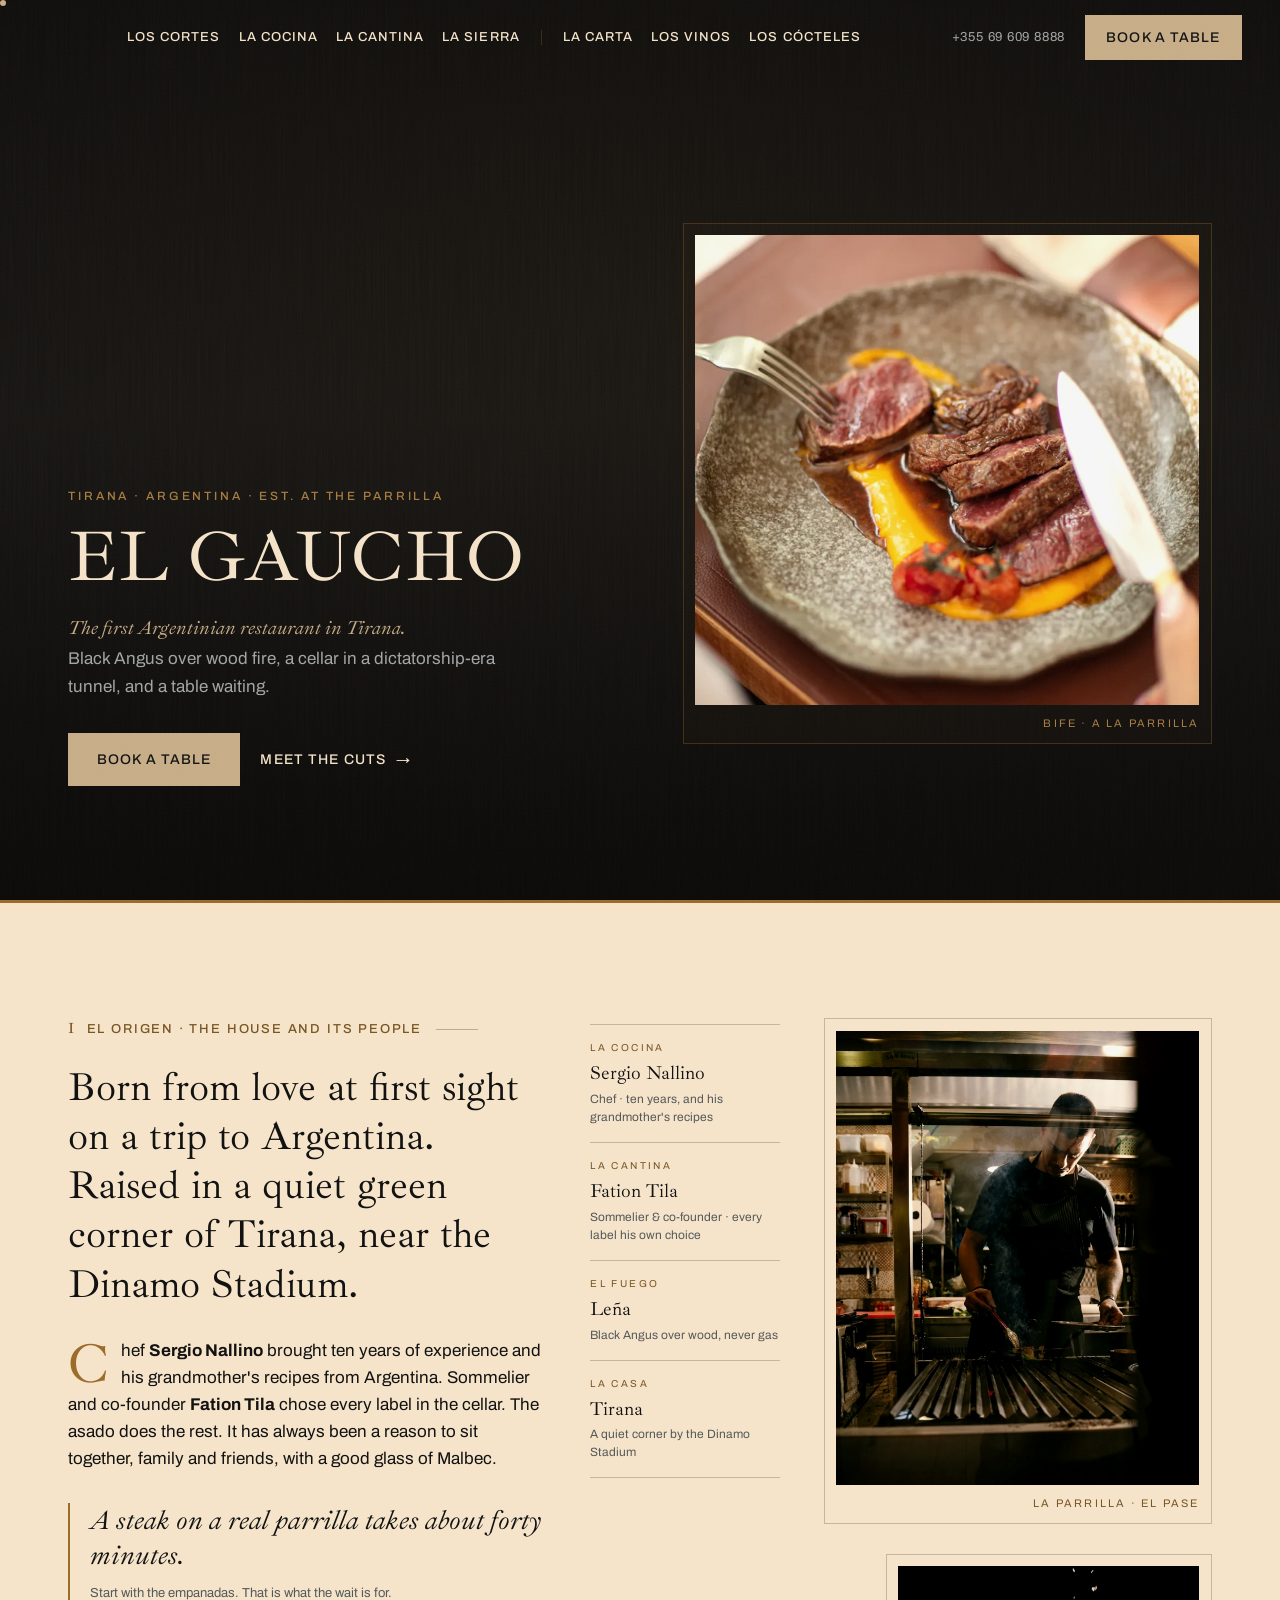
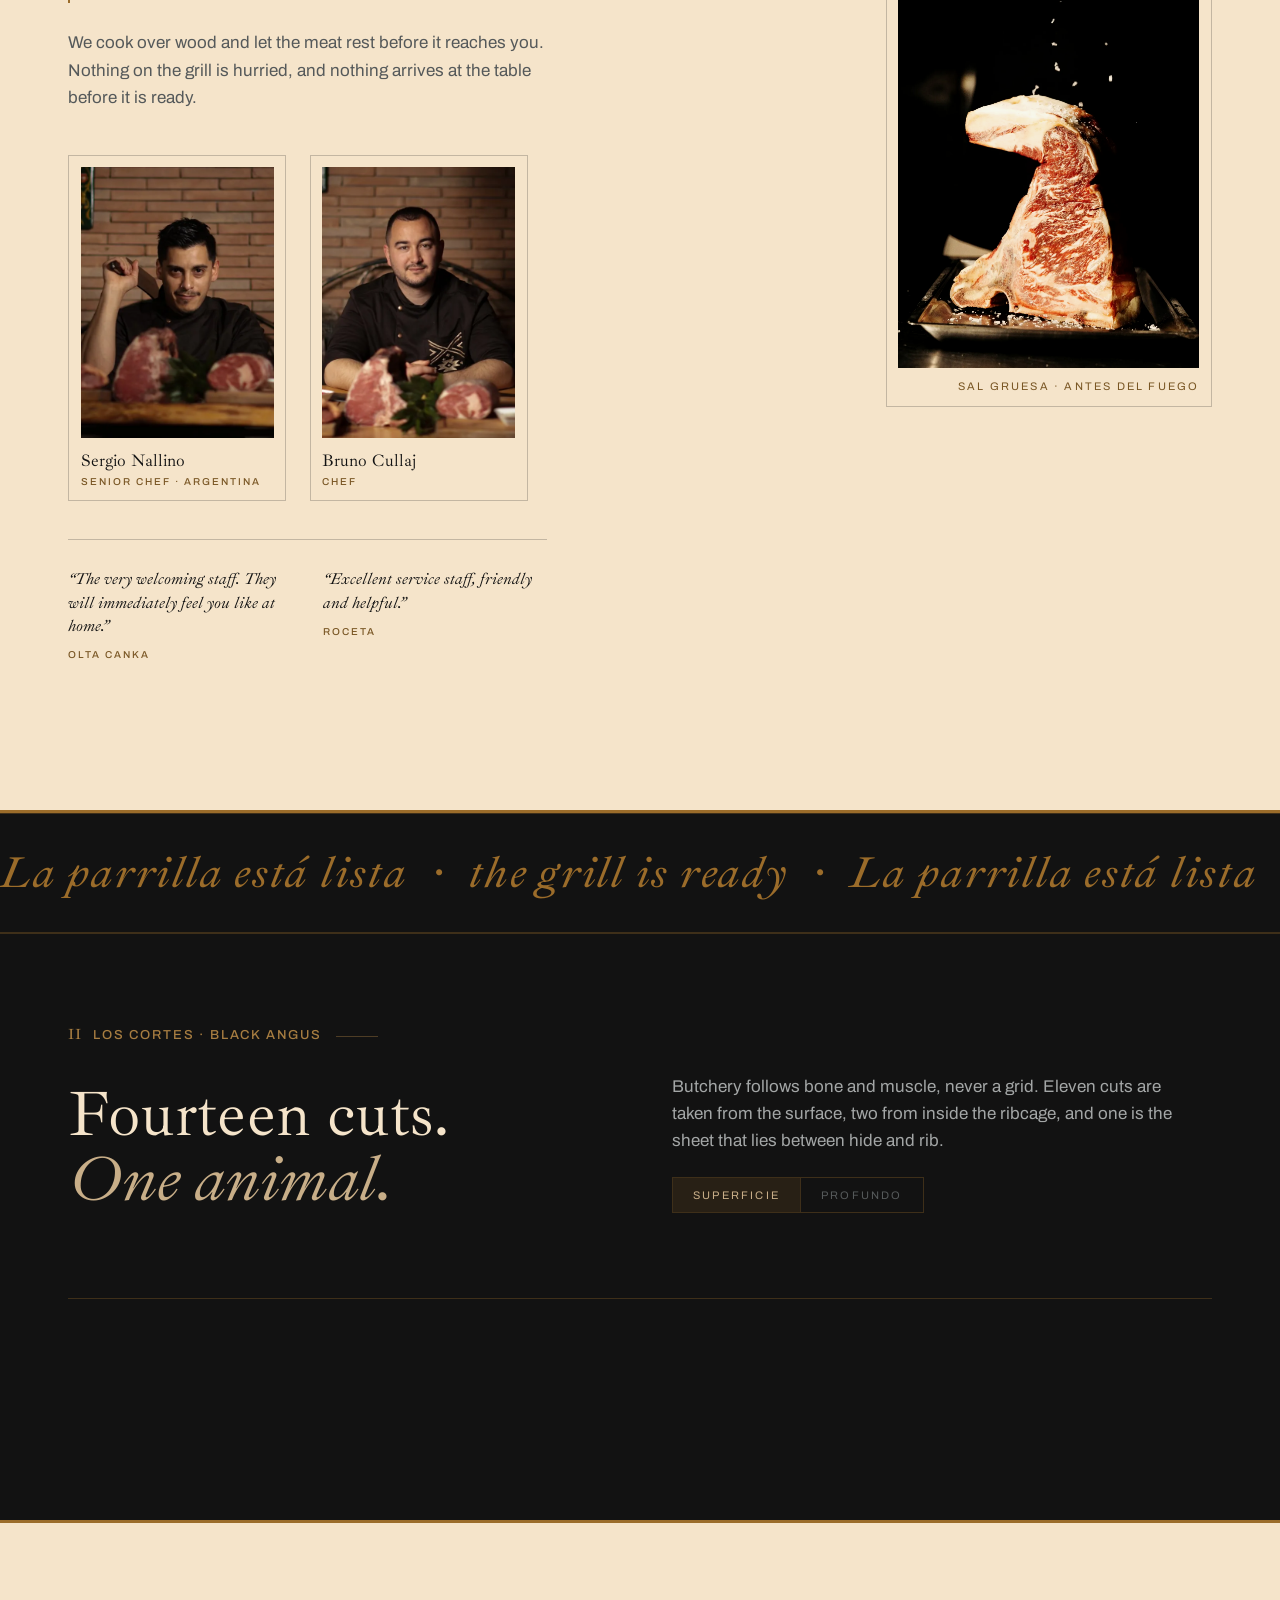
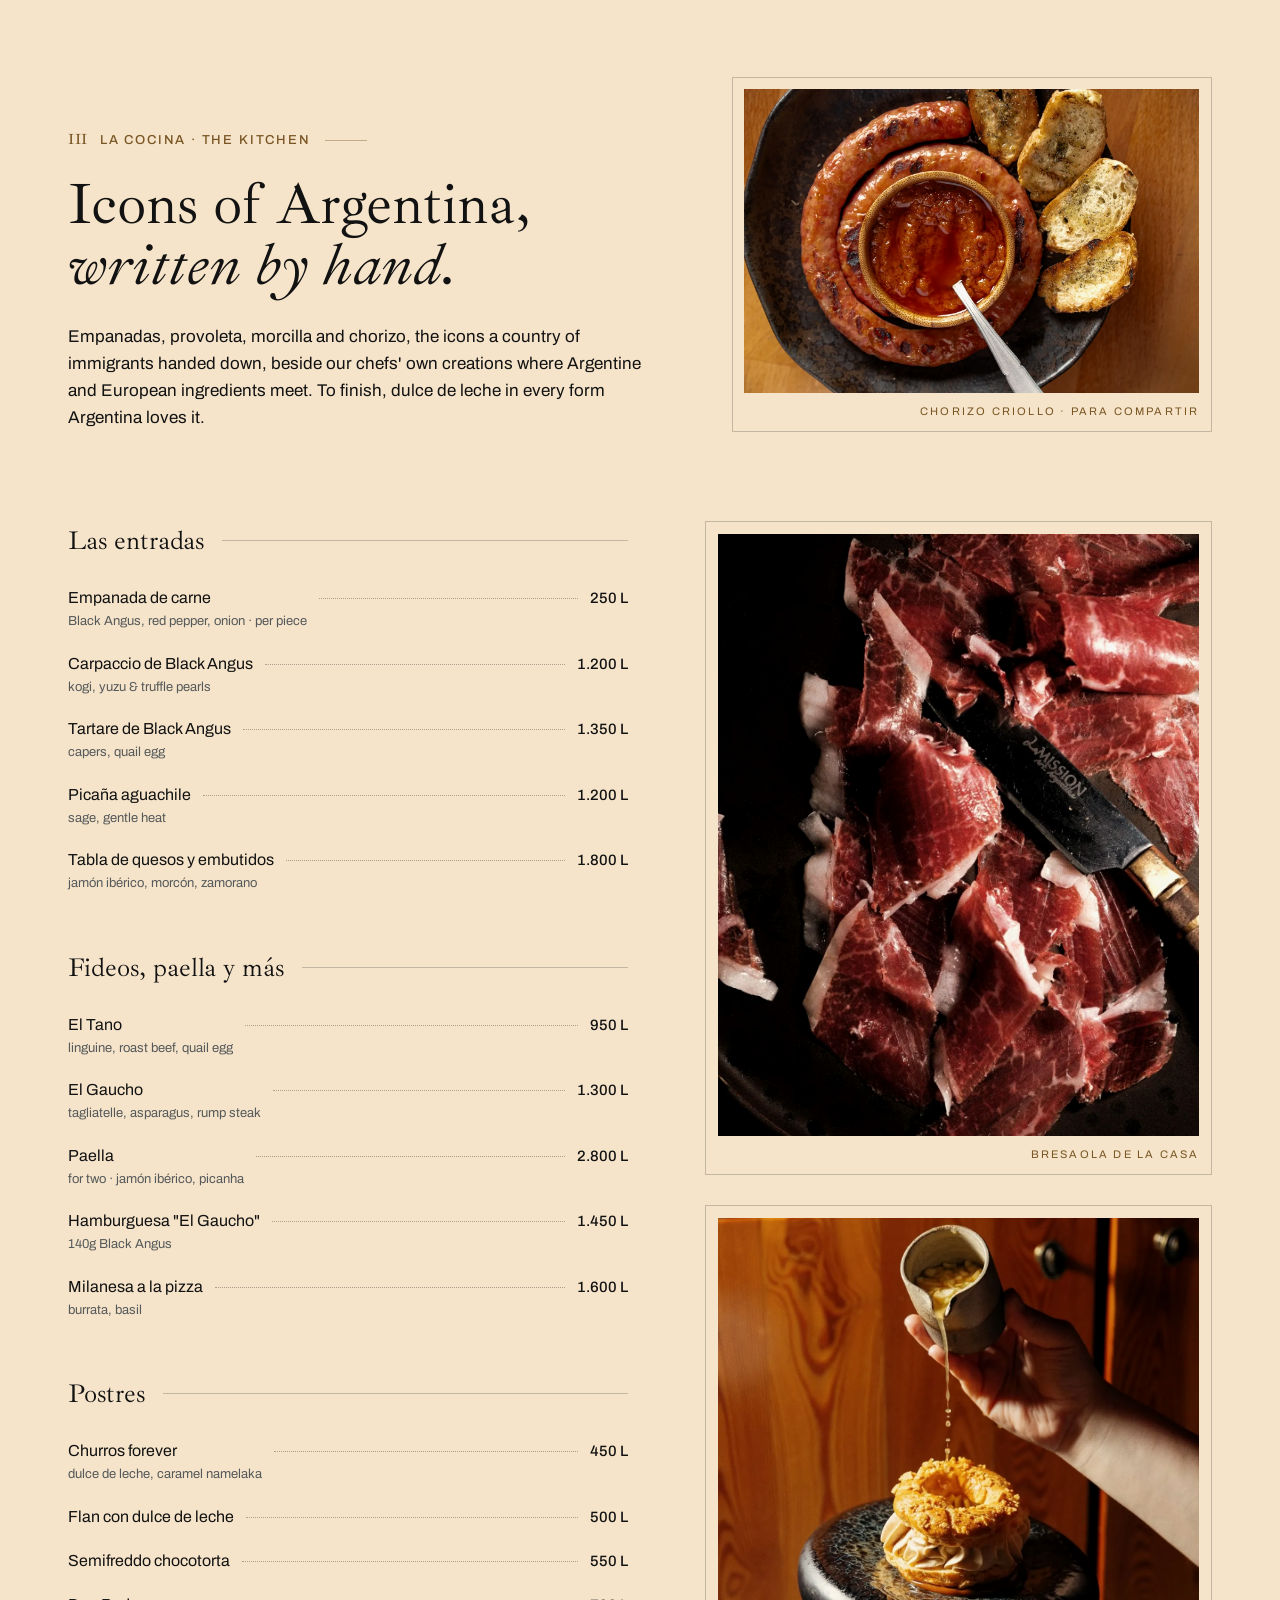
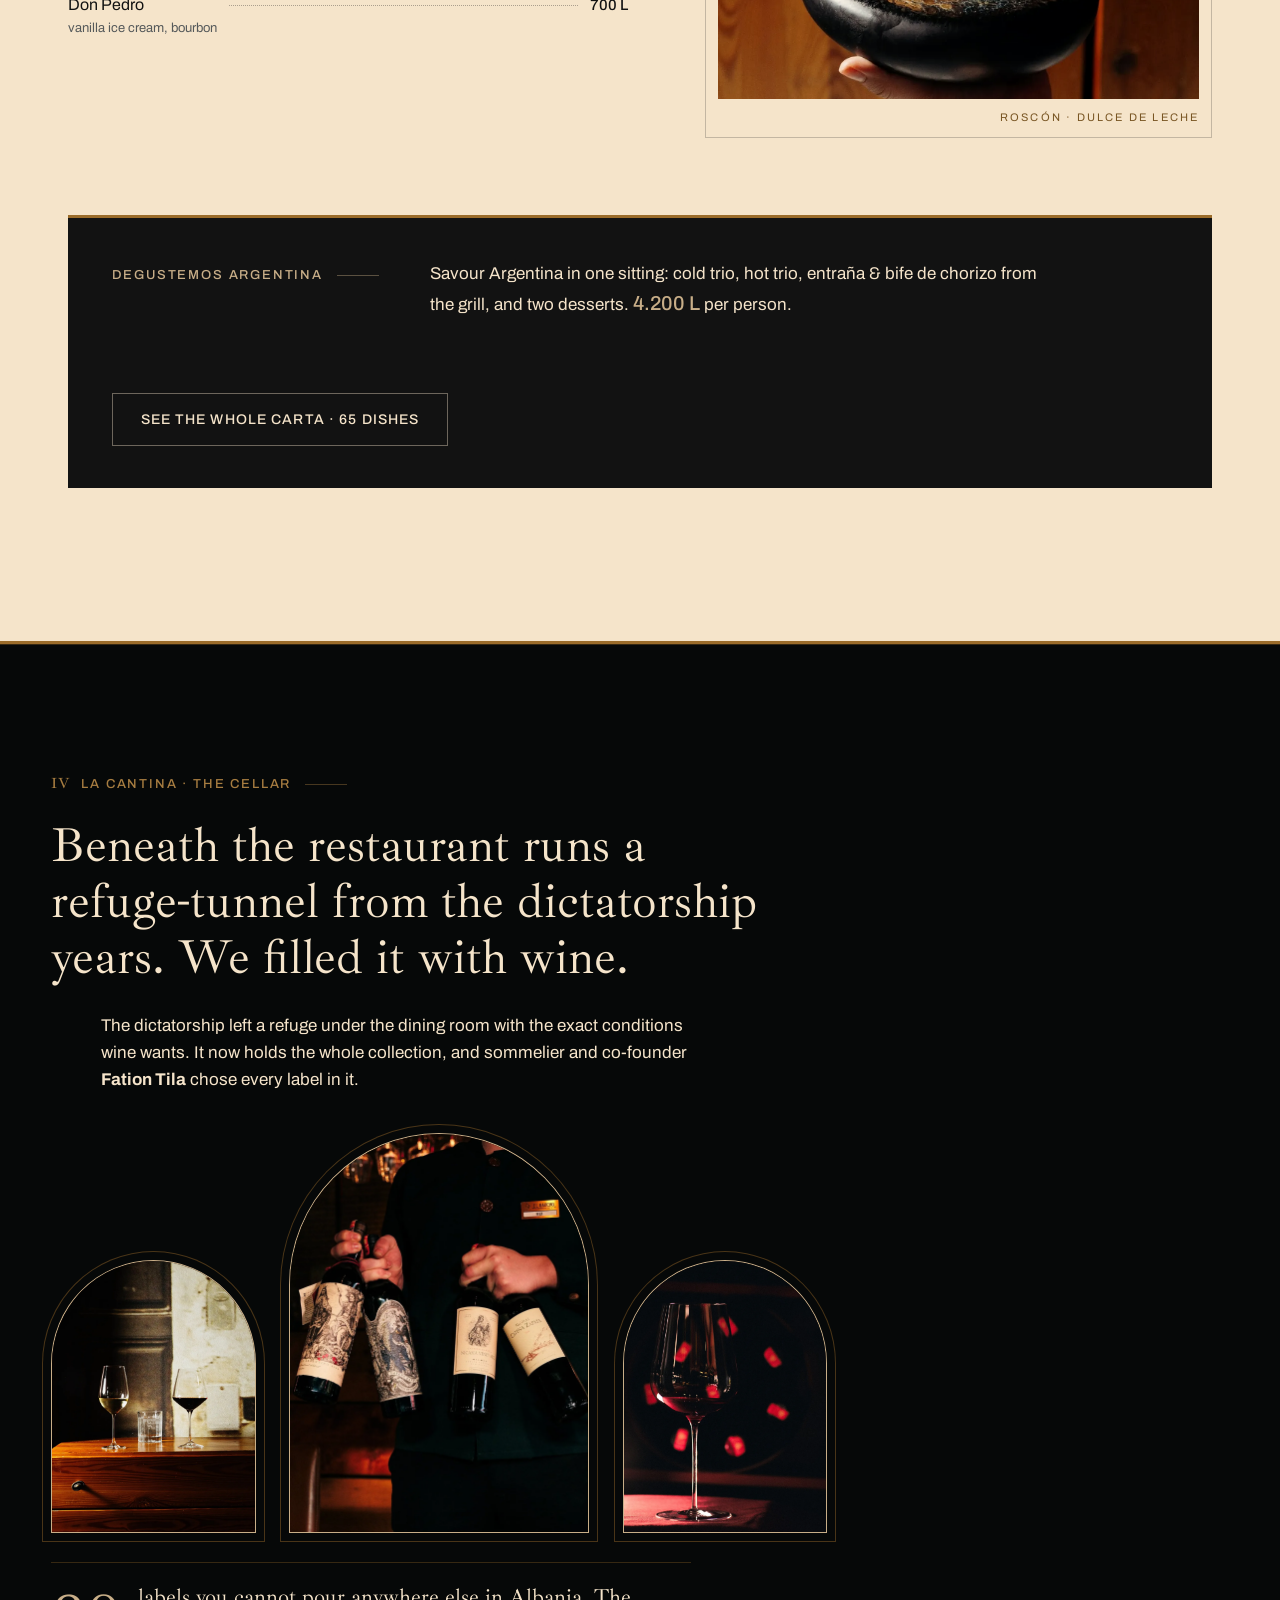
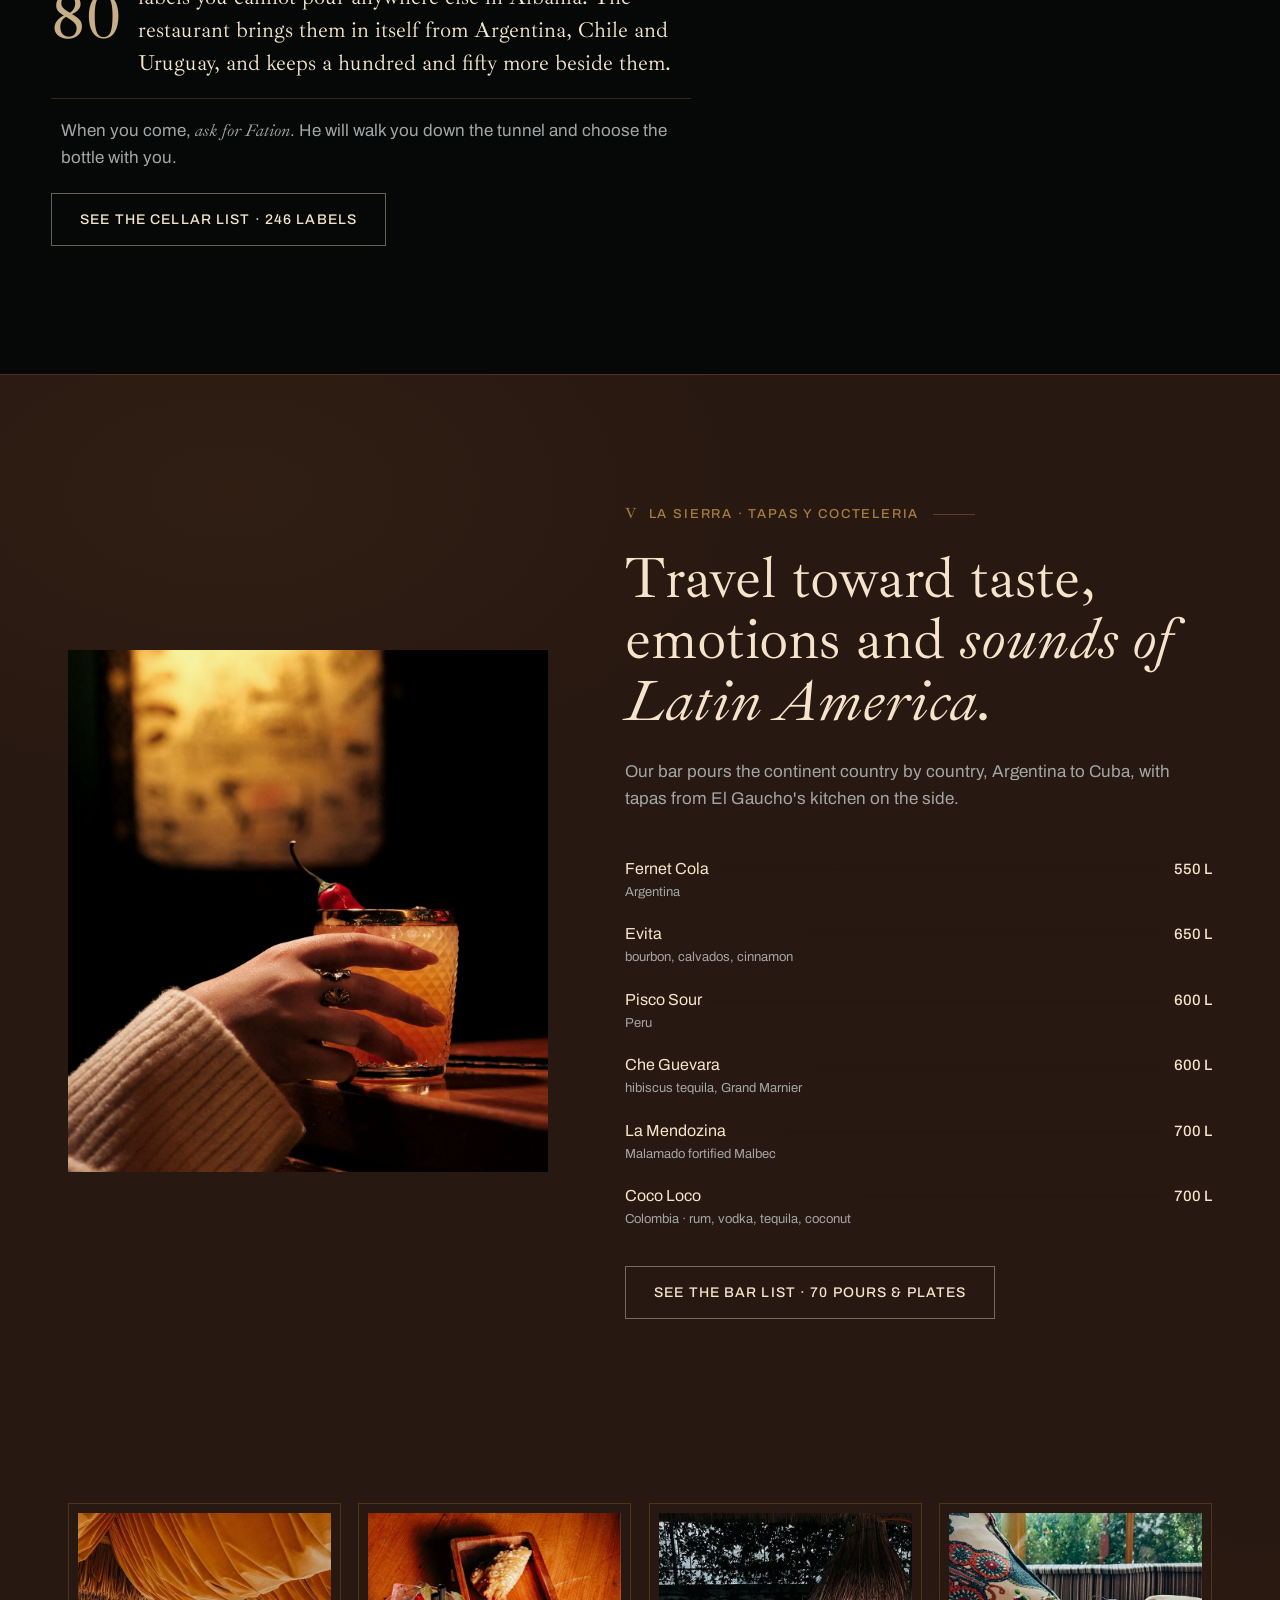
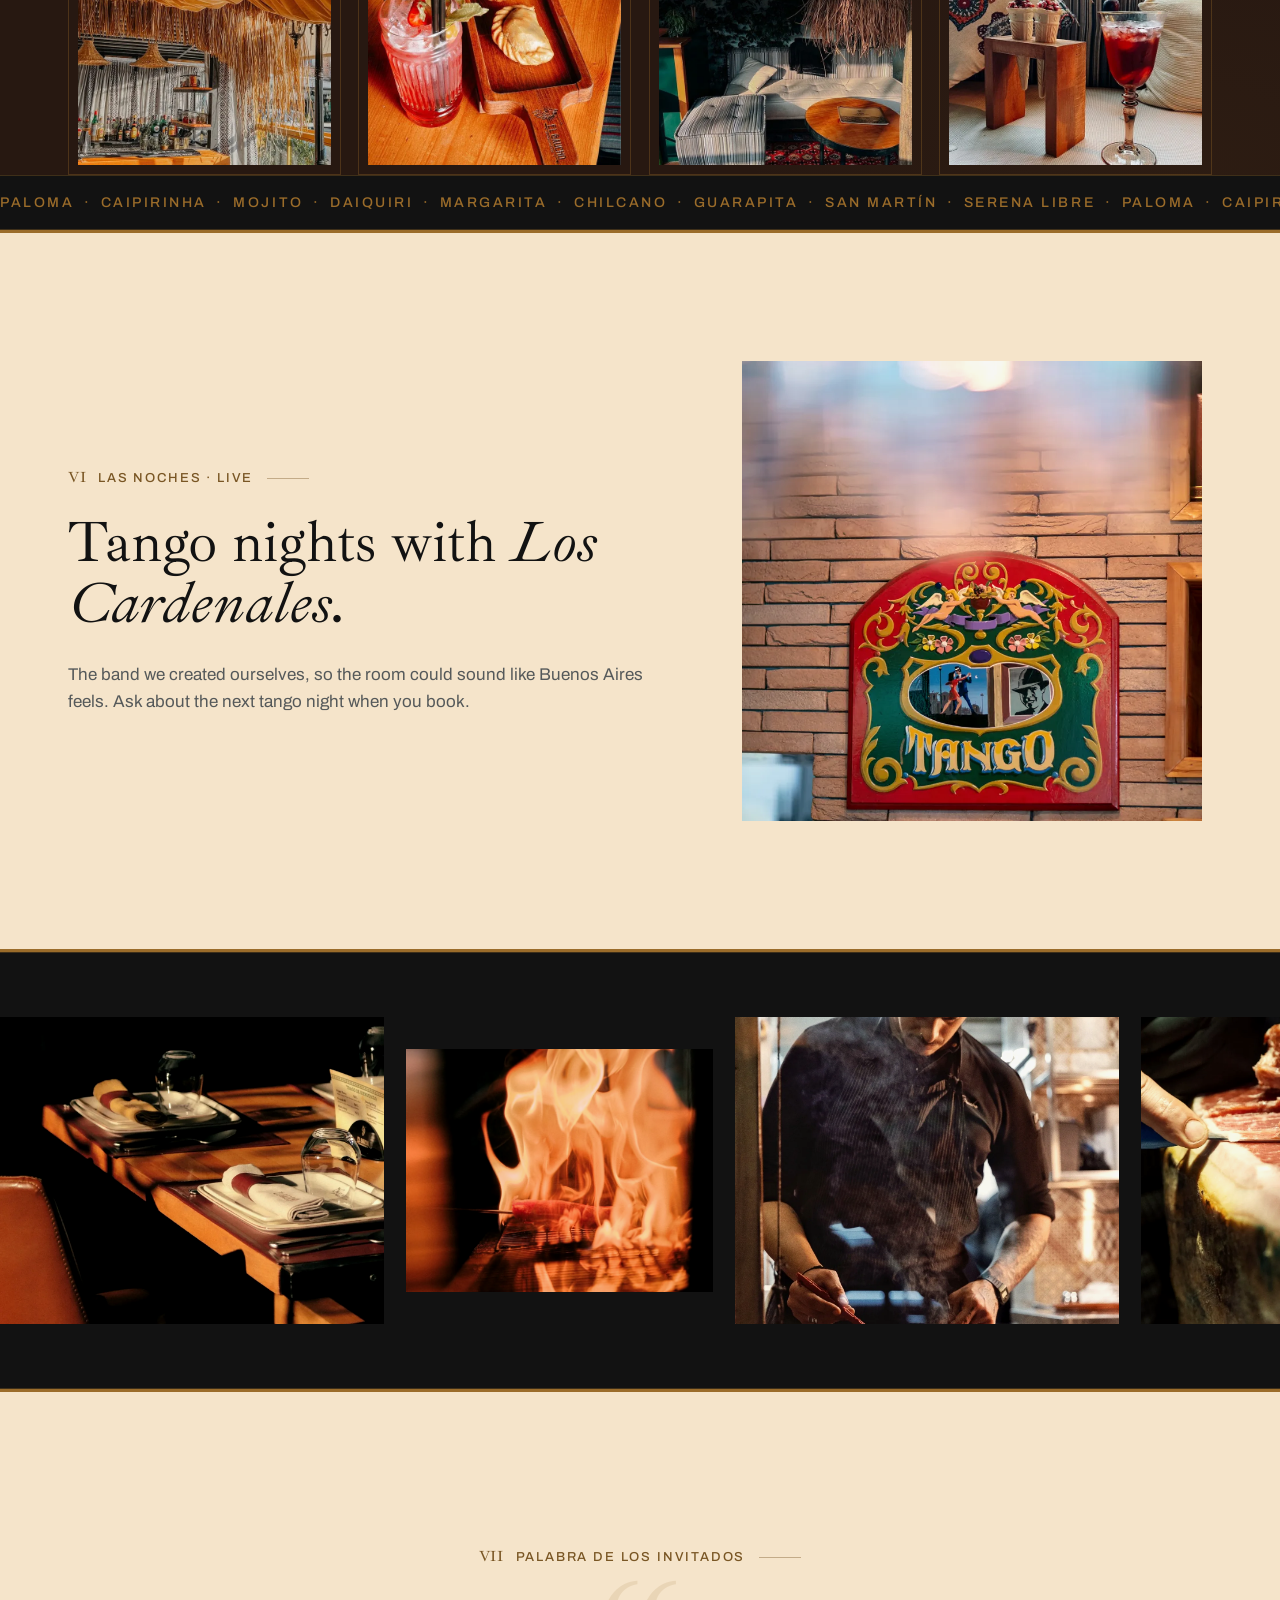
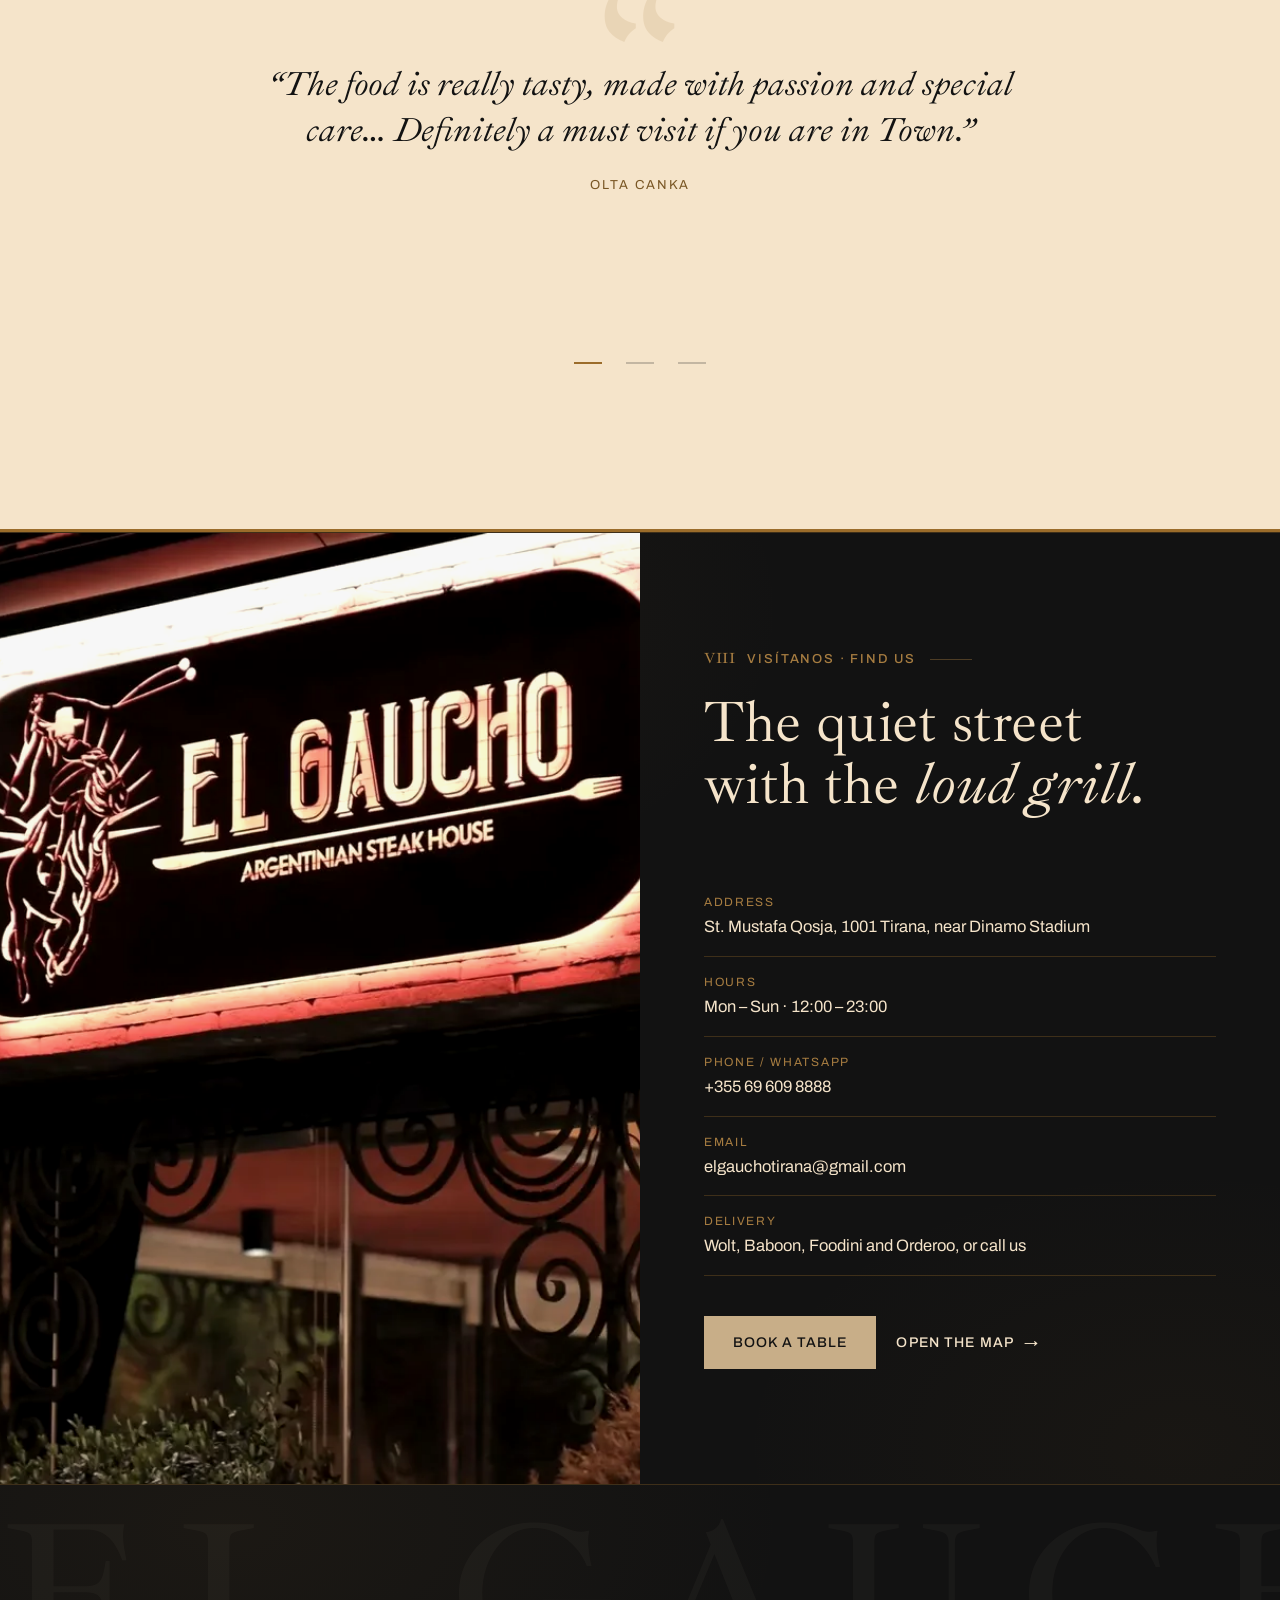
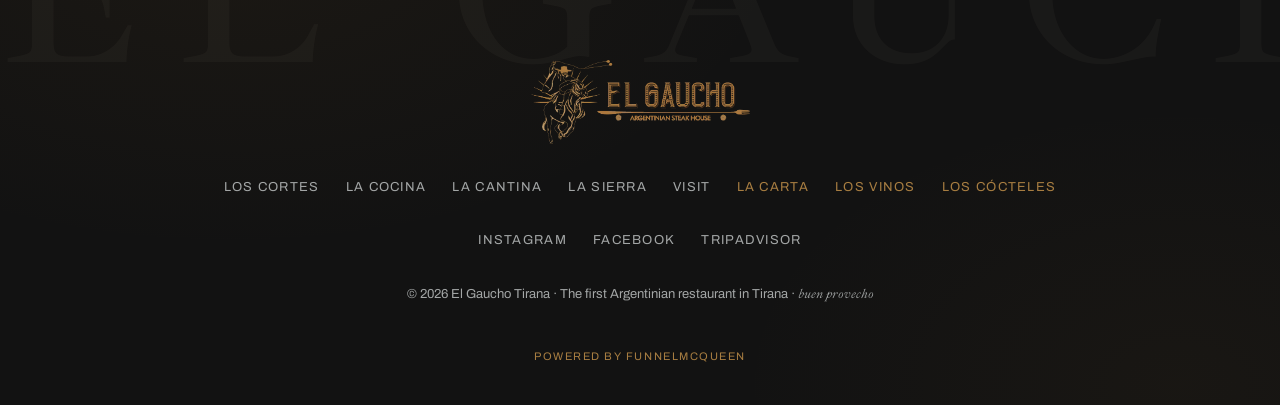
==== index.html @ edf1fc49 "Put the guests' words about the staff beside the staff Two lines under the chef portraits: Olta Cank" ====
<!DOCTYPE html>
<html lang="en">
<head>
  <meta charset="UTF-8">
  <meta name="viewport" content="width=device-width, initial-scale=1.0">
  <title>El Gaucho Tirana · Argentinian Steak House</title>
  <meta name="description" content="The first Argentinian restaurant in Tirana. Black Angus cuts grilled over wood, a wine cellar inside a dictatorship-era tunnel, and La Sierra Cocteleria. St. Mustafa Qosja, Tirana.">
  <link rel="icon" type="image/png" href="assets/img/favicon.png">
  <meta property="og:type" content="website">
  <meta property="og:title" content="El Gaucho Tirana · Argentinian Steak House">
  <meta property="og:description" content="The first Argentinian restaurant in Tirana. Black Angus over wood fire, a cellar in a dictatorship-era tunnel, and a table waiting.">
  <meta property="og:image" content="https://elgaucho-liart.vercel.app/assets/img/steak-fork.jpg">
  <meta name="twitter:card" content="summary_large_image">
  <link rel="preconnect" href="https://fonts.googleapis.com">
  <link rel="preconnect" href="https://fonts.gstatic.com" crossorigin>
  <link href="https://fonts.googleapis.com/css2?family=Archivo:wght@400;500;600&family=Ibarra+Real+Nova:ital,wght@0,400;0,500;1,400;1,500&display=swap" rel="stylesheet">
  <link rel="stylesheet" href="assets/css/main.css?v=78">
  <script>document.documentElement.classList.add('js');</script>
</head>
<body>

  <!-- ============ ENTRANCE VEIL — the rider is the only overture ============ -->
  <div class="loader" id="loader" aria-hidden="true"></div>

  <!-- ============ CURSOR ============ -->
  <div class="cursor" id="cursor" aria-hidden="true"></div>

  <!-- ============ NAV ============ -->
  <header class="nav" id="nav">
    <a class="nav__brand" href="#hero" aria-label="El Gaucho Tirana, back to the top">
      <span class="nav__brandRider" id="navRider" aria-hidden="true"></span>
    </a>
    <!-- two kinds of destination, and the bar should say so: the chapters of
         the house on the left, the two printed lists on the right -->
    <nav class="nav__links" aria-label="Primary">
      <a href="#cortes" class="nav__link">Los Cortes</a>
      <a href="#cocina" class="nav__link">La Cocina</a>
      <a href="#cantina" class="nav__link">La Cantina</a>
      <a href="#sierra" class="nav__link">La Sierra</a>
      <span class="nav__rule" aria-hidden="true"></span>
      <a href="carta.html" class="nav__link nav__link--list">La Carta</a>
      <a href="vinos.html" class="nav__link nav__link--list">Los Vinos</a>
      <a href="sierra.html" class="nav__link nav__link--list">Los Cócteles</a>
    </nav>
    <div class="nav__right">
      <a href="tel:+355696098888" class="nav__phone">+355 69 609 8888</a>
      <a href="https://book.altaste.com/place/el-gaucho" target="_blank" rel="noopener" class="btn btn--brasa nav__book">Book a table</a>
      <button class="nav__burger" id="burger" aria-label="Open menu" aria-expanded="false">
        <span></span><span></span>
      </button>
    </div>
    <span class="nav__thread" id="navThread" aria-hidden="true"></span>
  </header>

  <!-- Mobile overlay menu -->
  <div class="menu-overlay" id="menuOverlay" aria-hidden="true">
    <nav class="menu-overlay__links" aria-label="Menu">
      <p class="menu-overlay__group">La casa</p>
      <a href="#cortes" class="menu-overlay__link"><em>Los Cortes</em><span>The grill</span></a>
      <a href="#cocina" class="menu-overlay__link"><em>La Cocina</em><span>The kitchen</span></a>
      <a href="#cantina" class="menu-overlay__link"><em>La Cantina</em><span>The tunnel cellar</span></a>
      <a href="#sierra" class="menu-overlay__link"><em>La Sierra</em><span>Cocteleria</span></a>
      <a href="#visit" class="menu-overlay__link"><em>Visítanos</em><span>Find us</span></a>
      <p class="menu-overlay__group">Las cartas</p>
      <a href="carta.html" class="menu-overlay__link"><em>La Carta</em><span>65 dishes</span></a>
      <a href="vinos.html" class="menu-overlay__link"><em>Los Vinos</em><span>246 labels</span></a>
      <a href="sierra.html" class="menu-overlay__link"><em>Los Cócteles</em><span>70 pours &amp; plates</span></a>
    </nav>
    <a href="https://book.altaste.com/place/el-gaucho" target="_blank" rel="noopener" class="btn btn--brasa">Book a table</a>
  </div>

  <main id="main">

    <!-- ============ HERO ============ -->
    <section class="hero" id="hero">
      <div class="hero__grain" aria-hidden="true"></div>
      <canvas class="hero__embers" id="emberCanvas" aria-hidden="true"></canvas>

      <div class="hero__grid">
        <div class="hero__content">
          <div class="hero__rider" id="heroRider" aria-hidden="true"></div>
          <p class="hero__eyebrow" id="heroEyebrow">Tirana &middot; Argentina &middot; est. at the parrilla</p>
          <h1 class="hero__title" id="heroTitle"><span class="hero__titleText">EL GAUCHO</span><span class="hero__wordmark" id="heroWordmark" aria-hidden="true"></span></h1>
          <p class="hero__sub" id="heroSub"><em>The first Argentinian restaurant in Tirana.</em><br>
          Black Angus over wood fire, a cellar in a dictatorship-era tunnel, and a table waiting.</p>
          <div class="hero__cta" id="heroCta">
            <a href="https://book.altaste.com/place/el-gaucho" target="_blank" rel="noopener" class="btn btn--brasa">Book a table</a>
            <a href="#cortes" class="link-arrow">Meet the cuts <b>&rarr;</b></a>
          </div>
        </div>

        <figure class="hero__plate" id="heroPlate">
          <button class="hero__plate-btn" id="heroPlateBtn" type="button" aria-label="Show the next dish">
            <span class="hero__plate-img">
              <img id="plateNext" src="" alt="" aria-hidden="true">
              <img id="plateCur" src="assets/img/steak-plate.webp" alt="Sliced steak plated with grilled vegetables">
            </span>
          </button>
          <figcaption id="plateCap">Bife &middot; a la parrilla</figcaption>
        </figure>
      </div>

    </section>

    <!-- ============ MANIFESTO ============ -->
    <section class="manifesto on-cream" id="about">
      <div class="manifesto__grid">

        <div class="manifesto__text">
          <p class="label reveal-label"><i>I</i>El origen &middot; the house and its people</p>
          <h2 class="manifesto__lines" data-lines>
            Born from love at first sight on a trip to Argentina.
            Raised in a quiet green corner of Tirana, near the Dinamo Stadium.
          </h2>
          <p class="body dropcap reveal-up">Chef <strong>Sergio Nallino</strong> brought ten years of experience and his grandmother's recipes from Argentina. Sommelier and co-founder <strong>Fation Tila</strong> chose every label in the cellar. The asado does the rest. It has always been a reason to sit together, family and friends, with a good glass of Malbec.</p>

          <blockquote class="pull reveal-up">
            <p>A steak on a real parrilla takes about forty minutes.</p>
            <cite>Start with the empanadas. That is what the wait is for.</cite>
          </blockquote>

          <p class="body body--muted reveal-up">We cook over wood and let the meat rest before it reaches you. Nothing on the grill is hurried, and nothing arrives at the table before it is ready.</p>

          <!-- the two who stand at the fire; Fation is named in the facts beside -->
          <div class="people reveal-up">
            <figure class="people__one plate">
              <div class="plate__img"><img src="assets/img/chef-sergio.webp" alt="Sergio Nallino, senior chef at El Gaucho Tirana" loading="lazy" width="500" height="700"></div>
              <figcaption><b>Sergio Nallino</b><span>Senior chef &middot; Argentina</span></figcaption>
            </figure>
            <figure class="people__one plate">
              <div class="plate__img"><img src="assets/img/chef-bruno.webp" alt="Bruno Cullaj, chef at El Gaucho Tirana" loading="lazy" width="500" height="700"></div>
              <figcaption><b>Bruno Cullaj</b><span>Chef</span></figcaption>
            </figure>
          </div>

          <!-- both already published by the restaurant on its own site, and
               both about the people rather than the plates -->
          <div class="people__words reveal-up">
            <blockquote>
              <p>&ldquo;The very welcoming staff. They will immediately feel you like at home.&rdquo;</p>
              <cite>Olta Canka</cite>
            </blockquote>
            <blockquote>
              <p>&ldquo;Excellent service staff, friendly and helpful.&rdquo;</p>
              <cite>Roceta</cite>
            </blockquote>
          </div>

          <div class="gaucho-seal" id="creamSeal" aria-hidden="true"></div>
        </div>

        <aside class="facts reveal-up" aria-label="The house, in brief">
          <dl>
            <div><dt>La cocina</dt><dd>Sergio Nallino<span>Chef &middot; ten years, and his grandmother's recipes</span></dd></div>
            <div><dt>La cantina</dt><dd>Fation Tila<span>Sommelier &amp; co-founder &middot; every label his own choice</span></dd></div>
            <div><dt>El fuego</dt><dd>Le&ntilde;a<span>Black Angus over wood, never gas</span></dd></div>
            <div><dt>La casa</dt><dd>Tirana<span>A quiet corner by the Dinamo Stadium</span></dd></div>
          </dl>
        </aside>

        <div class="manifesto__media">
          <figure class="plate reveal-frame" data-speed="0.94">
            <div class="plate__img"><img src="assets/img/chef-fire.webp" alt="The chef working the charcoal grill, smoke curling through the pass" loading="lazy"></div>
            <figcaption>La parrilla &middot; el pase</figcaption>
          </figure>
          <figure class="plate plate--inset reveal-frame" data-speed="1.05">
            <div class="plate__img"><img src="assets/img/tbone-salt.webp" alt="Salt falling over a dry-aged T-bone standing upright on black" loading="lazy"></div>
            <figcaption>Sal gruesa &middot; antes del fuego</figcaption>
          </figure>
        </div>

      </div>
    </section>

    <!-- ============ MARQUEE BREAK ============ -->
    <div class="marquee marquee--big" aria-hidden="true">
      <div class="marquee__track marquee__track--reverse">
        <span>La parrilla está lista&ensp;·&ensp;the grill is ready&ensp;·&ensp;</span>
        <span>La parrilla está lista&ensp;·&ensp;the grill is ready&ensp;·&ensp;</span>
      </div>
    </div>

    <!-- ============ LOS CORTES — THE ANIMAL ============ -->
    <section class="cortes" id="cortes">
      <div class="container">
        <p class="label reveal-label"><i>II</i>Los cortes &middot; Black Angus</p>

        <div class="cortes__head">
          <h2 class="cortes__title reveal-up">Fourteen cuts.<br><em>One animal.</em></h2>
          <div class="cortes__intro reveal-up">
            <p class="body">Butchery follows bone and muscle, never a grid. Eleven cuts are taken from the surface, two from inside the ribcage, and one is the sheet that lies between hide and rib.</p>
            <div class="layers" role="group" aria-label="Which layer of the animal">
              <button type="button" class="layers__btn is-on" data-layer="surface">Superficie</button>
              <button type="button" class="layers__btn" data-layer="deep">Profundo</button>
            </div>
          </div>
        </div>

        <div class="cortes__stage">
          <div class="cow" id="cow" aria-hidden="true"></div>
          <ul class="cutlist" id="cutlist"></ul>
        </div>

        <div class="cutpanel" id="cutpanel" aria-live="polite"></div>
      </div>
    </section>

    <!-- ============ LA COCINA ============ -->
    <section class="cocina" id="cocina">
      <div class="container">
        <div class="cocina__head">
          <div>
            <p class="label label--dark reveal-label"><i>III</i>La cocina &middot; the kitchen</p>
            <h2 class="h2 reveal-up">Icons of Argentina,<br><em>written by hand.</em></h2>
            <p class="body reveal-up">Empanadas, provoleta, morcilla and chorizo, the icons a country of immigrants handed down, beside our chefs' own creations where Argentine and European ingredients meet. To finish, dulce de leche in every form Argentina loves it.</p>
          </div>
          <figure class="plate cocina__lead reveal-frame">
            <div class="plate__img"><img src="assets/img/chorizo.webp" alt="House chorizo criollo coil with salsa and grilled bread" loading="lazy"></div>
            <figcaption>Chorizo criollo &middot; para compartir</figcaption>
          </figure>
        </div>

        <div class="cocina__cols">
          <div class="cocina__menu">
            <h3 class="cocina__cat reveal-up">Las entradas</h3>
            <ul class="menu-list">
              <li class="menu-item reveal-item"><span class="menu-item__name">Empanada de carne <i>Black Angus, red pepper, onion &middot; per piece</i></span><b class="menu-item__lead" aria-hidden="true"></b><span class="menu-item__price">250 L</span></li>
              <li class="menu-item reveal-item"><span class="menu-item__name">Carpaccio de Black Angus <i>kogi, yuzu &amp; truffle pearls</i></span><b class="menu-item__lead" aria-hidden="true"></b><span class="menu-item__price">1.200 L</span></li>
              <li class="menu-item reveal-item"><span class="menu-item__name">Tartare de Black Angus <i>capers, quail egg</i></span><b class="menu-item__lead" aria-hidden="true"></b><span class="menu-item__price">1.350 L</span></li>
              <li class="menu-item reveal-item"><span class="menu-item__name">Picaña aguachile <i>sage, gentle heat</i></span><b class="menu-item__lead" aria-hidden="true"></b><span class="menu-item__price">1.200 L</span></li>
              <li class="menu-item reveal-item"><span class="menu-item__name">Tabla de quesos y embutidos <i>jamón ibérico, morcón, zamorano</i></span><b class="menu-item__lead" aria-hidden="true"></b><span class="menu-item__price">1.800 L</span></li>
            </ul>

            <h3 class="cocina__cat reveal-up">Fideos, paella y más</h3>
            <ul class="menu-list">
              <li class="menu-item reveal-item"><span class="menu-item__name">El Tano <i>linguine, roast beef, quail egg</i></span><b class="menu-item__lead" aria-hidden="true"></b><span class="menu-item__price">950 L</span></li>
              <li class="menu-item reveal-item"><span class="menu-item__name">El Gaucho <i>tagliatelle, asparagus, rump steak</i></span><b class="menu-item__lead" aria-hidden="true"></b><span class="menu-item__price">1.300 L</span></li>
              <li class="menu-item reveal-item"><span class="menu-item__name">Paella <i>for two · jamón ibérico, picanha</i></span><b class="menu-item__lead" aria-hidden="true"></b><span class="menu-item__price">2.800 L</span></li>
              <li class="menu-item reveal-item"><span class="menu-item__name">Hamburguesa "El Gaucho" <i>140g Black Angus</i></span><b class="menu-item__lead" aria-hidden="true"></b><span class="menu-item__price">1.450 L</span></li>
              <li class="menu-item reveal-item"><span class="menu-item__name">Milanesa a la pizza <i>burrata, basil</i></span><b class="menu-item__lead" aria-hidden="true"></b><span class="menu-item__price">1.600 L</span></li>
            </ul>

            <h3 class="cocina__cat reveal-up">Postres</h3>
            <ul class="menu-list">
              <li class="menu-item reveal-item"><span class="menu-item__name">Churros forever <i>dulce de leche, caramel namelaka</i></span><b class="menu-item__lead" aria-hidden="true"></b><span class="menu-item__price">450 L</span></li>
              <li class="menu-item reveal-item"><span class="menu-item__name">Flan con dulce de leche</span><b class="menu-item__lead" aria-hidden="true"></b><span class="menu-item__price">500 L</span></li>
              <li class="menu-item reveal-item"><span class="menu-item__name">Semifreddo chocotorta</span><b class="menu-item__lead" aria-hidden="true"></b><span class="menu-item__price">550 L</span></li>
              <li class="menu-item reveal-item"><span class="menu-item__name">Don Pedro <i>vanilla ice cream, bourbon</i></span><b class="menu-item__lead" aria-hidden="true"></b><span class="menu-item__price">700 L</span></li>
            </ul>

          </div>

          <div class="cocina__gallery">
            <figure class="plate reveal-frame" data-speed="1.05">
              <div class="plate__img"><img src="assets/img/bresaola-dark.webp" alt="Cured Black Angus sliced thin on a dark plate" loading="lazy"></div>
              <figcaption>Bresaola de la casa</figcaption>
            </figure>
            <figure class="plate plate--square reveal-frame" data-speed="0.97">
              <div class="plate__img"><img src="assets/img/roscon-pour.webp" alt="Warm caramel poured over the Roscón del Rey" loading="lazy"></div>
              <figcaption>Rosc&oacute;n &middot; dulce de leche</figcaption>
            </figure>
          </div>
        </div>
        <div class="cocina__tasting reveal-up">
          <p class="label label--dark">Degustemos Argentina</p>
          <p class="body">Savour Argentina in one sitting: cold trio, hot trio, entraña &amp; bife de chorizo from the grill, and two desserts. <strong>4.200 L</strong> per person.</p>
          <p class="cocina__tasting-cta"><a href="carta.html" class="btn btn--ghost">See the whole carta &middot; 65 dishes</a></p>
            </div>
        </div>
      </div>
    </section>

    <!-- ============ LA CANTINA THE TUNNEL ============ -->
    <section class="cantina" id="cantina">
      <div class="cantina__pin" id="cantinaPin">

        <div class="tunnel" id="tunnel" aria-hidden="true">
          <svg class="tunnel__rails" viewBox="0 0 1000 860" preserveAspectRatio="none">
            <path id="railL" d="M 60 860 L 466 488" fill="none"/>
            <path id="railR" d="M 940 860 L 534 488" fill="none"/>
          </svg>
          <div class="t3d">
            <div class="t3d__world" id="t3dWorld">
              <div class="t3d__plane t3d__wallL"></div>
              <div class="t3d__plane t3d__wallR"></div>
              <div class="t3d__plane t3d__floor"></div>
              <div class="t3d__plane t3d__vault t3d__vaultC"></div>
              <div class="t3d__plane t3d__vault t3d__vaultL1"></div>
              <div class="t3d__plane t3d__vault t3d__vaultR1"></div>
              <div class="t3d__plane t3d__vault t3d__vaultL2"></div>
              <div class="t3d__plane t3d__vault t3d__vaultR2"></div>
              <div class="t3d__seg" style="--lampx:-31%"></div>
              <div class="t3d__seg" style="--lampx:31%"></div>
              <div class="t3d__seg" style="--lampx:-31%"></div>
              <div class="t3d__seg" style="--lampx:31%"></div>
              <div class="t3d__seg" style="--lampx:-31%"></div>
              <div class="t3d__seg" style="--lampx:31%"></div>
              <div class="t3d__seg" style="--lampx:-31%"></div>
              <div class="t3d__seg" style="--lampx:31%"></div>
              <div class="t3d__seg" style="--lampx:-31%"></div>
              <span class="tunnel__label" style="--px:-30vw;--ry:56deg">Catena Zapata &middot; Mendoza</span>
              <span class="tunnel__label" style="--px:30vw;--ry:-56deg">Adrianna Vineyard 2014</span>
              <span class="tunnel__label" style="--px:-30vw;--ry:56deg">El Enemigo &middot; Uco</span>
              <span class="tunnel__label" style="--px:30vw;--ry:-56deg">Colom&eacute; &middot; Altura M&aacute;xima</span>
              <span class="tunnel__label" style="--px:-30vw;--ry:56deg">Rutini &middot; Gran Malbec</span>
              <span class="tunnel__label" style="--px:30vw;--ry:-56deg">Gaja &middot; Barbaresco</span>
              <span class="tunnel__label" style="--px:-30vw;--ry:56deg">Sassicaia &middot; Bolgheri</span>
              <span class="tunnel__label" style="--px:30vw;--ry:-56deg">Dom P&eacute;rignon 2013</span>
            </div>
          </div>
          <div class="tunnel__fog"></div>
        </div>

        <div class="descent__rail" id="descentRail" aria-hidden="true">
          <span>nivel 0 &middot; la sala</span>
          <span>bajo tierra</span>
          <span>nivel &minus;1 &middot; el t&uacute;nel</span>
          <i class="descent__thumb" id="descentThumb"></i>
        </div>

        <div class="tunnel__beat1" id="tunnelBeat1">
          <p class="label"><i>IV</i>La cantina &middot; the cellar</p>
          <h2 class="cantina__title">Beneath the restaurant runs a refuge-tunnel from the dictatorship years. We filled it with wine.</h2>
          <p class="body">The dictatorship left a refuge under the dining room with the exact conditions wine wants. It now holds the whole collection, and sommelier and co-founder <strong>Fation Tila</strong> chose every label in it.</p>
        </div>

        <div class="tunnel__vault" id="tunnelVault">
          <div class="vault__photos">
            <figure class="vault__arch vault__arch--side"><img src="assets/img/wine-still.webp" alt="Two glasses of wine in low raking light" loading="lazy"></figure>
            <figure class="vault__arch vault__arch--main"><img src="assets/img/sommelier-bottles.webp" alt="Our sommelier carrying four bottles of Catena Zapata" loading="lazy"></figure>
            <figure class="vault__arch vault__arch--side"><img src="assets/img/strip-cellar-pour.webp" alt="A wine pour in the cellar light" loading="lazy"></figure>
          </div>
          <div class="vault__text">
            <p class="cantina__fact"><span class="stat__num" data-count="80">80</span> labels you cannot pour anywhere else in Albania. The restaurant brings them in itself from Argentina, Chile and Uruguay, and keeps a hundred and fifty more beside them.</p>
            <p class="body body--muted">When you come, <em>ask for Fation</em>. He will walk you down the tunnel and choose the bottle with you.</p>
            <p class="vault__cta"><a href="vinos.html" class="btn btn--ghost">See the cellar list &middot; 246 labels</a></p>
          </div>
        </div>

      </div>
    </section>

    <!-- ============ LA SIERRA ============ -->
    <section class="sierra soul" id="sierra">
      <div class="sierra__grid">
        <figure class="sierra__media reveal-frame">
          <img src="assets/img/sierra-old-fashioned.webp" alt="An amber cocktail with a chili garnish at the candlelit bar of La Sierra" loading="lazy">
        </figure>
        <div class="sierra__text">
          <p class="label reveal-label"><i>V</i>La Sierra &middot; tapas y cocteleria</p>
          <h2 class="h2 reveal-up">Travel toward taste, emotions and <em>sounds of Latin America.</em></h2>
          <p class="body body--muted reveal-up">Our bar pours the continent country by country, Argentina to Cuba, with tapas from El Gaucho's kitchen on the side.</p>
          <ul class="sierra__list">
            <li class="menu-item reveal-item"><span class="menu-item__name">Fernet Cola <i>Argentina</i></span><b class="menu-item__lead" aria-hidden="true"></b><span class="menu-item__price">550 L</span></li>
            <li class="menu-item reveal-item"><span class="menu-item__name">Evita <i>bourbon, calvados, cinnamon</i></span><b class="menu-item__lead" aria-hidden="true"></b><span class="menu-item__price">650 L</span></li>
            <li class="menu-item reveal-item"><span class="menu-item__name">Pisco Sour <i>Peru</i></span><b class="menu-item__lead" aria-hidden="true"></b><span class="menu-item__price">600 L</span></li>
            <li class="menu-item reveal-item"><span class="menu-item__name">Che Guevara <i>hibiscus tequila, Grand Marnier</i></span><b class="menu-item__lead" aria-hidden="true"></b><span class="menu-item__price">600 L</span></li>
            <li class="menu-item reveal-item"><span class="menu-item__name">La Mendozina <i>Malamado fortified Malbec</i></span><b class="menu-item__lead" aria-hidden="true"></b><span class="menu-item__price">700 L</span></li>
            <li class="menu-item reveal-item"><span class="menu-item__name">Coco Loco <i>Colombia · rum, vodka, tequila, coconut</i></span><b class="menu-item__lead" aria-hidden="true"></b><span class="menu-item__price">700 L</span></li>
          </ul>
          <p class="sierra__cta"><a href="sierra.html" class="btn btn--ghost">See the bar list &middot; 70 pours &amp; plates</a></p>
        </div>
      </div>
      <!-- the room itself: thatch, low seats, and what comes to the table -->
      <div class="sierra__strip reveal-up">
        <figure class="plate"><div class="plate__img"><img src="assets/img/sierra-bar.webp" alt="The bar at La Sierra under its thatched ceiling, bottles ranged behind" loading="lazy" width="640" height="640"></div></figure>
        <figure class="plate"><div class="plate__img"><img src="assets/img/sierra-serve.webp" alt="A long red serve beside empanadas on a wooden paddle" loading="lazy" width="640" height="640"></div></figure>
        <figure class="plate"><div class="plate__img"><img src="assets/img/sierra-lounge.webp" alt="Low seats and greenery under the parasols at La Sierra" loading="lazy" width="640" height="640"></div></figure>
        <figure class="plate"><div class="plate__img"><img src="assets/img/sierra-night.webp" alt="A dark red cocktail in a stemmed glass on a low table after dark" loading="lazy" width="640" height="640"></div></figure>
      </div>
      <div class="marquee marquee--sierra" aria-hidden="true">
        <div class="marquee__track">
          <span>Paloma&ensp;·&ensp;Caipirinha&ensp;·&ensp;Mojito&ensp;·&ensp;Daiquiri&ensp;·&ensp;Margarita&ensp;·&ensp;Chilcano&ensp;·&ensp;Guarapita&ensp;·&ensp;San Martín&ensp;·&ensp;Serena Libre&ensp;·&ensp;</span>
          <span>Paloma&ensp;·&ensp;Caipirinha&ensp;·&ensp;Mojito&ensp;·&ensp;Daiquiri&ensp;·&ensp;Margarita&ensp;·&ensp;Chilcano&ensp;·&ensp;Guarapita&ensp;·&ensp;San Martín&ensp;·&ensp;Serena Libre&ensp;·&ensp;</span>
        </div>
      </div>
    </section>

    <!-- ============ TANGO ============ -->
    <section class="tango on-cream" id="tango">
      <div class="tango__grid">
        <div class="tango__text">
          <p class="label reveal-label"><i>VI</i>Las noches &middot; live</p>
          <h2 class="h2 reveal-up">Tango nights with <em>Los Cardenales.</em></h2>
          <p class="body body--muted reveal-up">The band we created ourselves, so the room could sound like Buenos Aires feels. Ask about the next tango night when you book.</p>
        </div>
        <figure class="tango__media frame reveal-frame" data-speed="1.05">
          <img src="assets/img/tango-sign.webp" alt="Hand-painted fileteado Tango sign on the brick wall" loading="lazy">
        </figure>
      </div>
    </section>

    <!-- ============ GALLERY LOOP ============ -->
    <section class="filmstrip" id="filmstrip" aria-label="Gallery">
      <div class="filmstrip__row" id="filmstripRow">
        <figure><img src="assets/img/strip-table-noir.webp" alt="A set table waiting in low light" loading="lazy"></figure>
        <figure><img src="assets/img/strip-fire-skewer.webp" alt="Flame licking a skewer on the parrilla" loading="lazy"></figure>
        <figure><img src="assets/img/strip-grill-glaze.webp" alt="Glazing the meat over the coals" loading="lazy"></figure>
        <figure><img src="assets/img/strip-jamon-carve.webp" alt="Carving jamón by hand" loading="lazy"></figure>
        <figure><img src="assets/img/strip-provoleta.webp" alt="Provoleta pans on the candlelit brick ledge" loading="lazy"></figure>
        <figure><img src="assets/img/strip-light-room.webp" alt="A shaft of light across the dining room" loading="lazy"></figure>
        <figure><img src="assets/img/strip-server-plates.webp" alt="A server emerging with plates" loading="lazy"></figure>
        <figure><img src="assets/img/strip-cellar-pour.webp" alt="A wine pour in the cellar light" loading="lazy"></figure>
        <figure><img src="assets/img/strip-tartare-bite.webp" alt="The first bite of the tartare" loading="lazy"></figure>
        <figure><img src="assets/img/strip-churros.webp" alt="Churros with dulce de leche to finish" loading="lazy"></figure>
      </div>
    </section>

    <!-- ============ TESTIMONIALS ============ -->
    <section class="quotes on-cream" id="quotes">
      <div class="container container--narrow">
        <p class="label reveal-label"><i>VII</i>Palabra de los invitados</p>
        <div class="quotes__stage" id="quotesStage">
          <blockquote class="quote is-active">
            <p>“The food is really tasty, made with passion and special care&hellip; Definitely a must visit if you are in Town.”</p>
            <cite>Olta Canka</cite>
          </blockquote>
          <blockquote class="quote">
            <p>“Non potevamo scegliere posto migliore dove poter cenare. Il posto vale 5 stelle, se non di più&hellip; Carne ottima sia cottura che sapore.”</p>
            <cite>Rosario Ciulla <span class="quote__gloss">“We could not have chosen a better place to dine. Five stars, if not more.”</span></cite>
          </blockquote>
          <blockquote class="quote">
            <p>“Everything was delicious&hellip; Also very nice and comfortable place&hellip; Highly recommended.”</p>
            <cite>Roceta</cite>
          </blockquote>
        </div>
        <div class="quotes__hoof" id="quotesHoof" aria-hidden="true"></div>
        <div class="quotes__dots" id="quotesDots" aria-label="Testimonials">
          <button aria-label="Quote 1" aria-current="true"><i></i></button>
          <button aria-label="Quote 2"><i></i></button>
          <button aria-label="Quote 3"><i></i></button>
        </div>
      </div>
    </section>

    <!-- ============ VISIT ============ -->
    <section class="visit soul" id="visit">
      <figure class="visit__media" data-kenburns>
        <img src="assets/img/facade-night.webp" alt="El Gaucho's backlit sign over the entrance at night" loading="lazy">
      </figure>
      <div class="visit__panel">
        <p class="label reveal-label"><i>VIII</i>Visítanos &middot; find us</p>
        <h2 class="h2 reveal-up">The quiet street<br>with the <em>loud grill.</em></h2>
        <ul class="visit__facts">
          <li class="reveal-item"><span>Address</span><a href="https://goo.gl/maps/eUxF9t29FRUbKLYq7" target="_blank" rel="noopener">St. Mustafa Qosja, 1001 Tirana, near Dinamo Stadium</a></li>
          <li class="reveal-item"><span>Hours</span><b>Mon – Sun &middot; 12:00 – 23:00</b></li>
          <li class="reveal-item"><span>Phone / WhatsApp</span><a href="tel:+355696098888">+355 69 609 8888</a></li>
          <li class="reveal-item"><span>Email</span><a href="mailto:elgauchotirana@gmail.com">elgauchotirana@gmail.com</a></li>
          <li class="reveal-item"><span>Delivery</span><b>Wolt, Baboon, Foodini and Orderoo, or call us</b></li>
        </ul>
        <div class="visit__cta reveal-up reveal-up--focusable">
          <a href="https://book.altaste.com/place/el-gaucho" target="_blank" rel="noopener" class="btn btn--brasa">Book a table</a>
          <a href="https://goo.gl/maps/eUxF9t29FRUbKLYq7" target="_blank" rel="noopener" class="link-arrow">Open the map <b>&rarr;</b></a>
        </div>
      </div>
    </section>

    <!-- ============ FOOTER ============ -->
    <footer class="footer soul">
      <div class="footer__giant" aria-hidden="true">
        <div class="marquee__track marquee__track--slow">
          <span>EL GAUCHO&ensp;·&ensp;EL GAUCHO&ensp;·&ensp;</span>
          <span>EL GAUCHO&ensp;·&ensp;EL GAUCHO&ensp;·&ensp;</span>
        </div>
      </div>
      <div class="footer__inner">
        <div class="footer__gaucho" id="footerGaucho" role="button" tabindex="0" aria-label="Ride back to the top"><img class="footer__logo" src="assets/img/logo.webp" alt="El Gaucho · Argentinian Steak House" width="220"></div>
        <nav class="footer__links" aria-label="Footer">
          <a href="#cortes">Los Cortes</a>
          <a href="#cocina">La Cocina</a>
          <a href="#cantina">La Cantina</a>
          <a href="#sierra">La Sierra</a>
          <a href="#visit">Visit</a>
          <a href="carta.html" class="footer__links--list">La Carta</a>
          <a href="vinos.html" class="footer__links--list">Los Vinos</a>
          <a href="sierra.html" class="footer__links--list">Los Cócteles</a>
        </nav>
        <div class="footer__social">
          <a href="https://www.instagram.com/el_gaucho_tirana/" target="_blank" rel="noopener">Instagram</a>
          <a href="https://www.facebook.com/profile.php?id=100063536110215" target="_blank" rel="noopener">Facebook</a>
          <a href="https://www.tripadvisor.com/Restaurant_Review-g294446-d23295845-Reviews-El_Gaucho_Tirana-Tirana_Tirana_County.html" target="_blank" rel="noopener">TripAdvisor</a>
        </div>
        <p class="footer__fine">© 2026 El Gaucho Tirana &middot; The first Argentinian restaurant in Tirana &middot; <em>buen provecho</em></p>
        <p class="footer__by"><a href="https://github.com/funnelmcqueen" target="_blank" rel="noopener">Powered by funnelmcqueen</a></p>
      </div>
    </footer>

  </main>

  <script src="assets/js/lc-art.js"></script>
  <script src="assets/js/gaucho-data.js?v=4"></script>
  <script src="assets/js/gaucho-logo.js?v=6"></script>
  <script src="https://cdn.jsdelivr.net/npm/gsap@3.13.0/dist/gsap.min.js" onerror="document.documentElement.classList.remove('js')"></script>
  <script src="https://cdn.jsdelivr.net/npm/gsap@3.13.0/dist/ScrollTrigger.min.js"></script>
  <script src="https://cdn.jsdelivr.net/npm/gsap@3.13.0/dist/ScrollToPlugin.min.js"></script>
  <script src="https://cdn.jsdelivr.net/npm/gsap@3.13.0/dist/SplitText.min.js"></script>
  <script src="assets/js/main.js?v=94"></script>
</body>
</html>
---- assets/css/main.css ----
/* ============================================================
   EL GAUCHO TIRANA — premium build
   Ember on hide: Quebracho dark canvas · bronze rationed · parchment kitchen
   ============================================================ */

:root {
  /* Surfaces — every value lives in the two logo colorways */
  --quebracho: #121212;   /* the dark badge ground */
  --noche: #121212;
  --cuero: #271811;       /* espresso — drawn in the dark logo itself */
  --parchment: #f5e4ca;
  --crema: #f5e4ca;       /* the cream badge ground */
  --bone: #f5e4ca;        /* text on dark = the cream */
  --blanco: #fefefe;      /* the logo's white highlights — card fills on cream */

  /* Accent — the logo's bronze→gold stroke ramp */
  --bronze: #9b6c2a;
  --brasa: #c8ae88;       /* the lightest gold highlight — the lit moments */

  /* Accent as TEXT (all mixes of logo bronze and logo ink) */
  --bronze-text: #a77d41;        /* on noir — 5.0:1 */
  --bronze-text-light: #795624;  /* on cream — 5.3:1 */

  /* Text */
  --tinto: #121212;       /* the ink itself */
  --cinder: #a3a6a6;      /* the horse's silver — muted on dark, 7.6:1 */
  --rescoldo: #55595a;    /* logo gray — muted on cream, 5.7:1 */

  /* Hairlines — the logo colors at low alpha */
  --line-dark: rgba(155, 108, 42, 0.32);
  --line-light: rgba(18, 18, 18, 0.22);

  /* Heat ramp (doneness) — the gold ramp darkening into the ink */
  --heat-1: #c8ae88;
  --heat-2: #b18c56;
  --heat-3: #a77d41;
  --heat-4: #5d441f;

  /* Type */
  --serif: 'Ibarra Real Nova', 'Playfair Display', Georgia, serif;
  --sans: 'Archivo', 'Helvetica Neue', Arial, sans-serif;

  --nav-h: 76px;
}

* { margin: 0; padding: 0; box-sizing: border-box; }

/* native smooth scrolling only when GSAP isn't driving it */
html:not(.js) { scroll-behavior: smooth; }
@media (prefers-reduced-motion: reduce) { html:not(.js) { scroll-behavior: auto; } }
html.menu-open { overflow: hidden; }

body {
  background:
    radial-gradient(1500px 800px at 88% -220px, rgba(155, 108, 42, 0.09), transparent 60%),
    radial-gradient(1300px 760px at -140px 108%, rgba(155, 108, 42, 0.05), transparent 55%),
    var(--quebracho);
  background-attachment: fixed;
  color: var(--bone);
  font-family: var(--sans);
  font-size: 17px;
  line-height: 1.5;
  overflow-x: hidden;
  -webkit-font-smoothing: antialiased;
}

img { max-width: 100%; display: block; }

/* soul: a warm pool of light a section can carry */
.soul { position: relative; }
.soul::before {
  content: ""; position: absolute; inset: 0; pointer-events: none; z-index: 0;
  background:
    radial-gradient(900px 520px at 18% 8%, rgba(155, 108, 42, 0.07), transparent 62%),
    radial-gradient(760px 480px at 92% 96%, rgba(155, 108, 42, 0.05), transparent 58%);
}
.soul > * { position: relative; z-index: 1; }

/* film grain over the dark canvas — materiality, not decoration */
body::after {
  content: ""; position: fixed; inset: 0; z-index: 940; pointer-events: none;
  opacity: 0.033;
  background-image: url("data:image/svg+xml;utf8,<svg xmlns='http://www.w3.org/2000/svg' width='180' height='180'><filter id='n'><feTurbulence type='fractalNoise' baseFrequency='0.9' numOctaves='2' stitchTiles='stitch'/><feColorMatrix type='saturate' values='0'/></filter><rect width='100%25' height='100%25' filter='url(%23n)'/></svg>");
  background-size: 180px 180px;
}

/* scrollbar in brand */
html { scrollbar-color: #271811 #121212; scrollbar-width: thin; }
::-webkit-scrollbar { width: 11px; }
::-webkit-scrollbar-track { background: var(--quebracho); }
::-webkit-scrollbar-thumb { background: var(--cuero); border: 2px solid var(--quebracho); }
::-webkit-scrollbar-thumb:hover { background: var(--line-dark); }
a { color: inherit; text-decoration: none; }
em { font-family: var(--serif); font-style: italic; font-weight: 400; }
::selection { background: var(--bronze); color: var(--quebracho); }

.sr-only {
  position: absolute; width: 1px; height: 1px; padding: 0; margin: -1px;
  overflow: hidden; clip: rect(0 0 0 0); white-space: nowrap; border: 0;
}

/* one photographic grade for every image on the dark canvas */
.hero__plate img,
.manifesto__media .plate img,
.cocina .plate img,
.cantina__bottles .frame img,
.sierra__media img,
.tango__media img,
.visit__media img,
.filmstrip__row img {
  filter: sepia(0.14) saturate(1.06) contrast(1.04) brightness(0.97);
}

/* ---------- crème sections (the light half of the house) ---------- */
.on-cream { background: var(--crema); color: var(--tinto); }
.on-cream, .cocina {
  border-top: 3px solid var(--bronze);
  border-bottom: 3px solid var(--bronze);
}
.on-cream .h2, .on-cream h2, .on-cream h3 { color: var(--tinto); }
.on-cream .body { color: var(--tinto); }
.on-cream .body--muted { color: var(--rescoldo); }
.on-cream .label { color: var(--bronze-text-light); }

/* tipped-in plate: a photograph matted and ruled, as in the hero */
.on-cream .plate, .cocina .plate {
  background: transparent;
  padding: clamp(9px, 0.9vw, 14px);
  border: 1px solid var(--line-light);
  box-shadow: none;
}
.on-cream .plate figcaption, .cocina .plate figcaption {
  margin-top: 10px;
  font-family: var(--sans); font-size: 11px; letter-spacing: 0.2em;
  text-transform: uppercase; color: var(--bronze-text-light); text-align: right;
}
.plate__img { overflow: hidden; }
.plate__img img { display: block; width: 100%; height: 100%; object-fit: cover; }

/* drop cap — the manuscript touch */
.dropcap::first-letter {
  font-family: var(--serif);
  font-size: 3.3em; line-height: 0.82;
  float: left; padding: 4px 12px 0 0;
  color: var(--bronze);
}

/* ---------- shared type ---------- */
.label {
  font-size: 13px; font-weight: 500; letter-spacing: 0.14em;
  text-transform: uppercase; color: var(--bronze-text);
  margin-bottom: 22px;
}
.label i {
  font-family: var(--serif); font-style: normal; font-size: 15px;
  margin-right: 12px; letter-spacing: 0.04em;
}
.label::after {
  content: ""; display: inline-block; width: 42px; height: 1px;
  background: currentColor; opacity: 0.4;
  margin-left: 14px; vertical-align: middle;
}
.label--dark { color: var(--bronze-text-light); }
.h2 {
  font-family: var(--serif); font-weight: 400;
  font-size: clamp(34px, 4.6vw, 58px);
  line-height: 1.06; margin-bottom: 26px;
}
.body { font-size: 17px; line-height: 1.6; max-width: 620px; }
.body + .body { margin-top: 18px; }
.body--muted { color: var(--cinder); }
.body-sm { font-size: 14px; line-height: 1.55; color: var(--cinder); }

.container { max-width: 1240px; margin: 0 auto; padding: 0 clamp(20px, 4vw, 48px); }
.container--narrow { max-width: 880px; }

/* ---------- buttons ---------- */
.btn {
  display: inline-block; padding: 15px 28px;
  font-family: var(--sans); font-size: 14px; font-weight: 500;
  letter-spacing: 0.08em; text-transform: uppercase;
  border: 1px solid transparent; cursor: pointer;
  transition: background 0.4s ease, color 0.4s ease, border-color 0.4s ease;
}
.btn--brasa {
  background: var(--brasa); color: var(--quebracho);
  position: relative; overflow: hidden; z-index: 0;
}
.btn--brasa::before {
  content: ""; position: absolute; inset: 0; z-index: -1;
  background: var(--bone);
  transform: translateX(-101%);
  transition: transform 0.38s cubic-bezier(0.22, 1, 0.36, 1);
}
.btn--brasa:hover::before, .btn--brasa:focus-visible::before { transform: translateX(0); }
.btn--ghost { border-color: rgba(245, 228, 202, 0.4); color: var(--bone); }
.btn--ghost:hover { border-color: var(--bone); background: rgba(245, 228, 202, 0.06); }
.btn:focus-visible, a:focus-visible, button:focus-visible {
  outline: 2px solid var(--brasa); outline-offset: 3px;
}
.link-arrow {
  display: inline-flex; align-items: center; gap: 10px;
  padding: 15px 4px;
  font-size: 14px; font-weight: 500; letter-spacing: 0.08em; text-transform: uppercase;
  color: var(--bone); position: relative;
}
.link-arrow::after {
  content: ""; position: absolute; left: 0; right: 0; bottom: 8px; height: 1px;
  background: var(--brasa); transform: scaleX(0); transform-origin: right center;
  transition: transform 0.4s ease;
}
.link-arrow:hover::after { transform: scaleX(1); transform-origin: left center; }
.link-arrow b { font-weight: 400; transition: transform 0.35s ease; }
.link-arrow:hover b { transform: translateX(5px); }

/* ============================================================
   PRELOADER — the seam entrance
   ============================================================ */
.loader {
  position: fixed; inset: 0; z-index: 999;
  background: var(--noche);
  pointer-events: none;
}
html:not(.js) .loader, .is-static-page .loader { display: none; }

/* ============================================================
   CURSOR — a single drifting ember (desktop only)
   ============================================================ */
.cursor { display: none; }
@media (hover: hover) and (pointer: fine) {
  .cursor {
    display: block; position: fixed; z-index: 999; pointer-events: none;
    width: 6px; height: 6px; border-radius: 50%;
    background: var(--brasa); top: 0; left: 0;
  }
}

/* ============================================================
   NAV
   ============================================================ */
.nav {
  position: fixed; top: 0; left: 0; right: 0; z-index: 900;
  height: var(--nav-h);
  display: grid; grid-template-columns: auto 1fr auto; align-items: center;
  column-gap: clamp(16px, 2.4vw, 34px);
  padding: 0 clamp(18px, 3vw, 40px);
  transition: background 0.5s ease, border-color 0.5s ease,
    transform 0.55s cubic-bezier(0.22, 1, 0.36, 1);
  border-bottom: 1px solid transparent;
}
/* descend and the bar steps aside; look back up and it returns */
.nav.nav--hidden { transform: translateY(-104%); }
.nav.is-scrolled {
  background: rgba(18, 18, 18, 0.92);
  -webkit-backdrop-filter: blur(10px); backdrop-filter: blur(10px);
  border-bottom-color: var(--line-dark);
}
.nav__links { display: flex; align-items: center; gap: 18px; }
/* seven links is what the house has to say; below this the bar would crowd
   the phone number, so it tightens before the burger takes over at 930 */
@media (max-width: 1180px) {
  .nav__links { gap: 13px; }
  .nav__link { font-size: 12px; letter-spacing: 0.05em; }
}
/* the bar carries two kinds of destination: four chapters of this page, and
   two printed lists that are pages of their own. The hairline is what tells
   the visitor that clicking right of it leaves the page. */
.nav__rule {
  width: 1px; height: 15px; background: var(--line-dark); flex: none; margin: 0 3px;
}
.nav__link--list { color: var(--bronze-text); }
.nav__link--list:hover { color: var(--bone); }
/* and on those pages, the bar says which one you are reading */
.nav__link.is-current { color: var(--bone); }
.nav__link.is-current::after { transform: scaleX(1); transform-origin: left center; }
.nav__link {
  font-size: 13px; font-weight: 500; letter-spacing: 0.08em; text-transform: uppercase;
  color: var(--bone); position: relative; padding: 6px 0;
  white-space: nowrap;   /* or a squeezed bar breaks LOS CORTES over two lines */
}
.nav__link::after {
  content: ""; position: absolute; left: 0; bottom: 0; height: 1px; width: 100%;
  background: var(--brasa); transform: scaleX(0); transform-origin: right center;
  transition: transform 0.4s ease;
}
.nav__link:hover::after { transform: scaleX(1); transform-origin: left center; }
.nav__thread {
  position: absolute; left: 0; right: 0; bottom: -1px; height: 2px;
  transform: scaleX(0); transform-origin: left center;
  background: linear-gradient(90deg, rgba(155, 108, 42, 0.35), var(--bronze) 78%, var(--brasa));
  pointer-events: none;
}
.nav__right { display: flex; align-items: center; gap: 20px; justify-content: flex-end; grid-column: 3; }
/* the mark, riding, small enough to sit in the bar and still be a door home */
.nav__brand { display: inline-flex; align-items: center; grid-column: 1; }
.nav__brandRider {
  display: block; width: 58px; aspect-ratio: 1120 / 1140;
  /* the gold thins out at this size, so lift it to the weight of the links */
  filter: brightness(1.42) contrast(1.04);
  transition: opacity 0.35s ease;
}
.nav__brand:hover .nav__brandRider { opacity: 0.78; }
.nav__brand:focus-visible { outline: 2px solid var(--brasa); outline-offset: 4px; }
@media (max-width: 420px) { .nav__brandRider { width: 46px; } }
.nav__phone {
  font-size: 13px; letter-spacing: 0.06em; color: var(--cinder);
  font-variant-numeric: tabular-nums;
}
.nav__phone:hover { color: var(--bone); }
.nav__book { padding: 11px 20px; }
/* branding iron: heat blooms up through the button, text lifts to bone */
.nav__book::before {
  background: radial-gradient(140% 95% at 50% 100%,
    var(--heat-3) 0%, #6b4c22 55%, var(--heat-4) 100%);
  transform: translateY(101%);
  transition: transform 0.45s cubic-bezier(0.22, 1, 0.36, 1);
}
.nav__book:hover::before, .nav__book:focus-visible::before { transform: translateY(0); }
.nav__book:hover, .nav__book:focus-visible { color: var(--bone); }
.nav__burger {
  display: none; background: none; border: 0; cursor: pointer;
  width: 40px; height: 40px; position: relative;
}
.nav__burger span {
  position: absolute; left: 8px; right: 8px; height: 1.5px; background: var(--bone);
  transition: transform 0.35s ease, top 0.35s ease;
}
.nav__burger span:nth-child(1) { top: 15px; }
.nav__burger span:nth-child(2) { top: 24px; }
.nav__burger.is-open span:nth-child(1) { top: 19px; transform: rotate(45deg); }
.nav__burger.is-open span:nth-child(2) { top: 19px; transform: rotate(-45deg); }

@media (max-width: 960px) {
  .nav__links, .nav__phone, .nav__book { display: none; }
  .nav__burger { display: block; }
}

/* mobile overlay */
.menu-overlay {
  position: fixed; inset: 0; z-index: 890;
  background: var(--quebracho);
  display: flex; flex-direction: column; align-items: flex-start;
  justify-content: center;
  padding: calc(var(--nav-h) + 16px) clamp(24px, 8vw, 80px) 40px;
  gap: 28px;
  visibility: hidden;
  overflow-y: auto; -webkit-overflow-scrolling: touch;
  overscroll-behavior: contain;
}
.menu-overlay__links { display: flex; flex-direction: column; gap: 8px; }
.menu-overlay__link {
  display: flex; align-items: baseline; gap: 16px; padding: 10px 0;
  border-bottom: 1px solid var(--line-dark);
}
.menu-overlay__link em { font-size: clamp(32px, 8vw, 52px); color: var(--bone); }
/* the same division the bar makes, spelled out where there is room for it */
.menu-overlay__group {
  font-size: 11px; font-weight: 500; letter-spacing: 0.2em; text-transform: uppercase;
  color: var(--bronze-text); margin: 18px 0 2px;
}
.menu-overlay__group:first-child { margin-top: 0; }
.menu-overlay__link span {
  font-size: 12px; letter-spacing: 0.12em; text-transform: uppercase; color: var(--cinder);
}
@media (max-height: 640px) {
  .menu-overlay { justify-content: flex-start; }
  .menu-overlay__link em { font-size: clamp(24px, 5vh, 36px); line-height: 1.2; }
  .menu-overlay__link { padding: 6px 0; }
}
/* vanilla fallback if GSAP never loads */
.menu-overlay.is-open-fallback { visibility: visible; opacity: 1; }

/* ============================================================
   HERO
   ============================================================ */
.hero {
  position: relative;
  min-height: 100vh; min-height: 100svh;
  display: flex; align-items: center; justify-content: center;
  overflow: hidden;
  perspective: 1100px;
  background: var(--noche);
}
/* the charred plain the whole hero stands on: burnt-wood grain
   living inside the black, felt more than seen */
.hero__grain {
  position: absolute; inset: 0; z-index: 0;
  background:
    radial-gradient(120% 86% at 50% 34%, rgba(155, 108, 42, 0.055), transparent 68%),
    linear-gradient(180deg, #0d0c0b 0%, #131211 46%, #0a0908 100%);
}
.hero__grain::after {
  content: ""; position: absolute; inset: 0;
  background-image: url("data:image/svg+xml,<svg xmlns='http://www.w3.org/2000/svg' width='620' height='320'><filter id='w' x='0' y='0' width='100%25' height='100%25'><feTurbulence type='fractalNoise' baseFrequency='0.5 0.009' numOctaves='4' seed='5' stitchTiles='stitch'/><feColorMatrix type='saturate' values='0'/></filter><rect width='620' height='320' filter='url(%23w)'/></svg>");
  background-size: 620px 320px;
  mix-blend-mode: overlay; opacity: 0.42;
}
/* a canvas is a replaced element: inset:0 alone leaves it at its intrinsic
   300x150, so it sat in the top-left corner and everything drawn in it with
   it. The explicit 100% is what actually stretches it over the hero. */
.hero__embers {
  position: absolute; inset: 0; width: 100%; height: 100%;
  z-index: 2; pointer-events: none;
}

/* editorial split: the name holds the left page, one photograph the right */
.hero__grid {
  position: relative; z-index: 4;
  width: 100%; max-width: 1240px; margin: 0 auto;
  padding: calc(var(--nav-h) + clamp(20px, 4vh, 48px)) clamp(20px, 4vw, 48px) clamp(28px, 5vh, 60px);
  display: grid; grid-template-columns: 1.02fr 0.98fr;
  gap: clamp(30px, 5vw, 82px); align-items: center;
}
.hero__content { position: relative; }
/* the brand is the picture now: he leads the page at full size */
.hero__rider {
  position: relative; width: clamp(190px, 32vh, 330px); aspect-ratio: 1120 / 1140;
  margin: 0 0 clamp(6px, 1.4vh, 16px) -6px;
}
.hero__eyebrow {
  font-size: 12px; font-weight: 500; letter-spacing: 0.24em; text-transform: uppercase;
  color: var(--bronze-text); margin-bottom: 18px;
}
.hero__title {
  font-family: var(--serif); font-weight: 400;
  font-size: clamp(42px, 5.6vw, 96px);
  line-height: 0.95; letter-spacing: 0.01em;
  white-space: nowrap;
  color: var(--bone);
}
.hero__title .word { display: inline-block; white-space: nowrap; }
.hero__title .char { display: inline-block; }
/* The name is set in the logo's own letters. The typed h1 stays in the markup
   for search engines and for anyone without JavaScript, and is only taken out
   of sight once the drawn lockup has actually mounted. */
.hero__title { width: 100%; }
.hero__wordmark { display: block; width: 100%; max-width: 640px; color: inherit; }
.hero__wordmark:empty { display: none; }
.hero__wordmark svg { display: block; width: 100%; height: auto; overflow: visible; }
html.has-wordmark .hero__titleText {
  position: absolute; width: 1px; height: 1px; padding: 0; margin: -1px;
  overflow: hidden; clip: rect(0 0 0 0); white-space: nowrap; border: 0;
}
.hero__sub {
  margin: 22px 0 0; max-width: 44ch;
  font-size: clamp(15px, 1.35vw, 17px); line-height: 1.65; color: var(--cinder);
}
.hero__sub em { color: var(--brasa); font-size: 1.12em; font-style: italic; }
.hero__cta { margin-top: 32px; display: flex; gap: 16px; justify-content: flex-start; flex-wrap: wrap; }

/* the photograph is matted and ruled, like a print on a dark wall */
.hero__plate {
  position: relative; margin: 0;
  padding: clamp(9px, 0.9vw, 14px);
  border: 1px solid var(--line-dark);
  background: rgba(155, 108, 42, 0.03);
}
.hero__plate-btn {
  display: block; width: 100%; padding: 0; border: 0; background: none;
  cursor: pointer; font: inherit; color: inherit;
}
.hero__plate-btn:focus-visible { outline: 2px solid var(--brasa); outline-offset: 4px; }
.hero__plate-img { position: relative; display: block; overflow: hidden; }
.hero__plate img {
  display: block; width: 100%; height: min(54vh, 470px);
  object-fit: cover;
}
/* the incoming dish waits underneath; the current one collapses off it */
#plateNext { position: absolute; inset: 0; }
#plateCur { position: relative; }
.hero__rider { cursor: pointer; }
.hero__plate figcaption {
  margin-top: 10px;
  font-size: 11px; letter-spacing: 0.2em; text-transform: uppercase;
  color: var(--bronze-text); text-align: right;
}
@media (max-width: 900px) {
  .hero { min-height: auto; }
  /* On a phone the column reads as a poster on an axis: the name, the man in
     the middle of it, then the picture he presents. He stays next to the
     picture, or the throw crosses the type and lands below the fold. */
  .hero__grid {
    display: flex; flex-direction: column;
    align-items: center; text-align: center;
    gap: clamp(10px, 1.4vh, 16px);
    padding-top: calc(var(--nav-h) + clamp(14px, 2.4vh, 30px));
    padding-bottom: clamp(18px, 2.4vh, 32px);
  }
  .hero__content { display: contents; }
  .hero__eyebrow { order: 1; margin-bottom: 0; font-size: 10.5px; letter-spacing: 0.18em; }
  .hero__title   { order: 2; font-size: clamp(38px, 10.5vw, 72px); }
  /* centred column: the mark is centred as a box, and the nudge published by
     the mount puts the name itself on the axis rather than the box */
  .hero__wordmark { margin-left: auto; margin-right: auto; }
  .hero__wordmark svg { transform: translateX(var(--wm-nudge, 0)); }
  /* the phone gets the name, the man and the plate; the sentence waits inside */
  .hero__sub     { display: none; }
  /* he holds the centre line and stands on the print, presenting it */
  .hero__rider   { order: 4; width: clamp(108px, 16vh, 134px);
                   align-self: center; position: relative; z-index: 2;
                   margin: 2px 0 24px; }
  .hero__plate   { order: 5; width: 100%; max-width: 520px; }
  /* the drawn lockup carries the house line under the name, so it stands
     taller than the typed title did; the print gives that height back */
  .hero__plate img { height: min(27vh, 238px); }
  .hero__plate figcaption { text-align: center; }
  /* the ask closes the page instead of interrupting it, and stays on the axis */
  .hero__cta     { order: 6; margin-top: 2px; flex-direction: column;
                   align-items: center; gap: 12px; }
}

/* ============================================================
   MARQUEES
   ============================================================ */
.marquee {
  overflow: hidden; white-space: nowrap; position: relative;
  border-top: 1px solid var(--line-dark); border-bottom: 1px solid var(--line-dark);
  background: var(--quebracho);
}
.marquee__track {
  display: inline-flex; will-change: transform;
  animation: marquee 36s linear infinite;
}
.marquee__track--reverse { animation-direction: reverse; }
.marquee__track--slow { animation-duration: 80s; }
.marquee__track span {
  display: inline-block; padding: 16px 0;
  font-size: 14px; font-weight: 500; letter-spacing: 0.18em; text-transform: uppercase;
  color: var(--cinder);
}
.marquee--big .marquee__track span {
  font-family: var(--serif); font-style: italic; text-transform: none; letter-spacing: 0.04em;
  font-size: clamp(26px, 4vw, 44px); color: var(--bronze); padding: 26px 0;
}
.marquee--sierra { border-color: var(--line-dark); }
.marquee--sierra .marquee__track span { color: var(--bronze); }
@keyframes marquee {
  from { transform: translateX(0); }
  to { transform: translateX(-50%); }
}

/* ============================================================
   MANIFESTO
   ============================================================ */
.manifesto { padding: clamp(72px, 9vw, 120px) 0 0; position: relative; }
.manifesto.on-cream { padding-bottom: clamp(64px, 8vw, 110px); }
.manifesto__grid {
  max-width: 1240px; margin: 0 auto; padding: 0 clamp(20px, 4vw, 48px);
  display: grid;
  grid-template-columns: minmax(0, 1.06fr) minmax(190px, 0.34fr) minmax(0, 0.86fr);
  gap: clamp(28px, 3.4vw, 56px);
  align-items: start;
}
.manifesto__lines {
  font-family: var(--serif); font-weight: 400;
  font-size: clamp(26px, 3.1vw, 41px); line-height: 1.24;
  margin-bottom: 28px; max-width: 22ch;
}

/* one line lifted out of the story, against a bronze rule */
.pull {
  margin: 30px 0 26px; padding-left: clamp(16px, 1.6vw, 24px);
  border-left: 2px solid var(--bronze);
}
.pull p {
  font-family: var(--serif); font-style: italic; font-weight: 400;
  font-size: clamp(20px, 2.1vw, 28px); line-height: 1.3; color: var(--tinto);
}
.pull cite {
  display: block; margin-top: 10px; font-style: normal;
  font-family: var(--sans); font-size: 13px; line-height: 1.6; color: var(--rescoldo);
}

/* the house, in brief: a ruled masthead column */
/* the two who stand at the fire, matted like every other photograph here.
   Names read first; the role sits under them in the small caps the facts use. */
.people {
  display: grid; grid-template-columns: repeat(2, minmax(0, 1fr));
  gap: clamp(14px, 1.8vw, 24px);
  max-width: 460px; margin: clamp(30px, 4vw, 44px) 0 0;
}
.people__one { margin: 0; }
.people__one .plate__img { aspect-ratio: 5 / 7; }
/* scoped past .on-cream .plate figcaption, which sets every other caption on
   this ground in small right-aligned caps -- a person's name is not a caption */
.on-cream .people__one figcaption {
  margin-top: 12px; text-align: left;
  font-family: var(--serif); font-size: 17px; line-height: 1.25;
  letter-spacing: 0; text-transform: none; color: var(--tinto);
}
.on-cream .people__one figcaption b { font-weight: 400; display: block; }
.on-cream .people__one figcaption span {
  display: block; margin-top: 5px;
  font-family: var(--sans); font-size: 10px; font-weight: 500;
  letter-spacing: 0.2em; text-transform: uppercase; color: var(--bronze-text-light);
}
@media (max-width: 520px) {
  .people { max-width: none; }
}

/* what guests say about the people, set beneath the people themselves */
.people__words {
  display: grid; grid-template-columns: repeat(2, minmax(0, 1fr));
  gap: clamp(18px, 2.4vw, 32px);
  margin: clamp(26px, 3.4vw, 38px) 0 0;
  padding-top: clamp(20px, 2.6vw, 28px); border-top: 1px solid var(--line-light);
}
.people__words blockquote { margin: 0; }
.people__words p {
  font-family: var(--serif); font-style: italic; font-size: 16px;
  line-height: 1.45; color: var(--tinto);
}
.people__words cite {
  display: block; margin-top: 9px; font-style: normal;
  font-family: var(--sans); font-size: 10px; font-weight: 500;
  letter-spacing: 0.2em; text-transform: uppercase; color: var(--bronze-text-light);
}
@media (max-width: 560px) {
  .people__words { grid-template-columns: 1fr; gap: 20px; }
}

.facts { position: relative; padding-top: 6px; }
.facts dl { border-top: 1px solid var(--line-light); }
.facts dl > div {
  padding: 15px 0 16px; border-bottom: 1px solid var(--line-light);
}
.facts dt {
  font-family: var(--sans); font-size: 10px; letter-spacing: 0.24em;
  text-transform: uppercase; color: var(--bronze-text-light); margin-bottom: 7px;
}
.facts dd {
  font-family: var(--serif); font-size: 19px; line-height: 1.2; color: var(--tinto);
}
.facts dd span {
  display: block; margin-top: 5px;
  font-family: var(--sans); font-size: 12px; line-height: 1.5; color: var(--rescoldo);
}
.manifesto__text .gaucho-seal {
  position: static; margin: clamp(30px, 4vw, 46px) 0 0;
  width: min(230px, 52%); opacity: 0.62;
}

.manifesto__media { display: grid; gap: clamp(18px, 2.4vw, 30px); }
.manifesto__media .plate:first-child .plate__img { aspect-ratio: 4 / 5; }
.manifesto__media .plate--inset { margin-left: 16%; }
.manifesto__media .plate--inset .plate__img { aspect-ratio: 3 / 4; }

@media (max-width: 1040px) {
  .manifesto__grid { grid-template-columns: minmax(0, 1fr) minmax(180px, 0.4fr); }
  .manifesto__media { grid-column: 1 / -1; grid-template-columns: 1fr 1fr; align-items: start; }
  .manifesto__media .plate--inset { margin-left: 0; margin-top: 12%; }
}
@media (max-width: 760px) {
  .manifesto__grid { grid-template-columns: 1fr; gap: 30px; }
  .manifesto__media { grid-template-columns: 1fr; }
  .manifesto__media .plate--inset { margin-top: 0; }
  .manifesto__text .gaucho-seal { width: min(190px, 60%); }
}

/* ============================================================
   LOS CORTES — the animal, drawn
   ============================================================ */
.cortes {
  position: relative; background: var(--noche);
  padding: clamp(72px, 10vh, 130px) 0 clamp(72px, 10vh, 130px);
  border-top: 1px solid var(--line-dark);
}
.cortes__head {
  display: grid; grid-template-columns: 1fr 1fr;
  gap: clamp(28px, 5vw, 72px); align-items: end;
  margin: 26px 0 clamp(34px, 5vh, 60px);
}
.cortes__title {
  font-family: var(--serif); font-weight: 400;
  font-size: clamp(34px, 5vw, 68px); line-height: 1.02; color: var(--bone);
}
.cortes__title em { color: var(--brasa); font-style: italic; }
.cortes__intro .body { color: var(--cinder); max-width: 52ch; }

/* the layer switch: which depth of the animal you are looking at */
.layers { display: inline-flex; margin-top: 22px; border: 1px solid var(--line-dark); }
.layers__btn {
  background: none; border: 0; cursor: pointer;
  font-family: var(--sans); font-size: 11px; letter-spacing: 0.2em; text-transform: uppercase;
  color: var(--rescoldo); padding: 11px 20px;
  transition: color 0.35s ease, background 0.35s ease;
}
.layers__btn + .layers__btn { border-left: 1px solid var(--line-dark); }
.layers__btn:hover { color: var(--brasa); }
.layers__btn.is-on { background: rgba(155, 108, 42, 0.16); color: var(--brasa); }
.layers__btn:focus-visible { outline: 2px solid var(--brasa); outline-offset: 2px; }

.cortes__stage {
  display: grid; grid-template-columns: 1.15fr 0.85fr;
  gap: clamp(26px, 4vw, 60px); align-items: center;
}

/* the engraving itself: vector, so it wears the brand's gold */
.cow { position: relative; color: var(--brasa); }
.cow svg { display: block; width: 100%; height: auto; overflow: visible; }
.cow .cow__ink path { fill: currentColor; }
.cow__cut {
  fill: rgba(200, 174, 136, 0.001); stroke: var(--brasa);
  stroke-width: 1.3; stroke-opacity: 0; cursor: pointer;
  transition: stroke-opacity 0.35s ease, fill 0.35s ease, stroke-width 0.35s ease;
}
.cow__cut.is-dim { pointer-events: none; }
/* an outline drawn on the engraving, not a box laid over it */
.cow__cut:hover, .cow__cut.is-hot {
  stroke-opacity: 0.8; stroke-width: 1.6; fill: rgba(200, 174, 136, 0.05);
}
.cow__cut.is-on {
  stroke-opacity: 1; stroke-width: 2.2; fill: rgba(200, 174, 136, 0.09);
}
.cow__cut:focus-visible { outline: 2px solid var(--brasa); outline-offset: 2px; }

/* the roll-call of names */
.cutlist { list-style: none; display: flex; flex-wrap: wrap; gap: 6px 0; align-content: center; }
.cutlist li { width: 50%; }
.cutlist button {
  background: none; border: 0; padding: 5px 0; cursor: pointer; text-align: left;
  font-family: var(--sans); font-size: 12px; letter-spacing: 0.13em; text-transform: uppercase;
  color: var(--rescoldo); transition: color 0.3s ease;
  display: inline-flex; align-items: baseline; gap: 9px;
}
.cutlist button:hover, .cutlist button.is-hot { color: var(--brasa); }
.cutlist button.is-on { color: var(--bone); }
.cutlist button.is-off { opacity: 0.28; pointer-events: none; }
.cutlist button:focus-visible { outline: 2px solid var(--brasa); outline-offset: 3px; }

/* what the chosen cut is */
.cutpanel {
  margin-top: clamp(30px, 4.5vh, 54px);
  border-top: 1px solid var(--line-dark); padding-top: clamp(20px, 3vh, 34px);
  min-height: 132px;
}
.cutpanel__grid { display: grid; grid-template-columns: 1fr 1.35fr; gap: clamp(20px, 4vw, 64px); }
.cutpanel__name {
  font-family: var(--serif); font-weight: 400; font-style: italic;
  font-size: clamp(28px, 3.6vw, 46px); line-height: 1.05; color: var(--bone);
}
.cutpanel__en {
  margin-top: 8px; font-size: 11px; letter-spacing: 0.22em; text-transform: uppercase;
  color: var(--bronze-text);
}
.cutpanel__layer {
  margin-top: 14px; font-family: var(--serif); font-style: italic;
  font-size: 15px; color: var(--rescoldo);
}
.cutpanel__why { color: var(--cinder); font-size: 16px; line-height: 1.62; }
.cutpanel__meta {
  margin-top: 16px; display: flex; flex-wrap: wrap; gap: 8px 26px;
  font-size: 12px; letter-spacing: 0.1em; text-transform: uppercase; color: var(--rescoldo);
}
.cutpanel__meta b { color: var(--brasa); font-weight: 500; }
.cutpanel__hint { color: var(--rescoldo); font-family: var(--serif); font-style: italic; font-size: 17px; }

@media (max-width: 900px) {
  .cortes__head { grid-template-columns: 1fr; align-items: start; gap: 18px; }
  .cortes__stage { grid-template-columns: 1fr; gap: 22px; }
  .cutpanel__grid { grid-template-columns: 1fr; gap: 16px; }
  .cutlist li { width: 50%; }
}
@media (max-width: 520px) {
  .cutlist li { width: 50%; }
  .cutlist button { font-size: 11px; letter-spacing: 0.1em; padding: 4px 8px 4px 0; }
}
/* on a phone the off-layer names hide instead of ghosting: seven rows, not
   fourteen, and no field of grey disabled text */
@media (max-width: 900px) {
  .cutlist li.is-off { display: none; }
  .cutpanel { min-height: 0; }
  .cortes { padding-bottom: clamp(48px, 7vh, 90px); }
}

/* ============================================================
   DONENESS
   ============================================================ */
.doneness { padding: clamp(90px, 12vw, 160px) 0; border-top: 1px solid var(--line-dark); }
.doneness__grid {
  display: grid; grid-template-columns: repeat(4, 1fr); gap: 1px;
  background: var(--line-dark); border: 1px solid var(--line-dark);
  margin: 56px 0;
}
.doneness__card {
  background: var(--quebracho); padding: 30px 26px 34px;
  position: relative; overflow: hidden;
}
.doneness__swatch {
  height: 6px; width: 48px; background: var(--meat);
  margin-bottom: 22px; transition: width 0.5s cubic-bezier(0.22, 1, 0.36, 1);
}
.doneness__card:hover .doneness__swatch { width: 100%; }
.doneness__card h3 { font-size: 24px; font-weight: 400; margin-bottom: 4px; }
.doneness__en {
  font-size: 12px; letter-spacing: 0.14em; text-transform: uppercase;
  color: var(--cinder); margin-bottom: 14px;
}
@media (max-width: 900px) { .doneness__grid { grid-template-columns: 1fr 1fr; } }
@media (max-width: 520px) { .doneness__grid { grid-template-columns: 1fr; } }

.doneness__refusal {
  border: 1px solid var(--line-dark); border-left: 3px solid var(--bronze);
  padding: 30px clamp(22px, 4vw, 40px); max-width: 820px;
}
.redirect-row {
  margin-top: 22px; padding-top: 18px; border-top: 1px solid var(--line-dark);
  display: flex; justify-content: space-between; align-items: baseline; gap: 18px;
  transition: background 0.4s ease; flex-wrap: wrap;
}
.redirect-row span { font-size: 14px; color: var(--cinder); }
.redirect-row em { font-size: 20px; color: var(--bone); transition: color 0.3s ease; }
.redirect-row:hover em { color: var(--brasa); }

/* ============================================================
   LA COCINA — parchment
   ============================================================ */
.cocina {
  background: var(--crema); color: var(--tinto);
  padding: clamp(90px, 12vw, 170px) 0;
}
.cocina .h2 { color: var(--tinto); }
.cocina .body { color: var(--tinto); }
.cocina__head {
  display: grid; grid-template-columns: 1.1fr 0.9fr; gap: clamp(36px, 6vw, 80px);
  align-items: end; margin-bottom: clamp(50px, 7vw, 90px);
}
.cocina__lead .plate__img { aspect-ratio: 3 / 2; }
.cocina__cols {
  display: grid; grid-template-columns: 1.05fr 0.95fr; gap: clamp(40px, 6vw, 90px);
  align-items: start;
}
/* category headings ruled off, the way a printed carta sets them */
.cocina__cat {
  font-family: var(--serif); font-weight: 400; font-size: 26px;
  margin: 44px 0 16px; color: var(--tinto);
  display: flex; align-items: center; gap: 18px;
}
.cocina__cat::after { content: ""; flex: 1; height: 1px; background: var(--line-light); }
.cocina__cat:first-child { margin-top: 0; }
.menu-list { list-style: none; }
.menu-item {
  display: grid; grid-template-columns: auto 1fr auto; column-gap: 12px;
  align-items: baseline;
  padding: 10px 0;
}
.menu-item__name { font-size: 16px; }
.menu-item__name i {
  display: block; font-style: normal; font-size: 13px; color: var(--rescoldo);
  margin-top: 2px;
}
/* the leader: a dotted line carrying the eye from dish to price */
.menu-item__lead {
  border-bottom: 1px dotted rgba(18, 18, 18, 0.32);
  transform: translateY(-4px); min-width: 28px;
}
.menu-item__price {
  font-variant-numeric: tabular-nums; font-weight: 500; font-size: 15px;
  white-space: nowrap; text-align: right;
  transition: color 0.3s ease;
}
.menu-item:hover .menu-item__price { color: var(--bronze-text-light); }
/* ============================================================
   LA CARTA — the full menu and the whole cellar, on their own page.
   Everything here leans on the printed-carta language above: the same
   leaders, the same category rules, the same cream ground.
   ============================================================ */
.carta-page { background: var(--noche); }
.carta-head {
  padding: calc(var(--nav-h) + clamp(40px, 7vh, 90px)) clamp(20px, 4vw, 48px) clamp(38px, 6vh, 74px);
  max-width: 1240px; margin: 0 auto; text-align: center;
}
/* the drawn name stands above the page's own title, as it does on a printed
   carta; it is the only place the mark appears up here */
.carta-head__mark {
  display: block; width: min(300px, 62%); margin: 0 auto 26px; color: var(--bronze-text);
}
.carta-head__mark:empty { display: none; }
.carta-head__mark svg { display: block; width: 100%; height: auto; overflow: visible; }
.carta-head__eyebrow {
  font-size: 11px; font-weight: 500; letter-spacing: 0.22em; text-transform: uppercase;
  color: var(--bronze-text); margin-bottom: 18px;
}
.carta-head__title {
  font-family: var(--serif); font-weight: 400; color: var(--bone);
  font-size: clamp(44px, 7vw, 92px); line-height: 1; letter-spacing: 0.01em;
}
.carta-head__sub {
  margin: 18px auto 0; max-width: 46ch; color: var(--cinder);
  font-size: clamp(15px, 1.3vw, 17px); line-height: 1.6;
}
/* the two halves of the night: what comes from the kitchen, what comes up
   from the tunnel */
.carta-jump { margin-top: 30px; display: flex; gap: 10px; justify-content: center; flex-wrap: wrap; }
.carta-jump a {
  font-size: 11px; font-weight: 500; letter-spacing: 0.16em; text-transform: uppercase;
  color: var(--bronze-text); border: 1px solid var(--line-dark);
  padding: 10px 18px; transition: color 0.3s ease, border-color 0.3s ease;
}
.carta-jump a:hover { color: var(--bone); border-color: var(--bronze); }

.carta-body { padding: clamp(50px, 8vh, 96px) clamp(20px, 4vw, 48px) clamp(60px, 9vh, 110px); }
.carta-part { max-width: 900px; margin: 0 auto; }
.carta-part + .carta-part { margin-top: clamp(70px, 11vh, 140px); }
.carta-part__title {
  font-family: var(--serif); font-weight: 400; color: var(--tinto);
  font-size: clamp(30px, 3.8vw, 50px); line-height: 1.1;
}
.carta-part__note {
  margin: 16px 0 0; max-width: 60ch; color: var(--rescoldo);
  font-size: 15px; line-height: 1.62;
}
.carta-block { margin-top: clamp(34px, 5vw, 58px); }
.carta-block__lead, .carta-block__foot {
  margin: -4px 0 14px; color: var(--rescoldo); font-size: 14px; line-height: 1.6; max-width: 62ch;
}
.carta-block__foot { margin: 16px 0 0; font-style: italic; }
.cocina__cat span {
  font-family: var(--sans); font-size: 11px; font-weight: 500;
  letter-spacing: 0.18em; text-transform: uppercase;
  color: var(--bronze-text-light); align-self: center;
}
/* a country is a shelf in the tunnel, and the count is how deep it goes */
.carta-country {
  font-family: var(--sans); font-size: 12px; font-weight: 600;
  letter-spacing: 0.2em; text-transform: uppercase; color: var(--rescoldo);
  margin: 34px 0 8px; display: flex; align-items: center; gap: 12px;
}
.carta-country b { font-weight: 400; color: var(--bronze-text-light); }
.carta-country::after { content: ""; flex: 1; height: 1px; background: var(--line-light); opacity: 0.7; }
.menu-item__price small { font-size: 11px; font-weight: 400; opacity: 0.7; }
.menu-item__min {
  font-family: var(--sans); font-size: 10px; font-weight: 500;
  letter-spacing: 0.14em; text-transform: uppercase;
  color: var(--bronze-text-light); margin-left: 8px; white-space: nowrap;
}
/* the rider signs the foot of the page, then points at the other list */
.carta-seam { margin: clamp(56px, 8vh, 96px) auto 0; display: flex; justify-content: center; }
.carta-seal { display: block; width: min(210px, 52%); }
.carta-seal:empty { display: none; }
.carta-seal svg { display: block; width: 100%; height: auto; }
.carta-onward {
  margin: 26px auto 0; text-align: center; max-width: 46ch;
  color: var(--rescoldo); font-size: 15px; line-height: 1.6;
}
.carta-onward a {
  color: var(--tinto); border-bottom: 1px solid var(--line-light);
  padding-bottom: 2px; transition: border-color 0.3s ease;
}
.carta-onward a:hover { border-color: var(--bronze); }
/* the grower carries the label; the grapes sit under it with the year */
.wine-item .menu-item__name em {
  font-style: normal; color: var(--rescoldo);
}
.wine-item .menu-item__name em::before { content: " \00b7 "; }
@media (max-width: 640px) {
  .carta-block { margin-top: 34px; }
  .menu-item { column-gap: 8px; }
  .menu-item__name { font-size: 15px; }
  .carta-head { text-align: center; }
}

/* the tasting menu is the house's proudest page: it prints dark, full width */
.cocina__tasting {
  margin-top: clamp(44px, 6vw, 80px); background: var(--quebracho); color: var(--crema);
  border-top: 3px solid var(--bronze);
  padding: clamp(26px, 3.4vw, 42px) clamp(24px, 3.4vw, 46px);
  display: grid; grid-template-columns: auto 1fr;
  gap: clamp(20px, 4vw, 60px); align-items: baseline;
}
.cocina__tasting .label { margin-bottom: 0; white-space: nowrap; }
.cocina__tasting .body { max-width: 62ch; }
@media (max-width: 760px) { .cocina__tasting { grid-template-columns: 1fr; gap: 12px; } }
.cocina__tasting .label { color: var(--brasa); }
.cocina__tasting .body { color: var(--crema); }
.cocina__tasting strong { color: var(--brasa); font-size: 1.18em; font-weight: 500; }
.cocina__gallery { display: grid; gap: clamp(18px, 2.4vw, 30px); }
.cocina__gallery .plate .plate__img { aspect-ratio: 4 / 5; }
.cocina__gallery .plate--square .plate__img { aspect-ratio: 1; }
@media (max-width: 900px) {
  .cocina__head, .cocina__cols { grid-template-columns: 1fr; }
  .cocina__gallery { grid-template-columns: 1fr 1fr; }
  .cocina__gallery .plate:last-child { grid-column: 1 / -1; }
}
/* dark-section menu items (La Sierra) */
.sierra .menu-item { border-color: var(--line-dark); }
.sierra .menu-item:hover { background: rgba(200, 174, 136, 0.06); }
.sierra .menu-item__name i { color: var(--cinder); }

/* ============================================================
   LA CANTINA — the drawn tunnel
   ============================================================ */
.cantina { position: relative; border-top: 1px solid var(--line-dark); background: #060808; }
.cantina__pin {
  position: relative; height: 100vh; height: 100svh; overflow: hidden;
  display: grid; place-items: center;
}
.tunnel { position: absolute; inset: 0; z-index: 1; }
.tunnel__rails { position: absolute; inset: 0; width: 100%; height: 100%; }
.tunnel__rails path {
  stroke: var(--bronze); stroke-width: 1.6;
  stroke-dasharray: 16 12; opacity: 0.55;
}
.t3d {
  position: absolute; inset: 0;
  perspective: 520px; perspective-origin: 50% 56%;
}
.t3d__world {
  position: absolute; inset: 0; transform-style: preserve-3d; --walk: 0px;
  /* scaled about the vanishing point, or the fit shifts the horizon */
  transform-origin: 50% 56%;
}

/* corridor surfaces: stone joints stream past as you walk */
.t3d__plane {
  position: absolute; left: 50%; top: 56%;
  backface-visibility: visible;
  /* No will-change here. These surfaces are enormous (the walls alone are
     4200x1400) and their transforms are set once and never animate; only the
     world above them moves. Hinting transform pinned every one of them into
     its own GPU layer, which is what was killing phone tabs in the tunnel. */
}
/* masonry cut as inline SVG so joints stagger like real coursing and
   feTurbulence lends the stone its grain; everything streams on --walk */
.t3d__wallL, .t3d__wallR {
  width: 4200px; height: 1400px;
  background:
    linear-gradient(90deg, rgba(6, 8, 8, 0) 42%, rgba(6, 8, 8, 0.34) 82%, #060808 100%),
    linear-gradient(180deg, rgba(6, 8, 8, 0.78) 0%, rgba(6, 8, 8, 0.12) 30%, transparent 50%, transparent 72%, rgba(6, 8, 8, 0.85) 100%),
    radial-gradient(285px 440px at 296px 520px, rgba(200, 174, 136, 0.30), rgba(200, 174, 136, 0.10) 50%, transparent 100%),
    url("data:image/svg+xml,<svg xmlns='http://www.w3.org/2000/svg' width='344' height='232'><filter id='n' x='0' y='0' width='100%25' height='100%25'><feTurbulence type='fractalNoise' baseFrequency='0.12 0.1' numOctaves='3' seed='7' stitchTiles='stitch'/><feColorMatrix type='saturate' values='0'/></filter><rect width='344' height='232' fill='%230b0704'/><g stroke='%23070402' stroke-width='2'><rect x='4' y='4' width='164' height='108' rx='2' fill='%2326190c'/><rect x='176' y='4' width='164' height='108' rx='2' fill='%23221708'/><rect x='90' y='120' width='164' height='108' rx='2' fill='%23291c0f'/><rect x='262' y='120' width='164' height='108' rx='2' fill='%231f1506'/><rect x='-82' y='120' width='164' height='108' rx='2' fill='%231f1506'/></g><g fill='%239b6c2a' opacity='0.1'><rect x='8' y='7' width='156' height='3'/><rect x='180' y='7' width='156' height='3'/><rect x='94' y='123' width='156' height='3'/><rect x='266' y='123' width='74' height='3'/><rect x='-78' y='123' width='156' height='3'/></g><rect width='344' height='232' filter='url(%23n)' opacity='0.12'/></svg>"),
    linear-gradient(180deg, #1d150c, #130e09);
  background-size: auto, auto, 592px 1400px, 344px 232px, auto;
  background-repeat: no-repeat, no-repeat, repeat-x, repeat, no-repeat;
  /* one pool of lamplight every 592px of wall, so the stone is read in
     patches the way a corridor with lamps on alternating sides is read */
  background-position: 0 0, 0 0, var(--walk) 0, var(--walk) 26px, 0 0;
}
.t3d__wallL { transform: translate(-50%, -50%) rotateY(90deg) translateZ(-472px) translateX(-1200px); }
.t3d__wallR { transform: translate(-50%, -50%) rotateY(-90deg) translateZ(-472px) translateX(1200px); }
/* the left wall shows its back face, so its texture axis is mirrored:
   flip the distance fade and negate the walk so bricks stream forward */
.t3d__wallL {
  background-image:
    linear-gradient(270deg, rgba(6, 8, 8, 0) 42%, rgba(6, 8, 8, 0.34) 82%, #060808 100%),
    linear-gradient(180deg, rgba(6, 8, 8, 0.78) 0%, rgba(6, 8, 8, 0.12) 30%, transparent 50%, transparent 72%, rgba(6, 8, 8, 0.85) 100%),
    radial-gradient(285px 440px at 296px 520px, rgba(200, 174, 136, 0.30), rgba(200, 174, 136, 0.10) 50%, transparent 100%),
    url("data:image/svg+xml,<svg xmlns='http://www.w3.org/2000/svg' width='344' height='232'><filter id='n' x='0' y='0' width='100%25' height='100%25'><feTurbulence type='fractalNoise' baseFrequency='0.12 0.1' numOctaves='3' seed='7' stitchTiles='stitch'/><feColorMatrix type='saturate' values='0'/></filter><rect width='344' height='232' fill='%230b0704'/><g stroke='%23070402' stroke-width='2'><rect x='4' y='4' width='164' height='108' rx='2' fill='%2326190c'/><rect x='176' y='4' width='164' height='108' rx='2' fill='%23221708'/><rect x='90' y='120' width='164' height='108' rx='2' fill='%23291c0f'/><rect x='262' y='120' width='164' height='108' rx='2' fill='%231f1506'/><rect x='-82' y='120' width='164' height='108' rx='2' fill='%231f1506'/></g><g fill='%239b6c2a' opacity='0.1'><rect x='8' y='7' width='156' height='3'/><rect x='180' y='7' width='156' height='3'/><rect x='94' y='123' width='156' height='3'/><rect x='266' y='123' width='74' height='3'/><rect x='-78' y='123' width='156' height='3'/></g><rect width='344' height='232' filter='url(%23n)' opacity='0.12'/></svg>"),
    linear-gradient(180deg, #1d150c, #130e09);
  /* lamps alternate sides, so this wall's pools sit half a bay out of step */
  background-position: 0 0, 0 0, calc(296px - var(--walk)) 0, calc(0px - var(--walk)) 26px, 0 0;
}
.t3d__floor {
  width: 960px; height: 5400px;
  background:
    linear-gradient(0deg, rgba(6, 8, 8, 0) 38%, rgba(6, 8, 8, 0.4) 84%, #060808 100%),
    linear-gradient(90deg, rgba(6, 8, 8, 0.8) 0%, transparent 12%, transparent 88%, rgba(6, 8, 8, 0.8) 100%),
    url("data:image/svg+xml,<svg xmlns='http://www.w3.org/2000/svg' width='960' height='592'><radialGradient id='p'><stop offset='0' stop-color='%23c8ae88' stop-opacity='0.34'/><stop offset='0.45' stop-color='%23c8ae88' stop-opacity='0.13'/><stop offset='1' stop-color='%23c8ae88' stop-opacity='0'/></radialGradient><ellipse cx='207' cy='148' rx='170' ry='130' fill='url(%23p)'/><ellipse cx='753' cy='444' rx='170' ry='130' fill='url(%23p)'/></svg>"),
    url("data:image/svg+xml,<svg xmlns='http://www.w3.org/2000/svg' width='336' height='336'><filter id='n' x='0' y='0' width='100%25' height='100%25'><feTurbulence type='fractalNoise' baseFrequency='0.1' numOctaves='3' seed='11' stitchTiles='stitch'/><feColorMatrix type='saturate' values='0'/></filter><rect width='336' height='336' fill='%230c0803'/><g stroke='%23070401' stroke-width='2'><rect x='4' y='4' width='160' height='160' rx='3' fill='%23241708'/><rect x='172' y='4' width='160' height='160' rx='3' fill='%232a1c0b'/><rect x='88' y='172' width='160' height='160' rx='3' fill='%23271a0a'/><rect x='256' y='172' width='160' height='160' rx='3' fill='%231f1406'/><rect x='-80' y='172' width='160' height='160' rx='3' fill='%231f1406'/></g><rect width='336' height='336' filter='url(%23n)' opacity='0.13'/></svg>"),
    linear-gradient(0deg, #201709, #120d08);
  background-size: auto, auto, 960px 592px, 336px 336px, auto;
  background-repeat: no-repeat, no-repeat, repeat, repeat, no-repeat;
  background-position: 0 0, 0 0, 0 var(--walk), 0 var(--walk), 0 0;
}
.t3d__floor { transform: translate(-50%, -50%) rotateX(90deg) translateZ(-480px) translateY(1300px); }
/* the ceiling is a five-facet barrel vault sprung from the wall tops,
   its radius sized so the bronze arch ribs stand proud of the stone */
.t3d__vault {
  width: 292px; height: 5400px;
  background:
    linear-gradient(0deg, rgba(6, 8, 8, 0.10) 0%, rgba(6, 8, 8, 0.20) 45%, #060808 92%),
    url("data:image/svg+xml,<svg xmlns='http://www.w3.org/2000/svg' width='344' height='232'><filter id='n' x='0' y='0' width='100%25' height='100%25'><feTurbulence type='fractalNoise' baseFrequency='0.12 0.1' numOctaves='3' seed='7' stitchTiles='stitch'/><feColorMatrix type='saturate' values='0'/></filter><rect width='344' height='232' fill='%230b0704'/><g stroke='%23070402' stroke-width='2'><rect x='4' y='4' width='164' height='108' rx='2' fill='%2326190c'/><rect x='176' y='4' width='164' height='108' rx='2' fill='%23221708'/><rect x='90' y='120' width='164' height='108' rx='2' fill='%23291c0f'/><rect x='262' y='120' width='164' height='108' rx='2' fill='%231f1506'/><rect x='-82' y='120' width='164' height='108' rx='2' fill='%231f1506'/></g><rect width='344' height='232' filter='url(%23n)' opacity='0.12'/></svg>"),
    linear-gradient(0deg, #241a0b, #16100a);
  background-size: auto, 344px 232px, auto;
  background-repeat: no-repeat, repeat, no-repeat;
  background-position: 0 0, 0 var(--walk), 0 0;
}
.t3d__vaultL1, .t3d__vaultR1 {
  background:
    linear-gradient(0deg, rgba(6, 8, 8, 0.10) 0%, rgba(6, 8, 8, 0.20) 45%, #060808 92%),
    url("data:image/svg+xml,<svg xmlns='http://www.w3.org/2000/svg' width='292' height='592'><radialGradient id='g'><stop offset='0' stop-color='%23c8ae88' stop-opacity='0.3'/><stop offset='0.5' stop-color='%23c8ae88' stop-opacity='0.1'/><stop offset='1' stop-color='%23c8ae88' stop-opacity='0'/></radialGradient><ellipse cx='146' cy='148' rx='150' ry='125' fill='url(%23g)'/></svg>"),
    url("data:image/svg+xml,<svg xmlns='http://www.w3.org/2000/svg' width='344' height='232'><filter id='n' x='0' y='0' width='100%25' height='100%25'><feTurbulence type='fractalNoise' baseFrequency='0.12 0.1' numOctaves='3' seed='7' stitchTiles='stitch'/><feColorMatrix type='saturate' values='0'/></filter><rect width='344' height='232' fill='%230b0704'/><g stroke='%23070402' stroke-width='2'><rect x='4' y='4' width='164' height='108' rx='2' fill='%2326190c'/><rect x='176' y='4' width='164' height='108' rx='2' fill='%23221708'/><rect x='90' y='120' width='164' height='108' rx='2' fill='%23291c0f'/><rect x='262' y='120' width='164' height='108' rx='2' fill='%231f1506'/><rect x='-82' y='120' width='164' height='108' rx='2' fill='%231f1506'/></g><rect width='344' height='232' filter='url(%23n)' opacity='0.12'/></svg>"),
    linear-gradient(0deg, #241a0b, #16100a);
  background-size: auto, 292px 592px, 344px 232px, auto;
  background-repeat: no-repeat, repeat, repeat, no-repeat;
  background-position: 0 0, 0 var(--walk), 0 var(--walk), 0 0;
}
.t3d__vaultL1 { background-position: 0 0, 0 calc(var(--walk) + 296px), 0 var(--walk), 0 0; }
.t3d__vaultC  { transform: translate(-50%, -50%) translateY(-106px) rotateZ(0deg) rotateX(90deg) translateZ(473px) translateY(1300px); }
.t3d__vaultL1 { transform: translate(-50%, -50%) translateY(-106px) rotateZ(-34deg) rotateX(90deg) translateZ(473px) translateY(1300px); }
.t3d__vaultR1 { transform: translate(-50%, -50%) translateY(-106px) rotateZ(34deg) rotateX(90deg) translateZ(473px) translateY(1300px); }
.t3d__vaultL2 { transform: translate(-50%, -50%) translateY(-106px) rotateZ(-68deg) rotateX(90deg) translateZ(473px) translateY(1300px); }
.t3d__vaultR2 { transform: translate(-50%, -50%) translateY(-106px) rotateZ(68deg) rotateX(90deg) translateZ(473px) translateY(1300px); }
/* outer facets run wide so their edges tuck behind the wall tops --
   no daylight at the springing line */
.t3d__vaultL2, .t3d__vaultR2 { width: 340px; }
/* A ladder of corridors, so a real phone can be walked up it until it breaks.
   Layer pixels each level costs on a phone, after sizeCorridor() trims:
     lite   arches only ................................  0
     floor  + the flagstones ..........................  1.5M
     vault  + the barrel overhead .....................  2.5M
     full   + both walls ..............................  4.4M
   (Before the trim the full corridor was 12.9M -- about 465MB of layer
   backing on an iPhone at 3x -- which is what was killing the tab.) */
.cantina.t-lite .t3d__plane { display: none; }
.cantina.t-floor .t3d__wallL,
.cantina.t-floor .t3d__wallR,
.cantina.t-floor .t3d__vault { display: none; }
.cantina.t-vault .t3d__wallL,
.cantina.t-vault .t3d__wallR { display: none; }
/* while the visitor is pinch-zoomed in, the stone is not what they are
   reading, and a zoomed re-raster of it is what a phone cannot afford */
.cantina.is-zoomed .t3d__plane { display: none; }

/* PHONES AND SHORT WINDOWS: the corridor, cut to what the screen can see.
   The passage runs from z=-900 (far, into the haze) to z=+3300 -- most of
   every surface sits BEHIND the camera, and on a phone the walls also leave
   the frame sideways long before they near it. sizeCorridor() in main.js
   anchors each surface's far edge (walls -900, floor -1400, vault -968: the
   rows where their own fades reach solid) and trims the near edge to where
   that device stops being able to see it. This block holds only what CSS can
   pin statically: the wall height, and every fade fixed in px from the far
   edge so none of them stretch with the resized surface. The media condition
   must stay identical to FLAT_Q in main.js. */
@media (max-width: 760px), (max-height: 560px) {
  .t3d__vaultL2, .t3d__vaultR2 { display: none; }
  .t3d__wallL, .t3d__wallR {
    height: 1100px;
    /* layer 1 -- the old fade, which lives entirely on the invisible
       behind-camera end -- is pinned at its desktop length so it stays off
       the visible strip exactly as it does on desktop */
    background-size: 4200px 100%, auto, 592px 1100px, 344px 232px, auto;
  }
  /* the fog blob is small on a phone, so the walls' far edge needs its own
     haze: solid at z=-900, open air 800px in. Painted inside the wall's own
     surface, not as a new composited layer. */
  .t3d__wallR::after, .t3d__wallL::after {
    content: ""; position: absolute; inset: 0; pointer-events: none;
    background: linear-gradient(90deg, #060808 0px, rgba(6, 8, 8, 0.55) 200px, rgba(6, 8, 8, 0) 800px);
  }
  .t3d__wallL::after {
    background: linear-gradient(270deg, #060808 0px, rgba(6, 8, 8, 0.55) 200px, rgba(6, 8, 8, 0) 800px);
  }
  /* floor: its top edge stays at z=-1400, exactly where the desktop element
     top sits, so pinning the % gradients to a 5400px box reproduces the
     desktop haze stop for stop and the tile phases match desktop unchanged */
  .t3d__floor {
    background-size: 100% 5400px, auto, 960px 592px, 336px 336px, 100% 5400px;
  }
  /* vault: its top edge sits at z=-968, 432px past the desktop top -- the
     exact row its gradient reaches solid -- so the pinned boxes and the
     streamed tiles shift by that constant and register with desktop */
  .t3d__vaultC {
    background-size: 100% 5400px, 344px 232px, 100% 5400px;
    background-position: 0 -432px, 0 calc(var(--walk) - 432px), 0 -432px;
  }
  .t3d__vaultL1, .t3d__vaultR1 {
    background-size: 100% 5400px, 292px 592px, 344px 232px, 100% 5400px;
    background-position: 0 -432px, 0 calc(var(--walk) - 432px), 0 calc(var(--walk) - 432px), 0 -432px;
  }
  .t3d__vaultL1 {
    background-position: 0 -432px, 0 calc(var(--walk) - 136px), 0 calc(var(--walk) - 432px), 0 -432px;
  }
}
.t3d__seg {
  position: absolute; left: 50%; top: 56%;
  width: min(880px, 74vw); aspect-ratio: 5 / 6;
  transform: translate(-50%, -52%) translateZ(-2400px);
  border: 9px solid var(--bronze);
  border-bottom-color: #6b4c22;
  border-radius: 50% 50% 0 0 / 42% 42% 0 0;
  opacity: 0; will-change: transform, opacity;
  transform-style: preserve-3d;
}
.t3d__seg::before {
  content: ""; position: absolute; inset: -9px;
  border: 9px solid #5d441f;
  border-radius: inherit;
  transform: translateZ(-52px);
}
.t3d__seg::after {
  content: ""; position: absolute; top: 4%;
  left: calc(50% + var(--lampx, 0%)); width: 90px; height: 130px;
  transform: translateX(-50%);
  background: radial-gradient(50% 42% at 50% 18%, rgba(200, 174, 136, 0.82), rgba(200, 174, 136, 0.18) 55%, transparent 78%);
}
/* The footer mark is the drawn logo, which rides. The flat image inside it is
   the fallback for anyone without JavaScript -- it must give way the moment
   its own animated version mounts, or the footer carries the same logo twice,
   one stacked under the other. The ratio is the artwork's own, so hiding the
   image does not collapse the box the SVG fills. */
.footer__gaucho { cursor: pointer; }
.footer__gaucho.has-anim { aspect-ratio: 3040 / 1077; }
.footer__gaucho.has-anim .footer__logo { display: none; }
.footer__gaucho svg { display: block; width: 100%; height: 100%; }

.tunnel__label {
  position: absolute; left: 50%; top: 52%;
  font-family: var(--serif); font-style: italic;
  font-size: clamp(18px, 2.1vw, 28px); color: var(--bone);
  opacity: 0; white-space: nowrap; will-change: transform, opacity;
  /* lamplight on a painted name, and enough black behind it to hold the wall off */
  text-shadow: 0 0 26px rgba(3, 4, 4, 0.98), 0 0 10px rgba(3, 4, 4, 0.95),
               0 2px 4px rgba(3, 4, 4, 0.9), 0 0 34px rgba(200, 174, 136, 0.28);
}
@media (max-width: 900px) {
  /* the corridor is scaled down to fit the screen; the names must not go
     down with it, so they are set large enough to survive the reduction */
  .tunnel__label { font-size: 44px; }
}
.tunnel__fog {
  position: absolute; inset: 0; pointer-events: none;
  background:
    radial-gradient(34% 27% at 50% 56%, #030404 0%, rgba(3, 4, 4, 0.84) 55%, transparent 82%),
    radial-gradient(112% 96% at 50% 50%, transparent 34%, rgba(3, 4, 4, 0.97) 100%);
}
.tunnel__fog::after {
  content: ""; position: absolute; inset: 0;
  background: radial-gradient(10% 8% at 50% 56%, rgba(200, 174, 136, 0.55), rgba(200, 174, 136, 0.14) 55%, transparent 80%);
  opacity: var(--endglow, 0.2);
}
.tunnel__beat1 {
  position: relative; z-index: 3; text-align: center;
  max-width: 780px; padding: 0 clamp(20px, 4vw, 48px);
}
.tunnel__beat1 .body { margin: 0 auto; }
.cantina__title {
  font-family: var(--serif); font-weight: 400;
  font-size: clamp(30px, 3.8vw, 50px); line-height: 1.15; margin-bottom: 26px;
}
.tunnel__vault {
  position: absolute; inset: 0; z-index: 3;
  display: flex; flex-direction: column; align-items: center; justify-content: center;
  gap: clamp(22px, 3.2vh, 40px);
  padding: calc(var(--nav-h) + 14px) clamp(20px, 4vw, 56px) 30px;
  opacity: 0; visibility: hidden;
}
.vault__photos {
  display: flex; align-items: flex-end; gap: clamp(16px, 2.6vw, 34px);
  perspective: 900px;
}
.vault__arch {
  overflow: hidden; border: 1px solid var(--brasa);
  border-radius: 50% 50% 0 0 / 38% 38% 0 0;
  box-shadow: 0 0 0 8px #060808, 0 0 0 9px rgba(155, 108, 42, 0.45);
  background: var(--cuero);
}
.vault__arch img { width: 100%; height: 100%; object-fit: cover; }
.vault__arch--main {
  width: clamp(210px, 24vw, 300px); aspect-ratio: 3 / 4;
  transform: translateZ(46px);
}
.vault__arch--side {
  width: clamp(140px, 16vw, 210px); aspect-ratio: 3 / 4;
  transform: rotateY(14deg) translateZ(-10px);
}
.vault__arch--side:last-child { transform: rotateY(-14deg) translateZ(-10px); }
.vault__text { max-width: 640px; text-align: center; }
.vault__text .body { margin: 0 auto; }
.cantina__fact {
  margin: 0 0 18px; padding: 18px 0;
  border-top: 1px solid var(--line-dark); border-bottom: 1px solid var(--line-dark);
  font-family: var(--serif); font-size: clamp(17px, 1.9vw, 22px); line-height: 1.5;
  text-align: left;
}
.cantina__fact .stat__num {
  font-family: var(--serif);
  font-size: clamp(46px, 5vw, 76px); line-height: 1;
  color: var(--brasa); font-variant-numeric: tabular-nums;
  float: left; margin: 4px 16px 0 0;
}
.descent__rail {
  position: absolute; z-index: 4; right: clamp(14px, 3vw, 44px); top: 50%;
  transform: translateY(-50%);
  display: flex; flex-direction: column; gap: 44px; align-items: flex-end;
  opacity: 0; pointer-events: none;
}
.descent__rail span {
  font-size: 11px; letter-spacing: 0.18em; text-transform: uppercase;
  color: var(--cinder); border-right: 1px solid var(--line-dark); padding-right: 14px;
}
.descent__thumb {
  position: absolute; right: -3px; top: calc(var(--dp, 0) * 100%);
  width: 7px; height: 7px; border-radius: 50%;
  background: var(--brasa);
}
@media (max-width: 900px) {
  .vault__arch--side { display: none; }
  .cantina__fact .stat__num { float: none; display: block; margin: 0 0 8px; }
  .descent__rail { display: none; }
}
/* static / no-JS: stacked, readable, no theatre */
html:not(.js) .cantina__pin, .cantina.is-static .cantina__pin { height: auto; display: block; padding: clamp(80px, 10vw, 140px) clamp(20px, 4vw, 56px); }
html:not(.js) .tunnel, .cantina.is-static .tunnel,
html:not(.js) .descent__rail, .cantina.is-static .descent__rail { display: none; }
html:not(.js) .tunnel__beat1, .cantina.is-static .tunnel__beat1 { text-align: left; max-width: 720px; margin-bottom: 40px; padding: 0; }
html:not(.js) .tunnel__vault, .cantina.is-static .tunnel__vault {
  position: static; opacity: 1; visibility: visible;
  align-items: flex-start; padding: 0; max-width: 760px;
}
html:not(.js) .vault__photos, .cantina.is-static .vault__photos { perspective: none; }
html:not(.js) .vault__arch--side, .cantina.is-static .vault__arch--side { transform: none; }
html:not(.js) .vault__arch--main, .cantina.is-static .vault__arch--main { transform: none; }
html:not(.js) .vault__text, .cantina.is-static .vault__text { text-align: left; }

/* ============================================================
   LA SIERRA
   ============================================================ */
.sierra { border-top: 1px solid var(--line-dark); background: var(--cuero); }
.sierra__grid {
  max-width: 1240px; margin: 0 auto;
  display: grid; grid-template-columns: 0.9fr 1.1fr; gap: clamp(36px, 6vw, 90px);
  align-items: center; padding: clamp(80px, 10vw, 150px) clamp(20px, 4vw, 48px);
}
.sierra__media { overflow: hidden; background: var(--quebracho); }
.sierra__media img { aspect-ratio: 0.92; object-fit: cover; width: 100%; }
.sierra__list { list-style: none; margin-top: 34px; }
@media (max-width: 900px) { .sierra__grid { grid-template-columns: 1fr; } }

/* ============================================================
   TANGO
   ============================================================ */
.tango.on-cream { background: var(--crema); }
.tango__grid {
  max-width: 1240px; margin: 0 auto;
  display: grid; grid-template-columns: 1.1fr 0.9fr; gap: clamp(36px, 6vw, 90px);
  align-items: center; padding: clamp(80px, 10vw, 150px) clamp(20px, 4vw, 48px);
}
.tango__media { max-width: 460px; width: 100%; justify-self: center; aspect-ratio: 1; }
@media (max-width: 900px) { .tango__grid { grid-template-columns: 1fr; } }

/* ============================================================
   FILMSTRIP
   ============================================================ */
.filmstrip {
  overflow: hidden; padding: clamp(40px, 5vw, 70px) 0;
  border-top: 1px solid var(--line-dark); border-bottom: 1px solid var(--line-dark);
}
.filmstrip__row { display: flex; gap: 22px; width: max-content; will-change: transform; align-items: center; }
.filmstrip__row figure {
  flex: 0 0 auto; width: clamp(240px, 30vw, 420px); height: clamp(180px, 24vw, 320px);
  overflow: hidden; background: var(--cuero);
}
.filmstrip__row figure:nth-child(3n+2) { height: clamp(150px, 19vw, 258px); width: clamp(200px, 24vw, 340px); }
.filmstrip__row img { width: 100%; height: 100%; object-fit: cover; }
/* static/no-JS: strip becomes a swipeable row */
html:not(.js) .filmstrip, .filmstrip.is-static { overflow-x: auto; scroll-snap-type: x proximity; }
html:not(.js) .filmstrip__row figure, .filmstrip.is-static .filmstrip__row figure { scroll-snap-align: center; }

/* ============================================================
   QUOTES
   ============================================================ */
.quotes { padding: clamp(90px, 12vw, 160px) 0; text-align: center; }
@media (max-width: 760px) {
  .quotes { padding: 64px 0 56px; }
  .quotes .label { margin-bottom: 24px; }
  .quotes__stage { min-height: 0; }
  .quotes__hoof { margin-top: 18px; width: 30px; }
  .quotes__dots { margin-top: 20px; }
}
.quotes.on-cream .quote p { color: var(--tinto); }
.quotes.on-cream .quote cite { color: var(--bronze-text-light); }
.quotes.on-cream .quote__gloss { color: var(--rescoldo); }
.quotes.on-cream .quotes__dots button i { background: var(--line-light); }
.quotes.on-cream .quotes__dots button[aria-current="true"] i { background: var(--bronze); }
.quotes.on-cream .quotes__stage::before { opacity: 0.12; }
.quotes .label { margin-bottom: 40px; }
/* the brand signs its own testimonials */
.quotes__hoof {
  width: 36px; aspect-ratio: 1120 / 1140;
  margin: 30px auto 0; opacity: 0.75;
}
.quotes__stage { position: relative; min-height: 240px; }
.quotes__stage::before {
  content: "“"; position: absolute; left: 50%; top: -0.28em;
  transform: translateX(-50%);
  font-family: var(--serif); font-size: clamp(120px, 16vw, 220px); line-height: 1;
  color: var(--bronze); opacity: 0.16; pointer-events: none;
}
.quote {
  position: absolute; inset: 0; opacity: 0; visibility: hidden;
  display: flex; flex-direction: column; justify-content: center; gap: 22px;
}
.quote.is-active { opacity: 1; visibility: visible; }
.quote p {
  font-family: var(--serif); font-style: italic; font-weight: 400;
  font-size: clamp(22px, 3vw, 34px); line-height: 1.35; color: var(--bone);
}
.quote cite {
  font-style: normal; font-size: 13px; letter-spacing: 0.16em;
  text-transform: uppercase; color: var(--bronze-text);
}
.quote__gloss {
  display: block; margin-top: 8px;
  font-size: 13px; letter-spacing: 0.02em; text-transform: none;
  color: var(--cinder);
}
.quotes__dots { display: flex; gap: 8px; justify-content: center; margin-top: 36px; }
.quotes__dots button {
  width: 44px; height: 24px; border: 0; cursor: pointer;
  background: none; position: relative;
}
.quotes__dots button i {
  position: absolute; left: 8px; right: 8px; top: 11px; height: 2px;
  background: var(--rescoldo); transition: background 0.3s ease;
}
.quotes__dots button[aria-current="true"] i { background: var(--brasa); }

/* ============================================================
   VISIT
   ============================================================ */
.visit {
  display: grid; grid-template-columns: 1fr 1fr; min-height: 90vh;
  border-top: 1px solid var(--line-dark);
}
.visit__media { position: relative; overflow: hidden; }
.visit__media img { position: absolute; inset: 0; width: 100%; height: 100%; object-fit: cover; }
.visit__panel {
  padding: clamp(70px, 9vw, 130px) clamp(26px, 5vw, 80px);
  display: flex; flex-direction: column; justify-content: center;
}
.visit__facts { list-style: none; margin: 36px 0 40px; max-width: 520px; }
.visit__facts li {
  display: flex; flex-direction: column; gap: 4px;
  padding: 16px 0; border-bottom: 1px solid var(--line-dark);
}
.visit__facts span {
  font-size: 12px; letter-spacing: 0.14em; text-transform: uppercase; color: var(--bronze-text);
}
.visit__facts a, .visit__facts b {
  font-weight: 400; font-size: 16.5px; color: var(--bone);
  font-variant-numeric: tabular-nums;
}
.visit__facts a:hover { color: var(--brasa); }
.visit__cta { display: flex; gap: 16px; flex-wrap: wrap; }
@media (max-width: 900px) {
  .visit { grid-template-columns: 1fr; }
  .visit__media { min-height: 46vw; position: relative; aspect-ratio: 16 / 9; }
  .visit__media img { position: absolute; }
}

/* ============================================================
   FOOTER
   ============================================================ */
.footer {
  position: relative; overflow: hidden;
  border-top: 1px solid var(--line-dark);
  padding: clamp(70px, 9vw, 120px) 0 40px;
}
.footer__giant {
  position: absolute; top: 8px; left: 0; right: 0;
  overflow: hidden; white-space: nowrap; pointer-events: none;
  opacity: 0.033;
}
.footer__giant span {
  font-family: var(--serif); font-size: clamp(90px, 16vw, 240px);
  line-height: 1; color: var(--bone); padding: 0;
}
.footer__inner {
  position: relative; z-index: 2; text-align: center;
  display: flex; flex-direction: column; align-items: center; gap: 34px;
  padding: 60px 20px 0;
}
.footer__links, .footer__social { display: flex; gap: 26px; flex-wrap: wrap; justify-content: center; }
.footer__links a, .footer__social a {
  font-size: 13px; letter-spacing: 0.1em; text-transform: uppercase; color: var(--cinder);
  transition: color 0.3s ease;
}
.footer__links a:hover, .footer__social a:hover { color: var(--brasa); }
.footer__links--list { color: var(--bronze-text) !important; }
/* the bar's own room, four frames wide: the thatch, the serve, the seats and
   the glass after dark. Matted like every other photograph on the site. */
.sierra__strip {
  display: grid; grid-template-columns: repeat(4, 1fr);
  gap: clamp(10px, 1.4vw, 18px);
  max-width: 1240px; margin: clamp(34px, 5vw, 56px) auto 0;
  padding: 0 clamp(20px, 4vw, 48px);
}
.sierra__strip .plate { padding: clamp(7px, 0.7vw, 11px); border: 1px solid var(--line-dark); }
.sierra__strip .plate__img { aspect-ratio: 1; }
.sierra__cta { margin-top: 26px; }
@media (max-width: 760px) {
  .sierra__strip { grid-template-columns: repeat(2, 1fr); }
}
/* the same frames on the bar's own page, given more room */
.sierra-gallery {
  display: grid; grid-template-columns: repeat(3, 1fr);
  gap: clamp(10px, 1.4vw, 18px); margin: clamp(30px, 4vw, 48px) 0 0;
}
.sierra-gallery .plate { padding: clamp(7px, 0.7vw, 11px); border: 1px solid var(--line-light); }
.sierra-gallery .plate__img { aspect-ratio: 1; }
@media (max-width: 620px) {
  .sierra-gallery { grid-template-columns: repeat(2, 1fr); }
}

/* the two lists get a real button where the page has just talked about them */
.cocina__tasting-cta { grid-column: 1 / -1; margin-top: 22px; }
.vault__cta { margin-top: 22px; }
.vault__cta .btn, .cocina__tasting-cta .btn { display: inline-block; }
.footer__fine { font-size: 13px; color: var(--cinder); }
/* the maker's credit: quieter than the restaurant's own fine print */
.footer__by { margin-top: 10px; font-size: 11px; letter-spacing: 0.14em; text-transform: uppercase; }
.footer__by a { color: var(--bronze-text); transition: color 0.3s ease; }
.footer__by a:hover { color: var(--brasa); }

/* ============================================================
   REVEAL SAFETY NETS (JS sets real initial states)
   ============================================================ */
.reveal-label, .reveal-up, .reveal-card, .reveal-item, .reveal-frame { opacity: 1; }
html:not(.js) [data-lines], html:not(.js) .hero__title { opacity: 1; }

/* ============================================================
   CUT MAP — six embers by tenderness × flavour
   ============================================================ */
.cutmap {
  position: relative; margin-top: 34px;
  width: min(400px, 100%); height: 220px;
  border-left: 1px solid var(--line-dark);
  border-bottom: 1px solid var(--line-dark);
}
.cutmap__ax {
  position: absolute; font-size: 10.5px; letter-spacing: 0.16em;
  text-transform: uppercase; color: var(--cinder);
}
.cutmap__ax--x { right: 0; bottom: -22px; }
.cutmap__ax--y { left: -4px; top: -22px; }
.cutmap__dot {
  position: absolute; border: 0; cursor: pointer; background: none; padding: 10px;
  left: calc(var(--x) * 100%); bottom: calc(var(--y) * 100%);
  transform: translate(-50%, 50%);
}
.cutmap__dot::before {
  content: ""; display: block; width: 10px; height: 10px; border-radius: 50%;
  background: var(--brasa);
  transition: transform 0.3s ease, background 0.3s ease;
}
.cutmap__dot span {
  position: absolute; left: 50%; top: 100%; transform: translateX(-50%);
  white-space: nowrap; font-family: var(--serif); font-style: italic;
  font-size: 13px; color: var(--cinder); padding-top: 2px;
  transition: color 0.3s ease;
}
.cutmap__dot:hover::before, .cutmap__dot:focus-visible::before {
  transform: scale(1.5); background: var(--bone);
}
.cutmap__dot:hover span, .cutmap__dot:focus-visible span { color: var(--bone); }

/* ============================================================
   THE FIRE THAT COOKS — doneness scrub meter
   ============================================================ */
.cook { margin: 52px 0 10px; --p: 0; }
.cook__coals {
  height: 64px;
  background:
    radial-gradient(60px 22px at 12% 68%, rgba(200, 174, 136, 0.28), transparent 70%),
    radial-gradient(48px 18px at 33% 42%, rgba(177, 140, 86, 0.22), transparent 70%),
    radial-gradient(70px 24px at 56% 70%, rgba(200, 174, 136, 0.20), transparent 70%),
    radial-gradient(52px 18px at 78% 45%, rgba(167, 125, 65, 0.24), transparent 70%),
    radial-gradient(60px 22px at 93% 66%, rgba(200, 174, 136, 0.18), transparent 70%),
    linear-gradient(180deg, #1a1a1a, #121212);
  border: 1px solid var(--line-dark);
  filter: brightness(calc(0.75 + var(--p) * 0.5));
}
.cook__meter { position: relative; height: 8px; margin-top: 14px; background: rgba(155, 108, 42, 0.16); }
.cook__fill {
  position: absolute; inset: 0 auto 0 0; width: calc(var(--p) * 100%);
  background: linear-gradient(90deg, var(--heat-1), var(--heat-2), var(--heat-3), var(--heat-4));
}
.cook__marker {
  position: absolute; top: -9px; bottom: -9px; width: 3px;
  left: calc(var(--p) * 100%); transform: translateX(-50%);
  background: var(--brasa);
}
.doneness__card { transition: border-color 0.4s ease, background 0.4s ease, transform 0.4s ease; border: 1px solid transparent; }
.doneness__card.is-lit {
  background: #1a1a1a; border-color: rgba(155, 108, 42, 0.5);
  transform: translateY(-4px);
}
.doneness__card.is-lit .doneness__swatch { width: 100%; }
html:not(.js) .cook, .is-static-page .cook { --p: 0.55; }
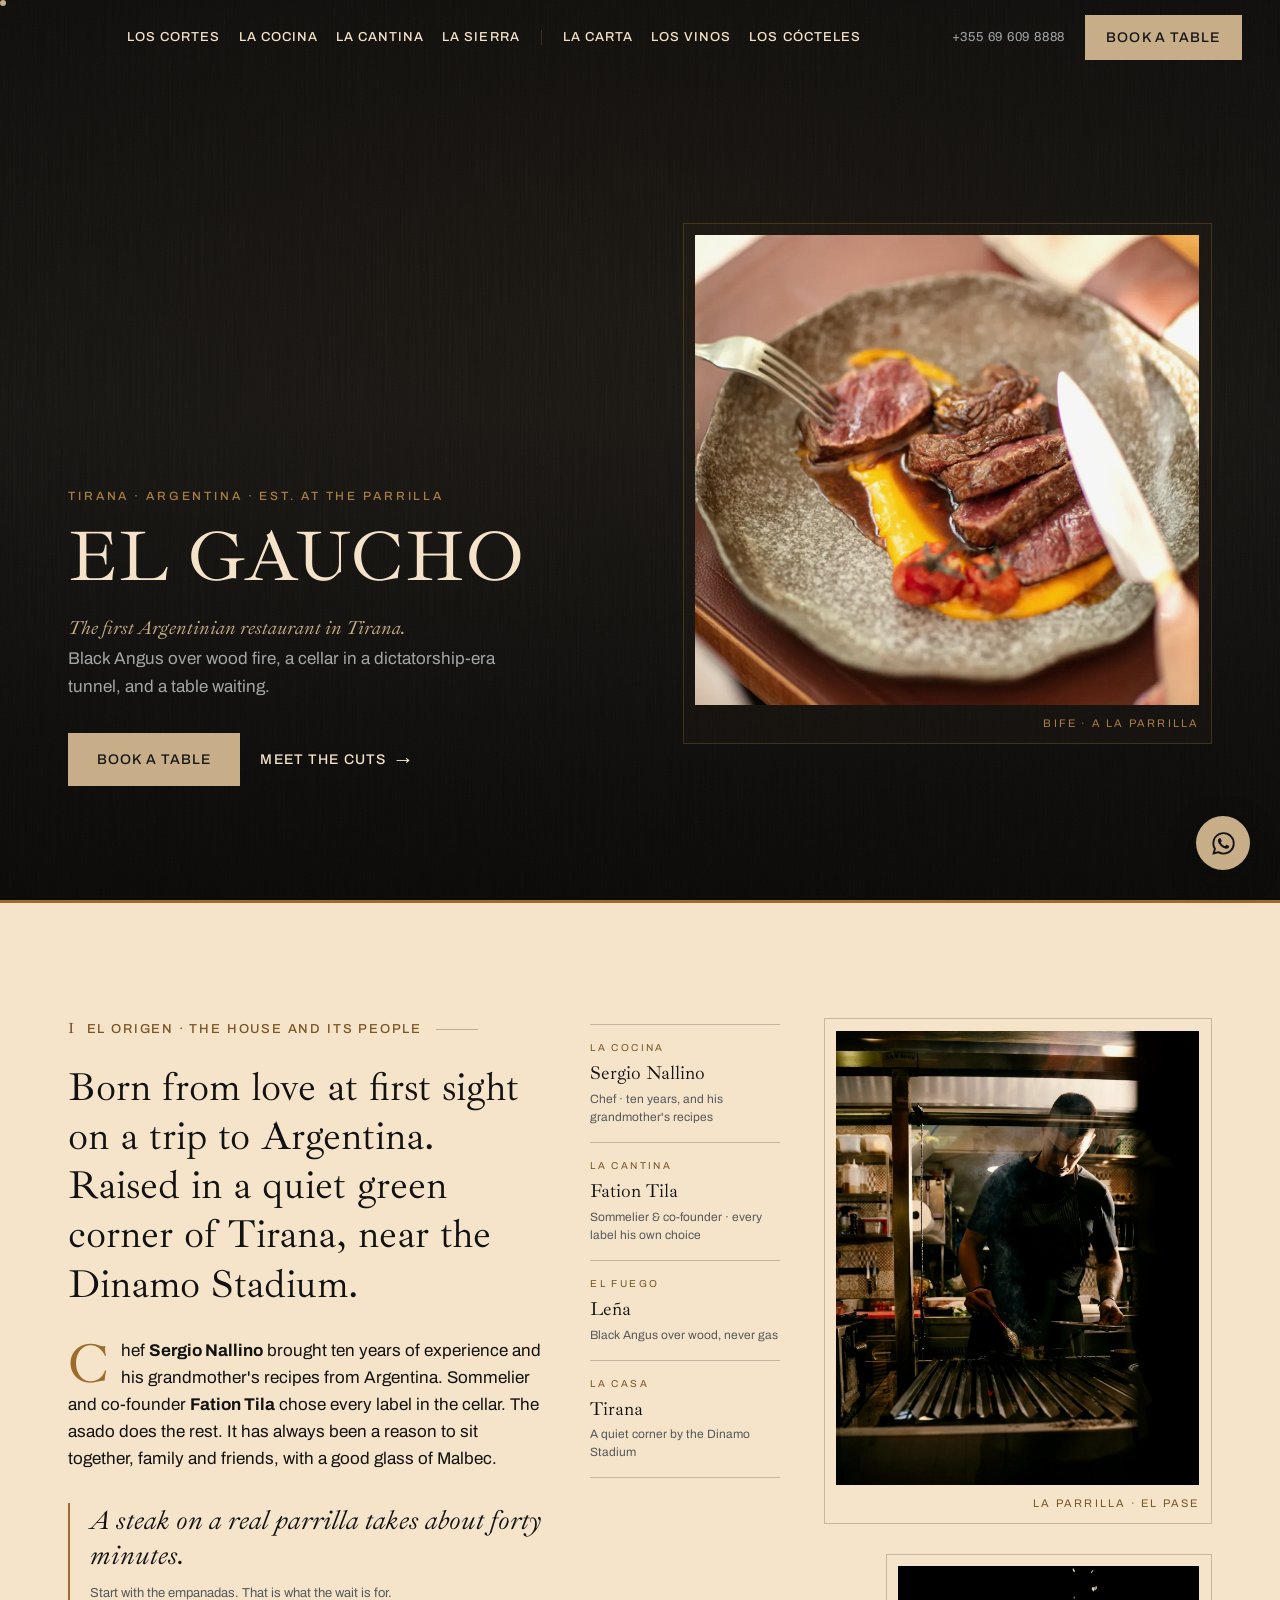
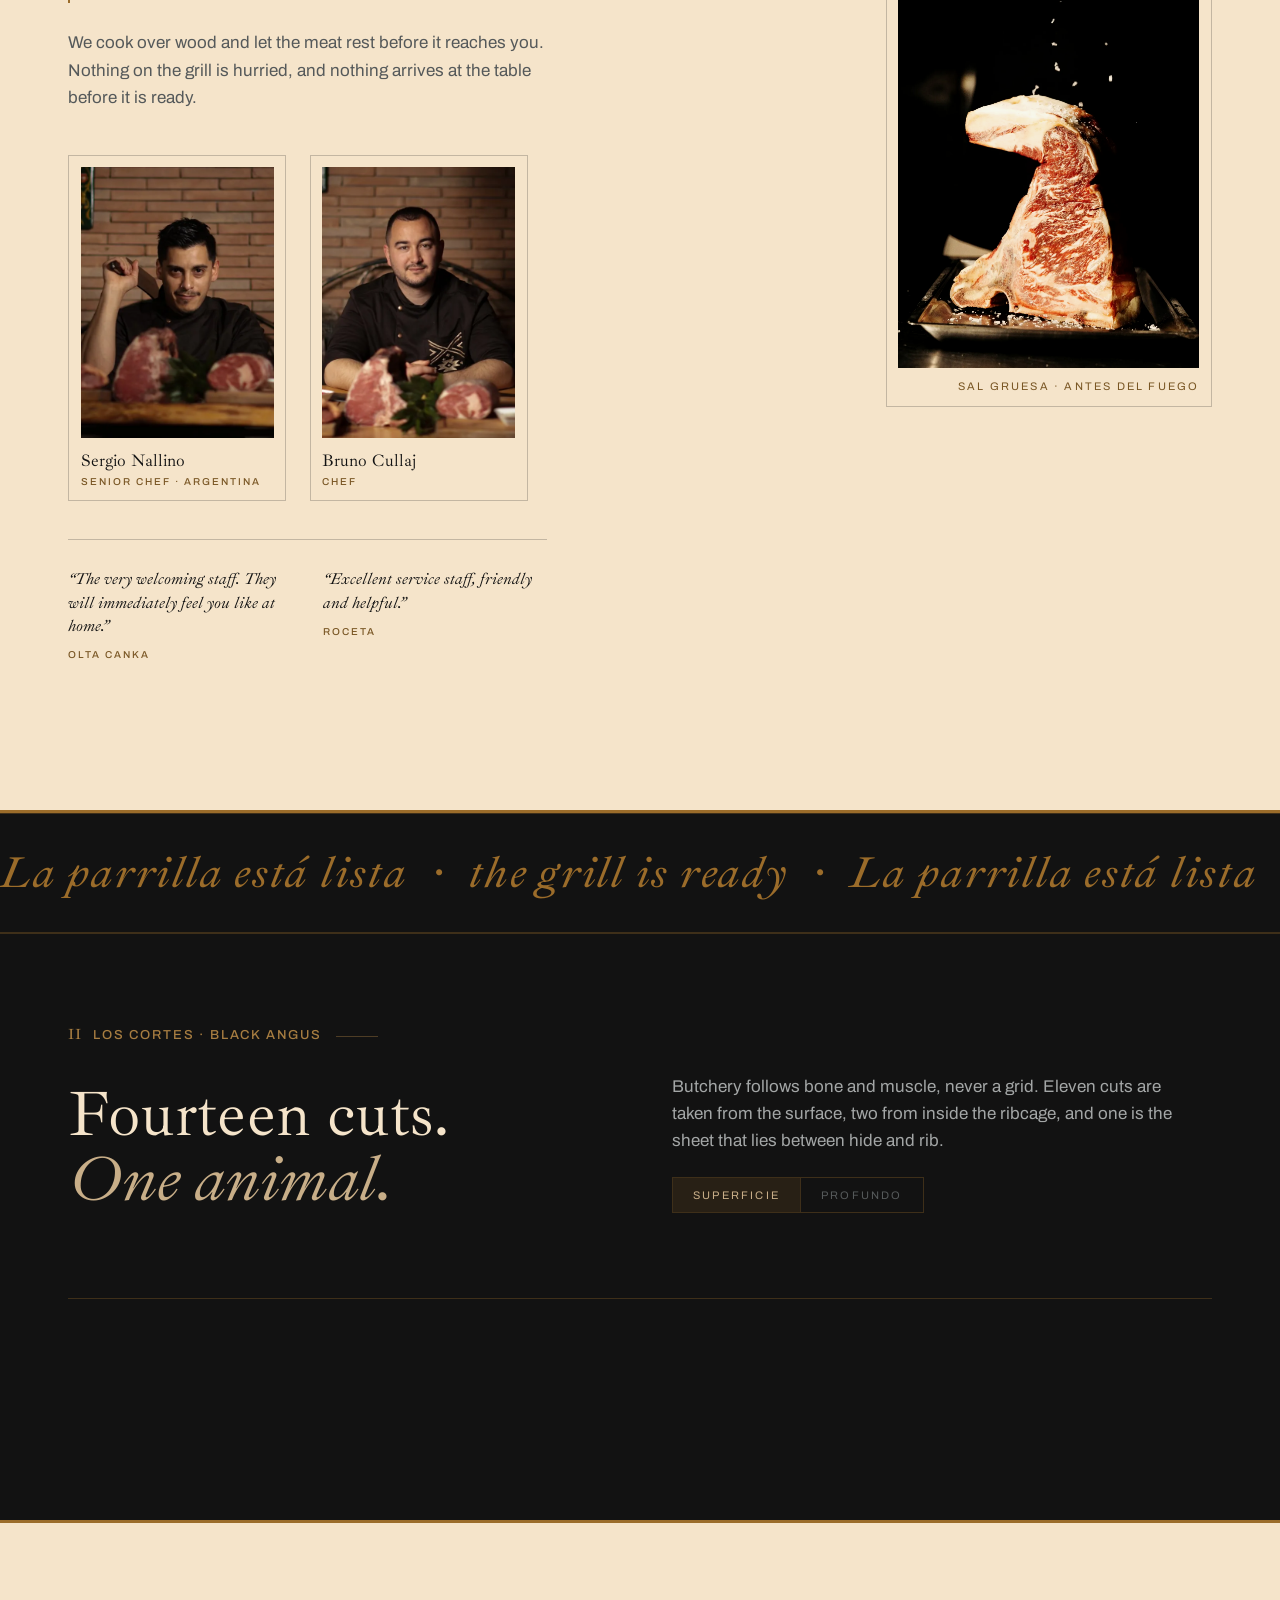
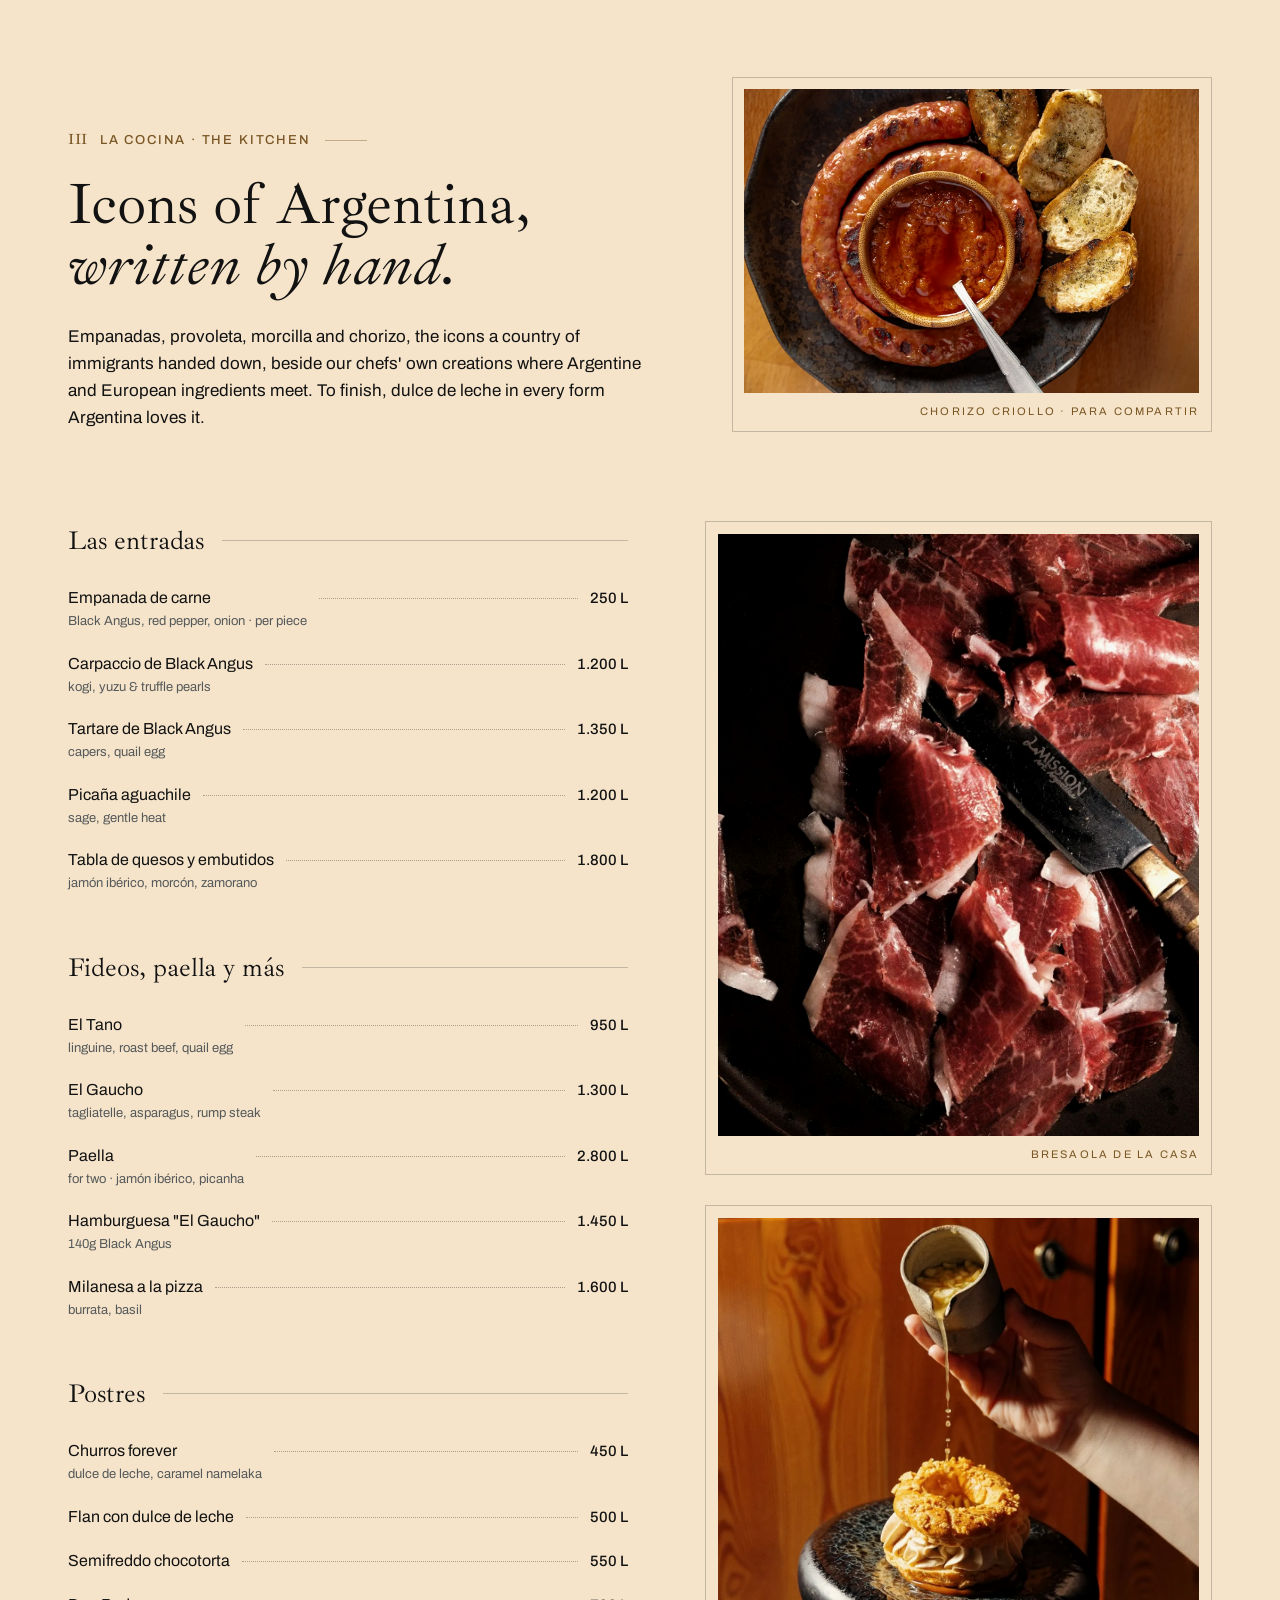
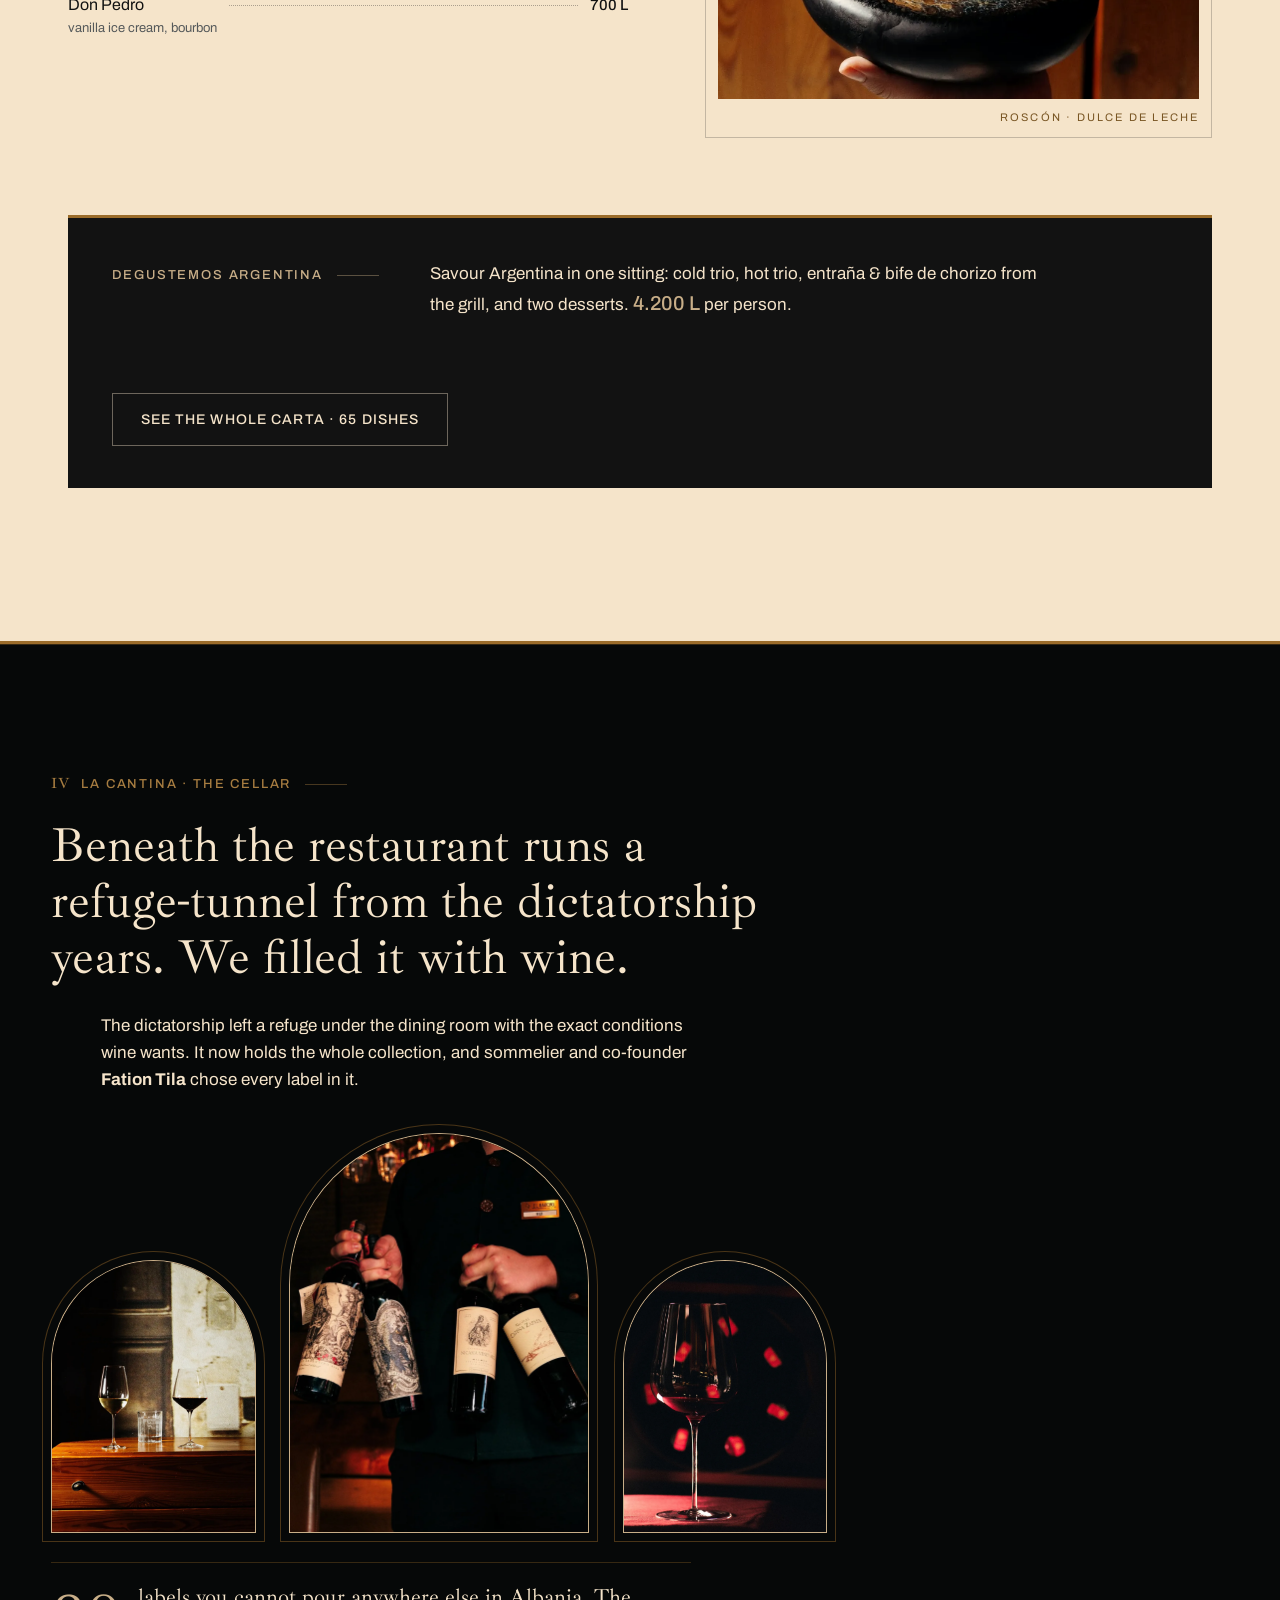
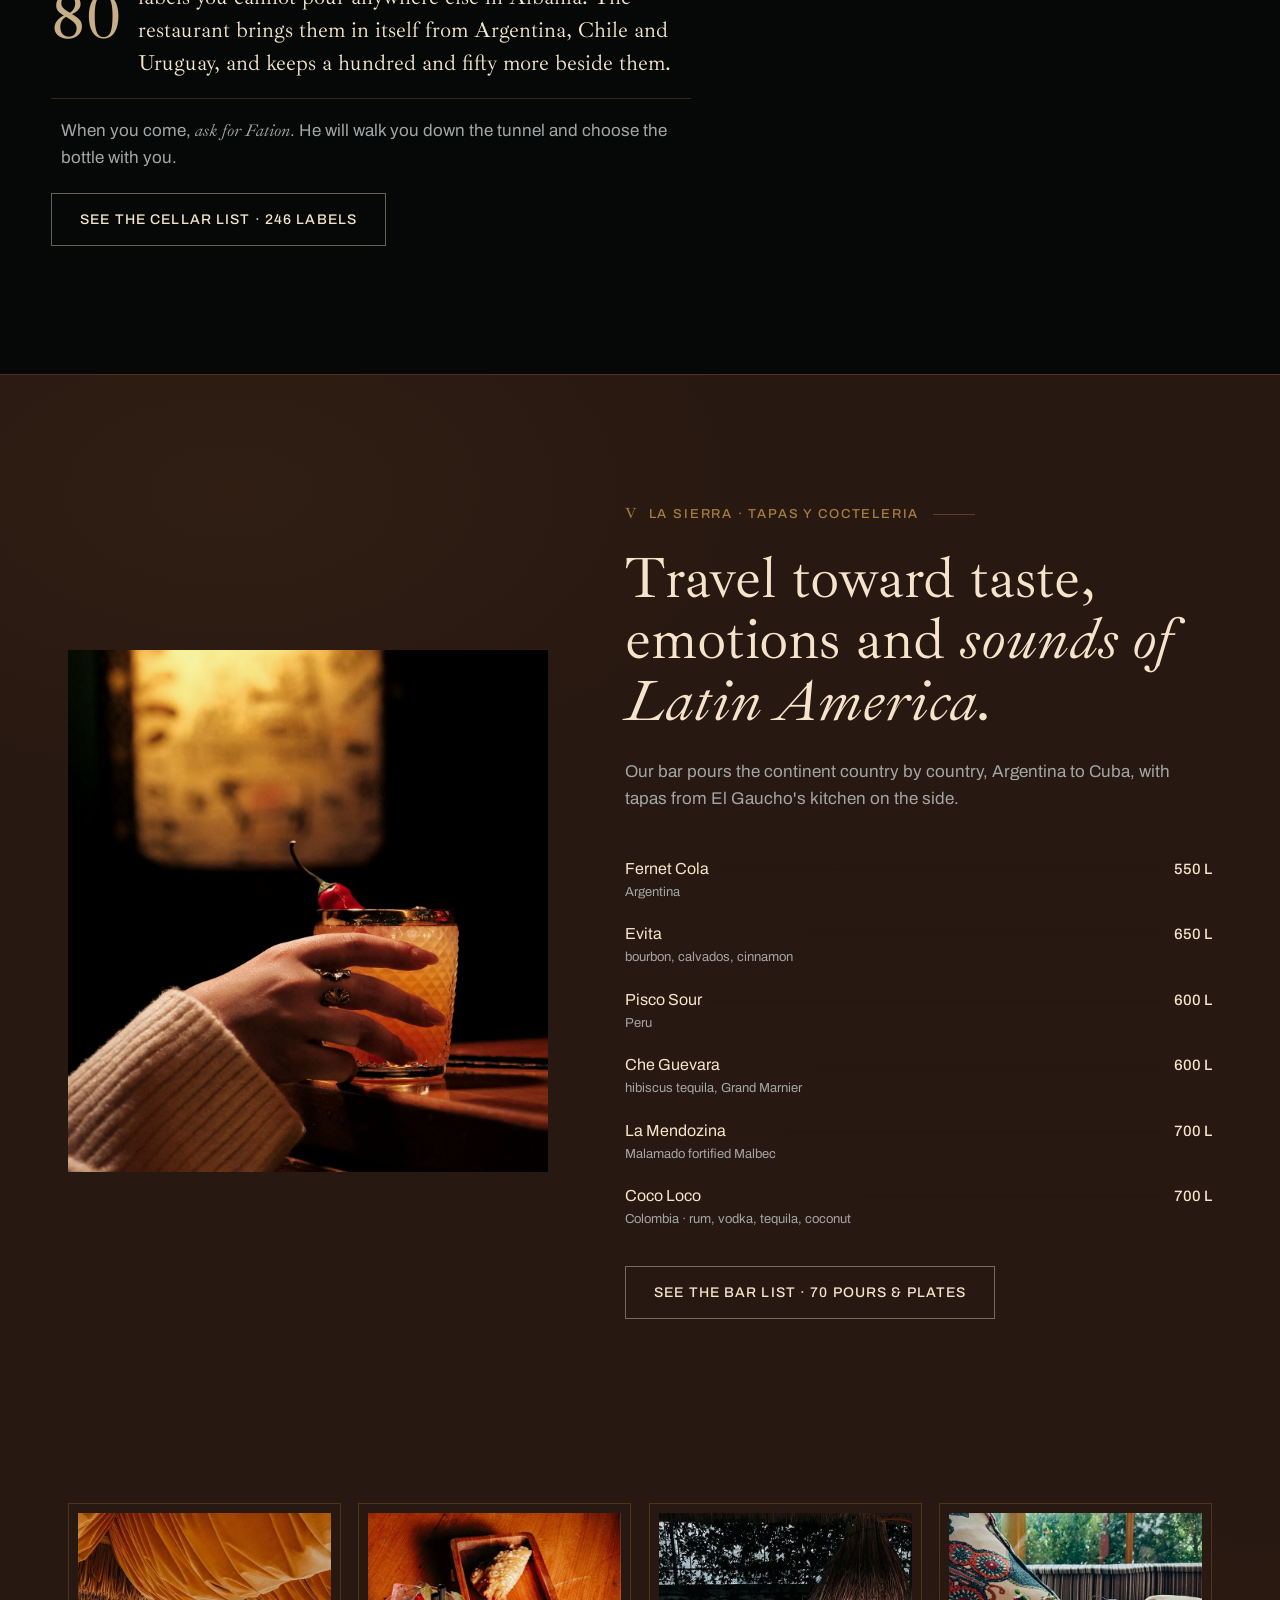
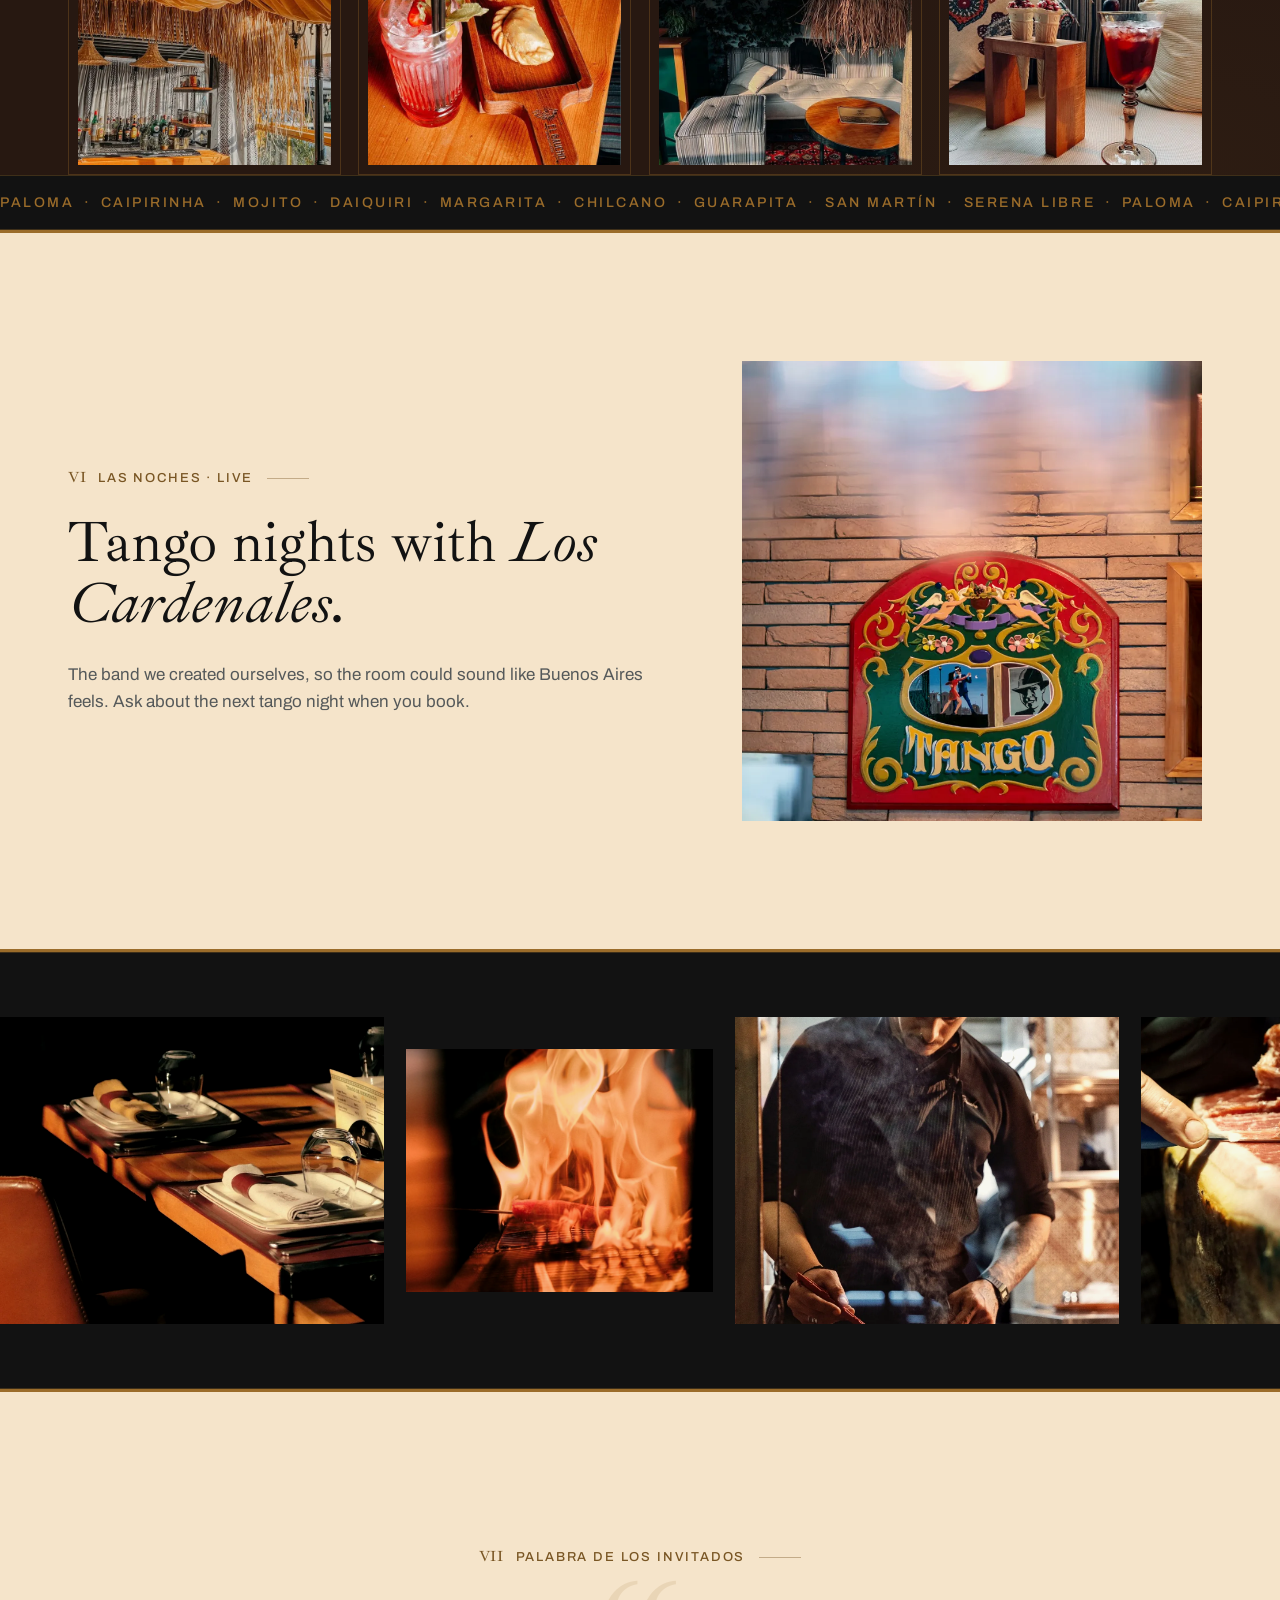
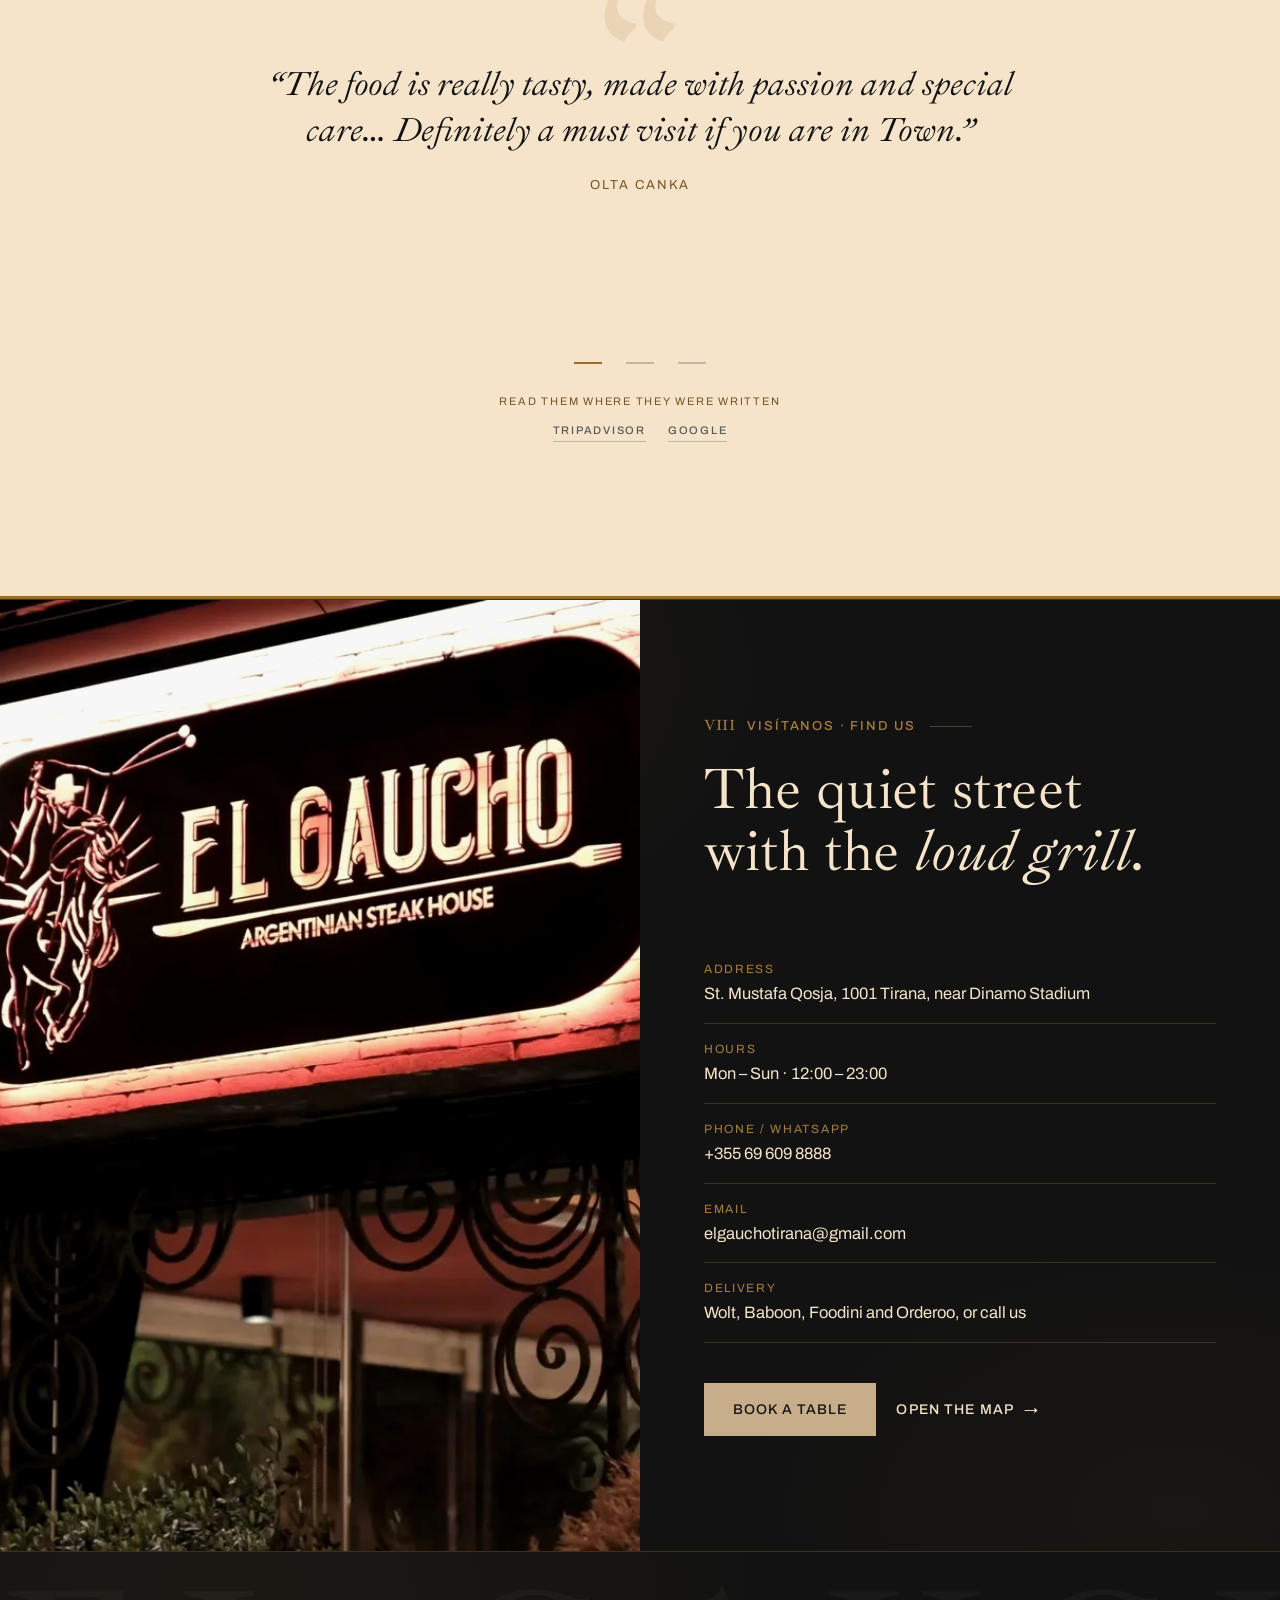
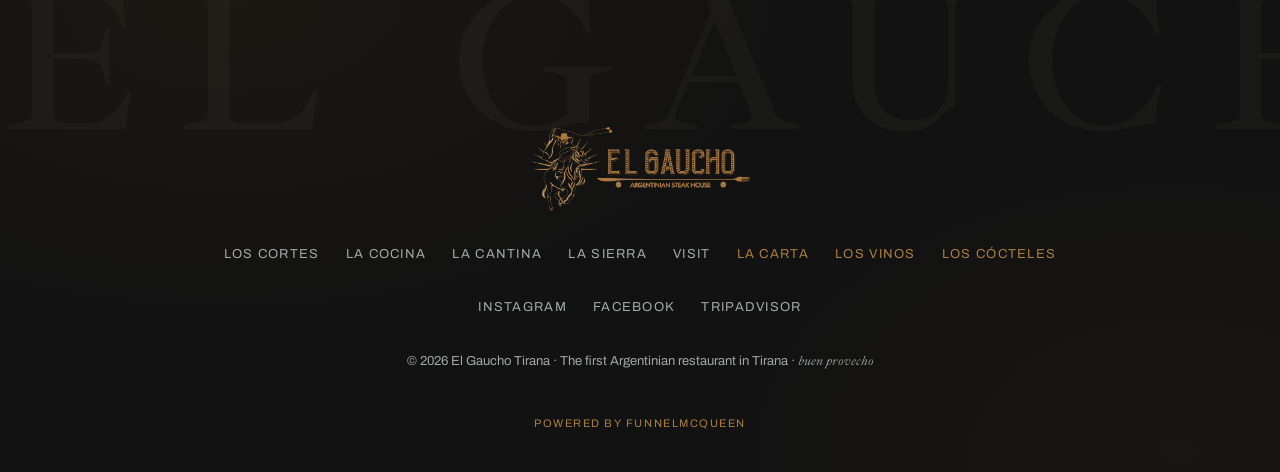
==== commit 96da1c09: "A WhatsApp button on every page, and live reviews wired to wear the house colours The button sits bo" ====
--- a/index.html
+++ b/index.html
@@ -14,7 +14,7 @@
   <link rel="preconnect" href="https://fonts.googleapis.com">
   <link rel="preconnect" href="https://fonts.gstatic.com" crossorigin>
   <link href="https://fonts.googleapis.com/css2?family=Archivo:wght@400;500;600&family=Ibarra+Real+Nova:ital,wght@0,400;0,500;1,400;1,500&display=swap" rel="stylesheet">
-  <link rel="stylesheet" href="assets/css/main.css?v=78">
+  <link rel="stylesheet" href="assets/css/main.css?v=79">
   <script>document.documentElement.classList.add('js');</script>
 </head>
 <body>
@@ -24,6 +24,15 @@
 
   <!-- ============ CURSOR ============ -->
   <div class="cursor" id="cursor" aria-hidden="true"></div>
+
+  <!-- ============ WHATSAPP ============ -->
+  <a class="wa" id="waBtn" href="https://wa.me/355696098888" target="_blank" rel="noopener"
+     aria-label="Message El Gaucho Tirana on WhatsApp">
+    <svg viewBox="0 0 24 24" aria-hidden="true" focusable="false">
+      <path d="M12.04 2A9.9 9.9 0 0 0 2.15 11.9c0 1.75.46 3.45 1.33 4.95L2 22l5.3-1.39a9.86 9.86 0 0 0 4.74 1.21h.01a9.9 9.9 0 0 0 9.89-9.9A9.84 9.84 0 0 0 12.04 2Zm0 18.13h-.01a8.2 8.2 0 0 1-4.18-1.15l-.3-.18-3.11.82.83-3.03-.2-.31a8.19 8.19 0 0 1-1.26-4.38 8.23 8.23 0 0 1 14.05-5.82 8.17 8.17 0 0 1 2.41 5.83 8.23 8.23 0 0 1-8.23 8.22Zm4.52-6.16c-.25-.12-1.47-.72-1.69-.81-.23-.08-.39-.12-.56.13-.16.24-.64.8-.78.97-.15.16-.29.18-.53.06-.25-.13-1.05-.39-1.99-1.23-.74-.66-1.23-1.47-1.38-1.72-.14-.25-.01-.38.11-.5.11-.11.25-.29.37-.44.13-.15.17-.25.25-.42.09-.16.04-.31-.02-.43-.06-.12-.56-1.34-.76-1.84-.2-.48-.4-.42-.55-.42l-.48-.01c-.16 0-.43.06-.65.31-.23.25-.86.84-.86 2.05s.88 2.38 1 2.54c.13.17 1.74 2.65 4.2 3.72.59.25 1.05.4 1.4.52.59.18 1.12.16 1.55.1.47-.07 1.47-.6 1.68-1.18.2-.58.2-1.07.14-1.18-.06-.11-.22-.17-.47-.29Z"/>
+    </svg>
+    <span class="wa__pop">WhatsApp</span>
+  </a>
 
   <!-- ============ NAV ============ -->
   <header class="nav" id="nav">
@@ -430,6 +439,11 @@
           <button aria-label="Quote 2"><i></i></button>
           <button aria-label="Quote 3"><i></i></button>
         </div>
+        <p class="quotes__source" id="quotesSource">Read them where they were written</p>
+        <p class="quotes__out">
+          <a href="https://www.tripadvisor.com/Restaurant_Review-g294446-d23295845-Reviews-El_Gaucho_Tirana-Tirana_Tirana_County.html" target="_blank" rel="noopener">TripAdvisor</a>
+          <a href="https://goo.gl/maps/eUxF9t29FRUbKLYq7" target="_blank" rel="noopener">Google</a>
+        </p>
       </div>
     </section>
 
@@ -494,6 +508,6 @@
   <script src="https://cdn.jsdelivr.net/npm/gsap@3.13.0/dist/ScrollTrigger.min.js"></script>
   <script src="https://cdn.jsdelivr.net/npm/gsap@3.13.0/dist/ScrollToPlugin.min.js"></script>
   <script src="https://cdn.jsdelivr.net/npm/gsap@3.13.0/dist/SplitText.min.js"></script>
-  <script src="assets/js/main.js?v=94"></script>
+  <script src="assets/js/main.js?v=95"></script>
 </body>
 </html>
--- a/assets/css/main.css
+++ b/assets/css/main.css
@@ -1498,6 +1498,70 @@
 .vault__cta { margin-top: 22px; }
 .vault__cta .btn, .cocina__tasting-cta .btn { display: inline-block; }
 .footer__fine { font-size: 13px; color: var(--cinder); }
+/* live reviews wear the house's own type: stars in ember, the source line
+   and the two ways out set quietly beneath the dots */
+.quote__stars {
+  display: inline-block; margin-left: 12px; letter-spacing: 0.12em;
+  color: var(--brasa); font-size: 12px;
+}
+.quotes__source {
+  margin-top: 18px; text-align: center;
+  font-family: var(--sans); font-size: 11px; letter-spacing: 0.16em;
+  text-transform: uppercase; color: var(--bronze-text-light);
+}
+.quotes__source b { font-weight: 600; color: var(--tinto); }
+.quotes__out { margin-top: 12px; text-align: center; display: flex; gap: 22px; justify-content: center; }
+.quotes__out a {
+  font-family: var(--sans); font-size: 11px; font-weight: 500;
+  letter-spacing: 0.16em; text-transform: uppercase; color: var(--rescoldo);
+  border-bottom: 1px solid var(--line-light); padding-bottom: 3px;
+  transition: color 0.3s ease, border-color 0.3s ease;
+}
+.quotes__out a:hover { color: var(--tinto); border-color: var(--bronze); }
+
+/* ============================================================
+   WHATSAPP — the standing offer, bottom right of every page.
+   Deliberately not WhatsApp green: the palette here is the logo's and
+   nothing else, so the glyph carries the recognition and the ember
+   carries the brand. It sits under the menu overlay, never over it.
+   ============================================================ */
+.wa {
+  position: fixed; right: clamp(16px, 2.4vw, 30px); bottom: clamp(16px, 2.4vw, 30px);
+  z-index: 880;
+  width: 54px; height: 54px; border-radius: 50%;
+  display: grid; place-items: center;
+  background: var(--brasa); color: var(--quebracho);
+  box-shadow: 0 10px 30px rgba(6, 8, 8, 0.45);
+  transition: transform 0.35s cubic-bezier(0.22, 1, 0.36, 1),
+              background 0.35s ease, box-shadow 0.35s ease;
+}
+.wa svg { width: 27px; height: 27px; fill: currentColor; display: block; }
+.wa:hover, .wa:focus-visible {
+  background: var(--bone); transform: translateY(-3px);
+  box-shadow: 0 14px 34px rgba(6, 8, 8, 0.55);
+}
+/* the label rides out of the button on hover, never on a phone */
+.wa__pop {
+  position: absolute; right: calc(100% + 12px); white-space: nowrap;
+  font-family: var(--sans); font-size: 11px; font-weight: 500;
+  letter-spacing: 0.16em; text-transform: uppercase;
+  color: var(--bone); background: rgba(18, 18, 18, 0.92);
+  padding: 8px 13px; border: 1px solid var(--line-dark);
+  opacity: 0; transform: translateX(8px); pointer-events: none;
+  transition: opacity 0.3s ease, transform 0.3s ease;
+}
+.wa:hover .wa__pop, .wa:focus-visible .wa__pop { opacity: 1; transform: translateX(0); }
+/* out of the way while the full-screen menu is open */
+html.menu-open .wa { opacity: 0; pointer-events: none; }
+@media (max-width: 620px) {
+  .wa { width: 50px; height: 50px; }
+  .wa svg { width: 25px; height: 25px; }
+  .wa__pop { display: none; }
+}
+@media (hover: none) {
+  .wa__pop { display: none; }
+}
+
 /* the maker's credit: quieter than the restaurant's own fine print */
 .footer__by { margin-top: 10px; font-size: 11px; letter-spacing: 0.14em; text-transform: uppercase; }
 .footer__by a { color: var(--bronze-text); transition: color 0.3s ease; }
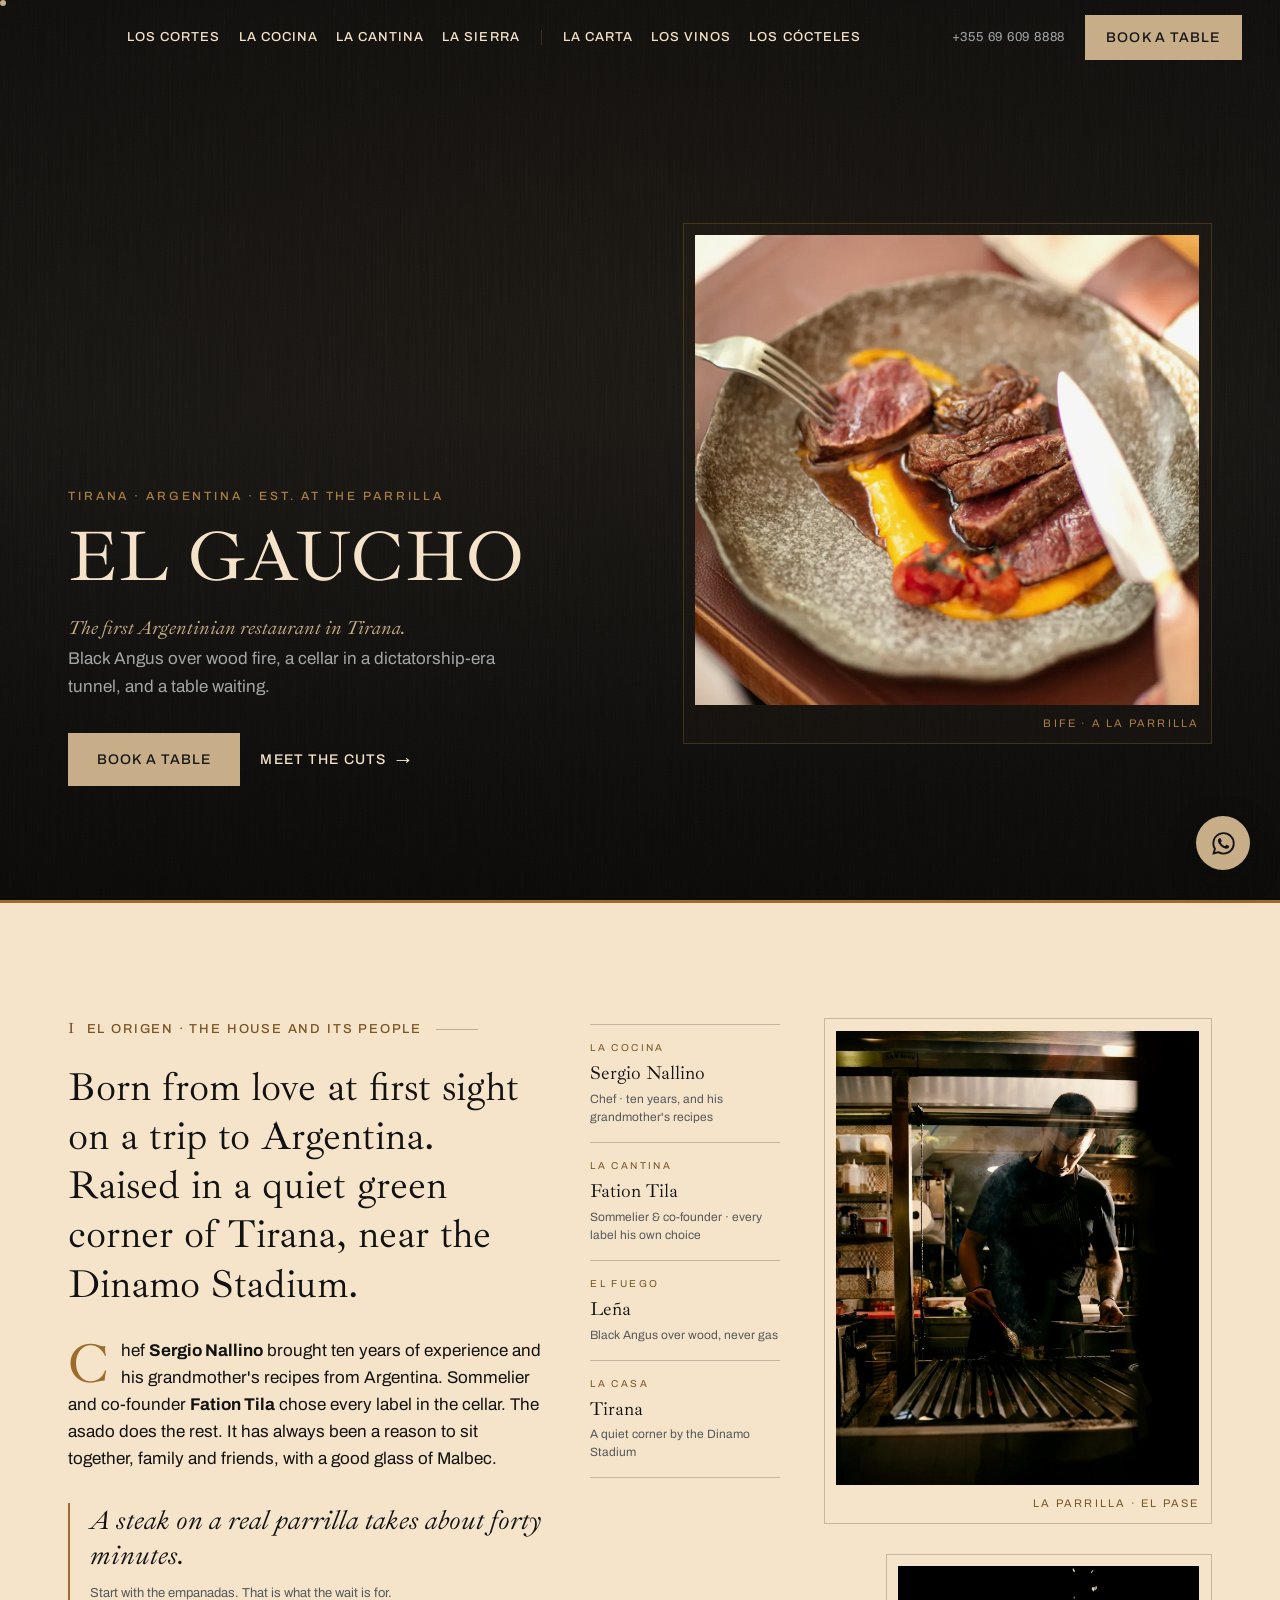
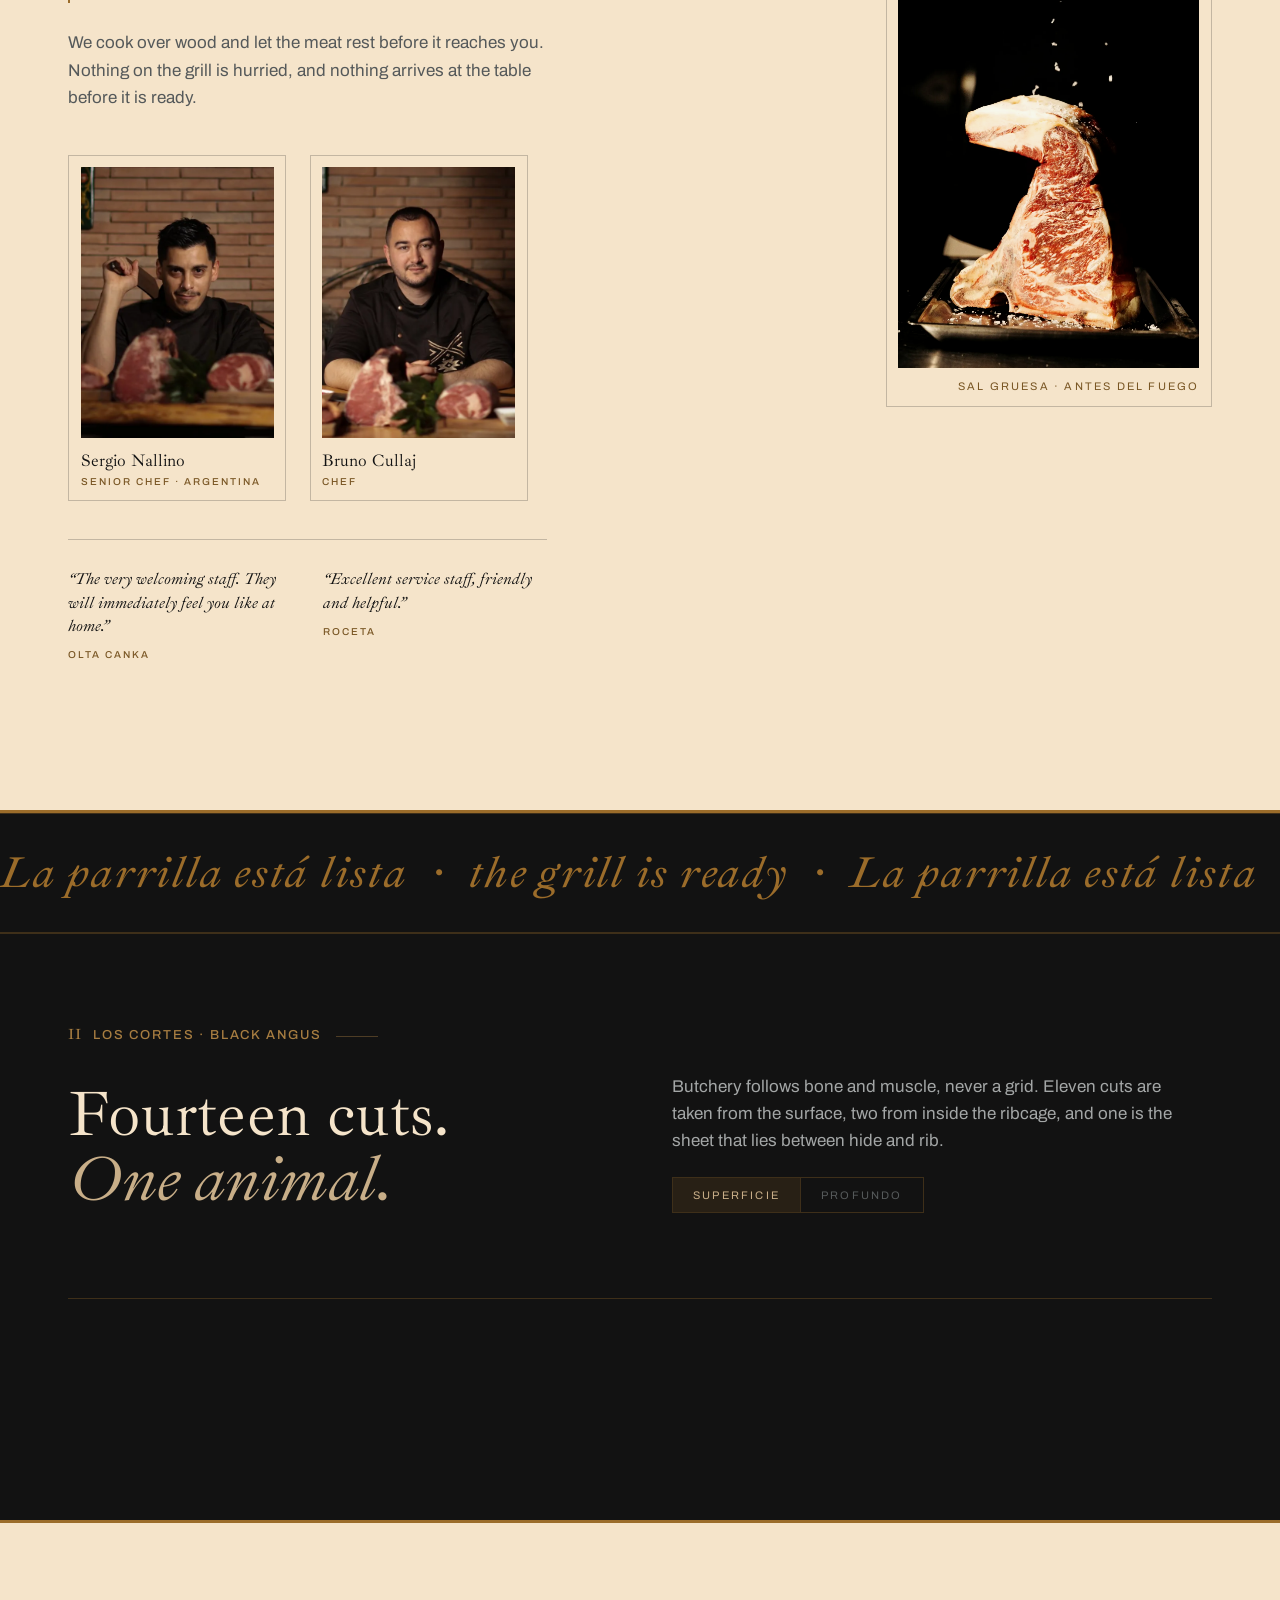
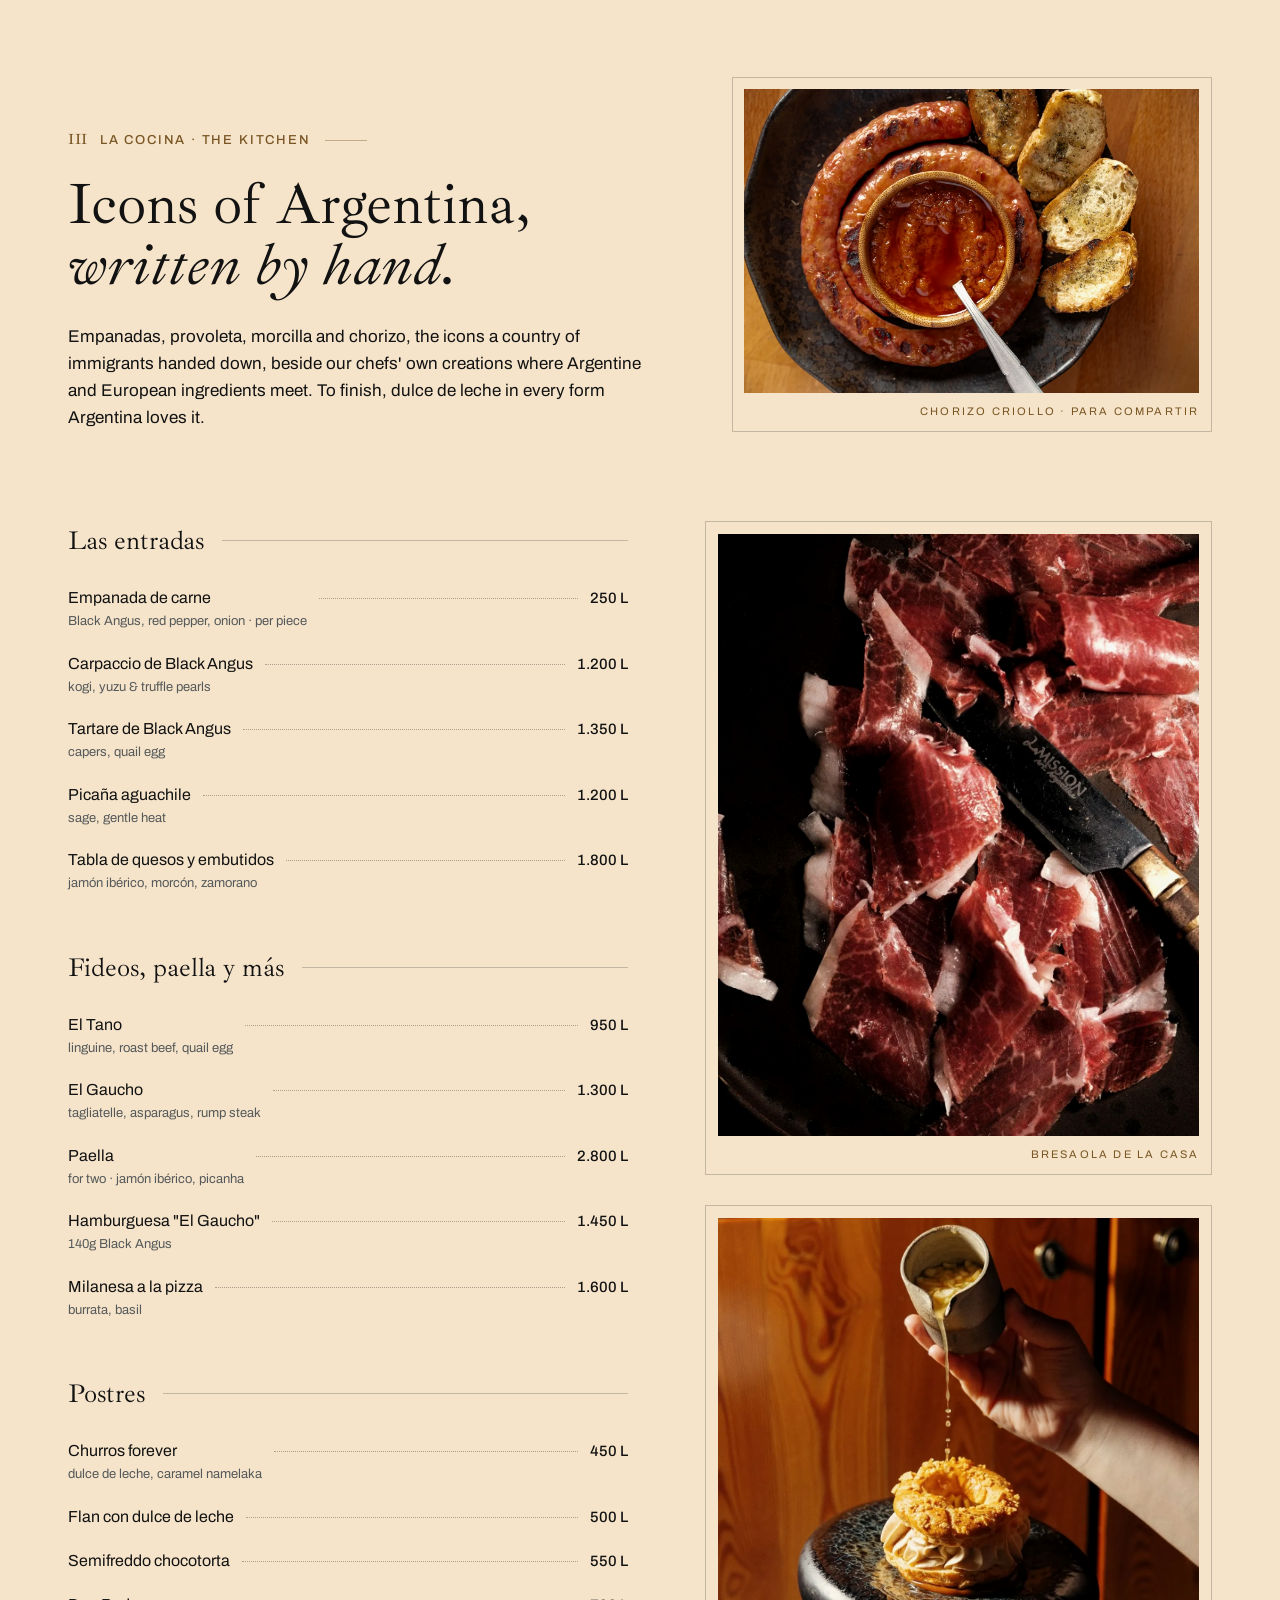
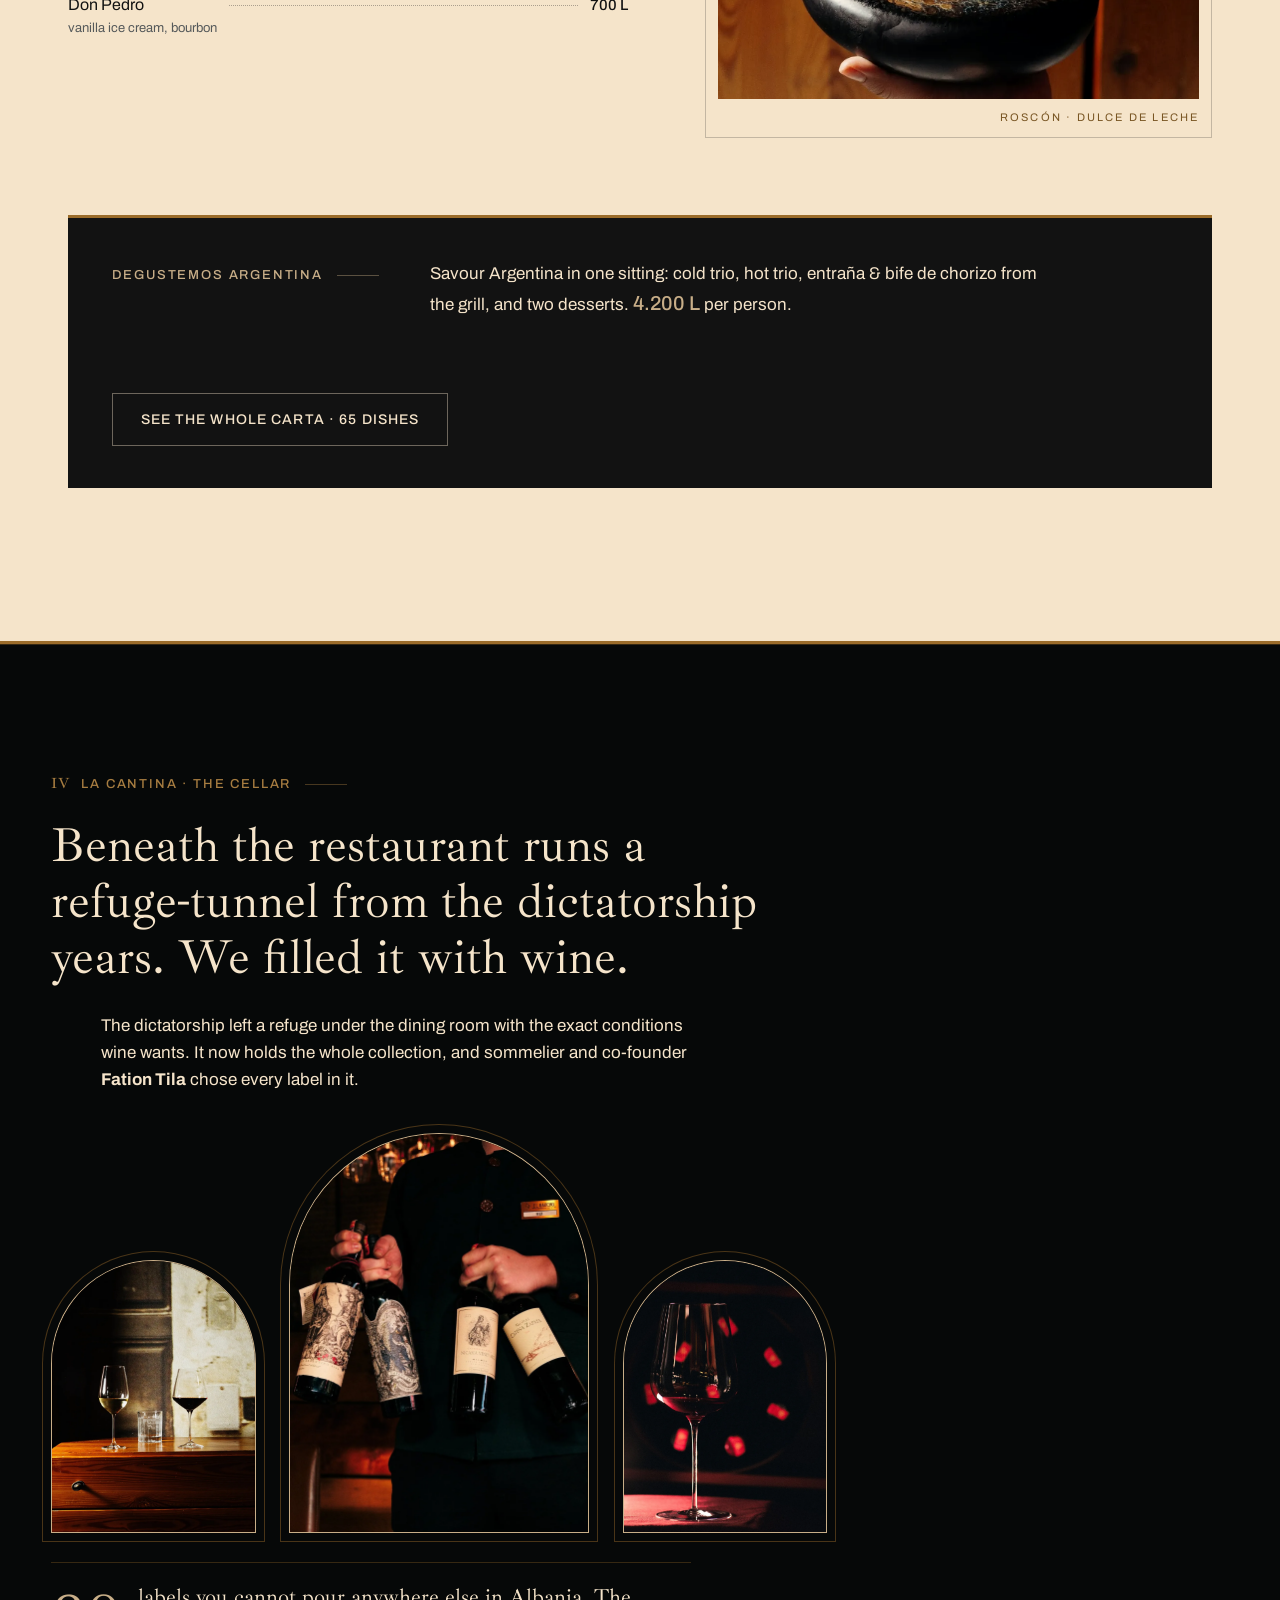
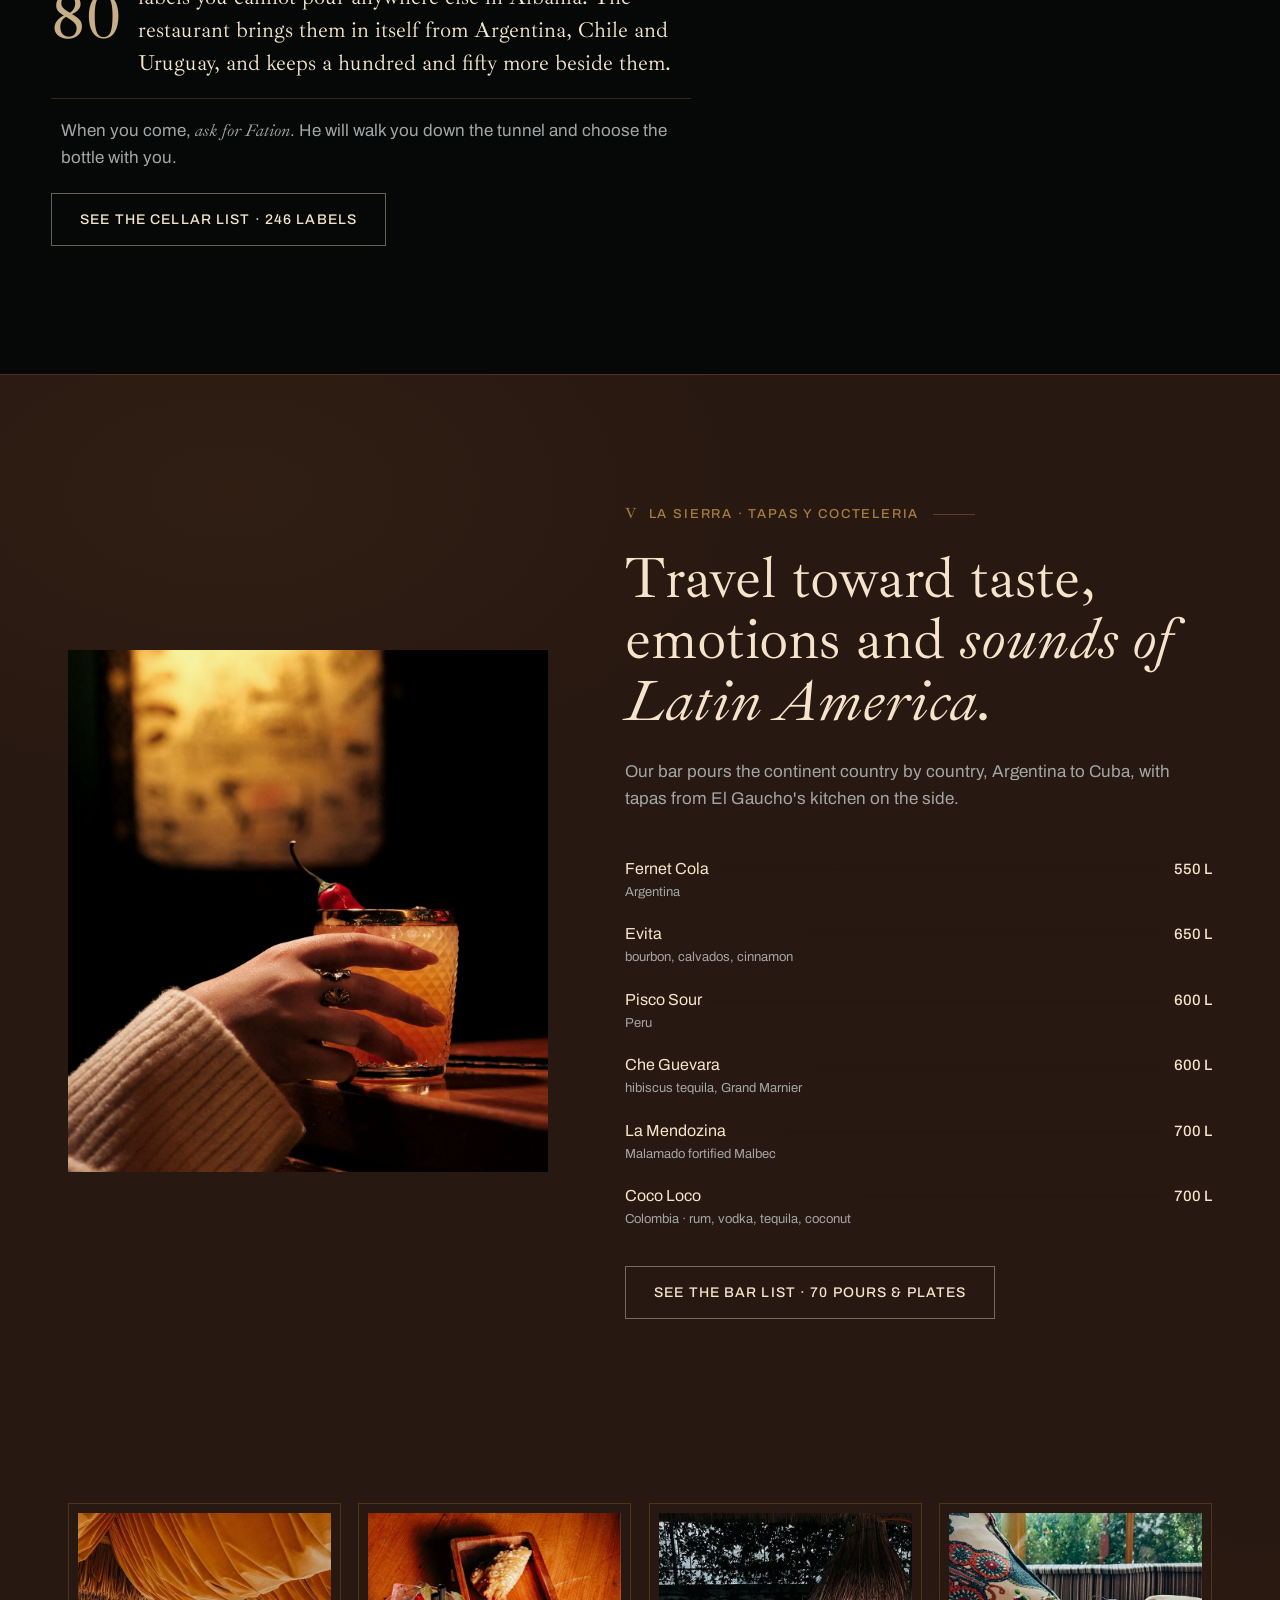
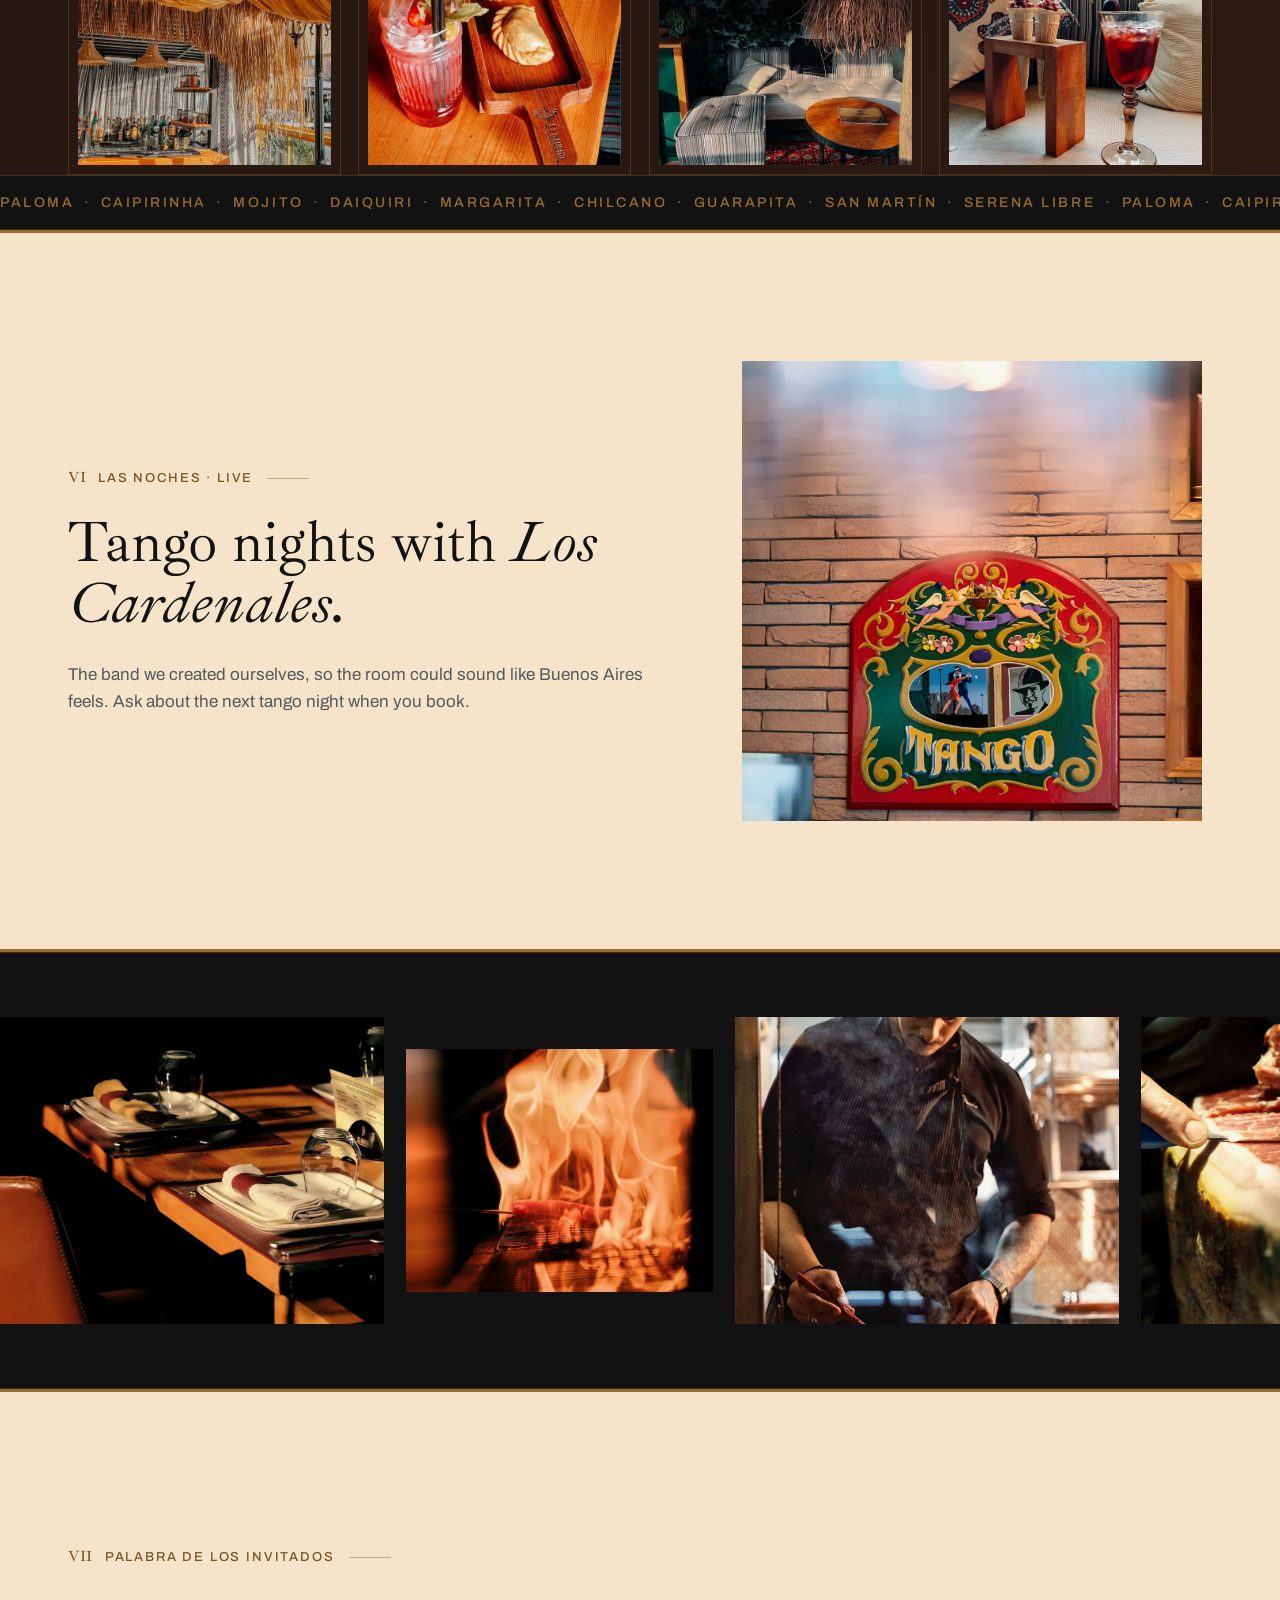
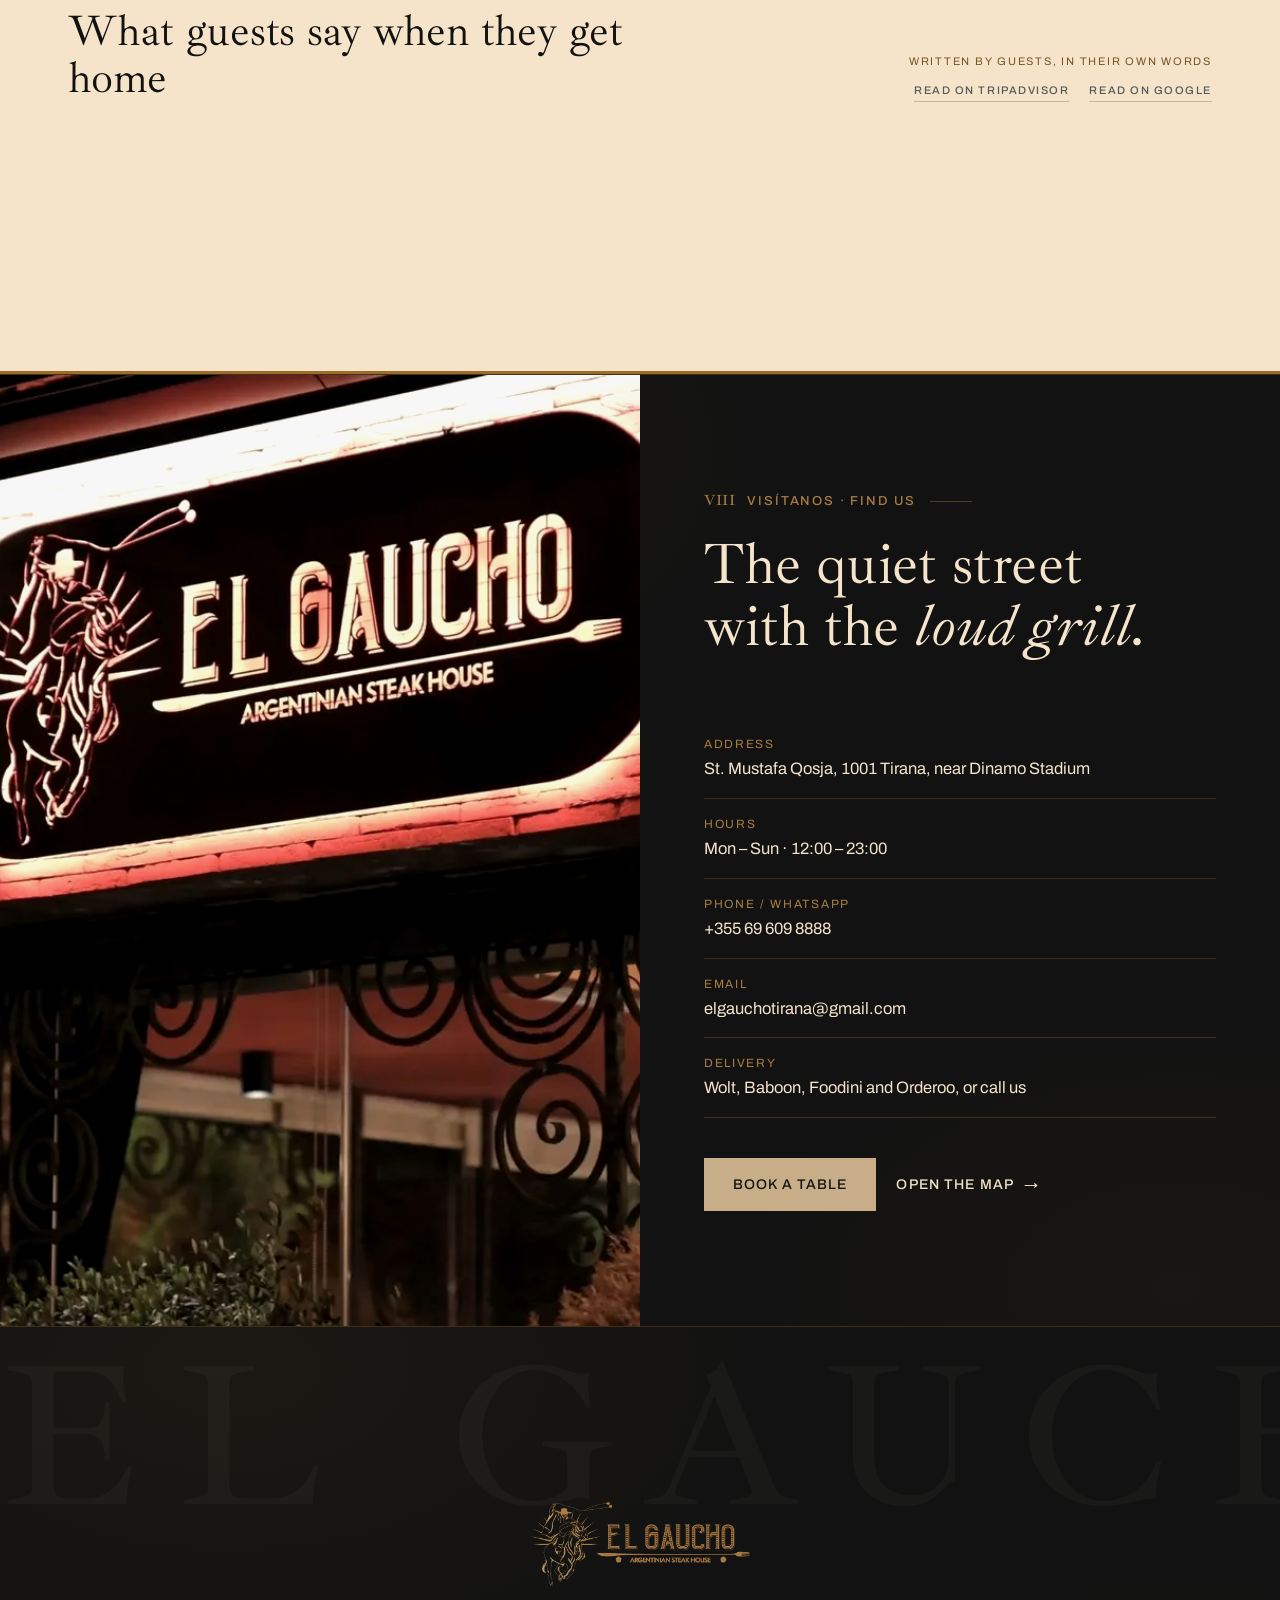
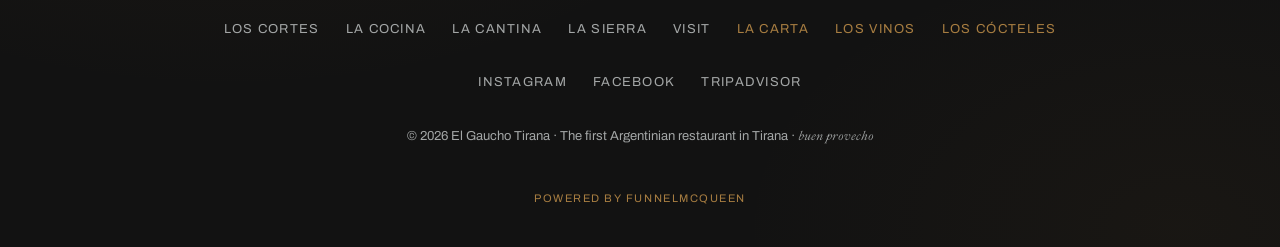
==== commit f37930da: "Rebuild the guest reviews as a wall, and show them whole It was a carousel: one review at a time, ea" ====
--- a/index.html
+++ b/index.html
@@ -14,7 +14,7 @@
   <link rel="preconnect" href="https://fonts.googleapis.com">
   <link rel="preconnect" href="https://fonts.gstatic.com" crossorigin>
   <link href="https://fonts.googleapis.com/css2?family=Archivo:wght@400;500;600&family=Ibarra+Real+Nova:ital,wght@0,400;0,500;1,400;1,500&display=swap" rel="stylesheet">
-  <link rel="stylesheet" href="assets/css/main.css?v=79">
+  <link rel="stylesheet" href="assets/css/main.css?v=81">
   <script>document.documentElement.classList.add('js');</script>
 </head>
 <body>
@@ -418,32 +418,25 @@
     <!-- ============ TESTIMONIALS ============ -->
     <section class="quotes on-cream" id="quotes">
       <div class="container container--narrow">
-        <p class="label reveal-label"><i>VII</i>Palabra de los invitados</p>
-        <div class="quotes__stage" id="quotesStage">
-          <blockquote class="quote is-active">
-            <p>“The food is really tasty, made with passion and special care&hellip; Definitely a must visit if you are in Town.”</p>
-            <cite>Olta Canka</cite>
-          </blockquote>
-          <blockquote class="quote">
-            <p>“Non potevamo scegliere posto migliore dove poter cenare. Il posto vale 5 stelle, se non di più&hellip; Carne ottima sia cottura che sapore.”</p>
-            <cite>Rosario Ciulla <span class="quote__gloss">“We could not have chosen a better place to dine. Five stars, if not more.”</span></cite>
-          </blockquote>
-          <blockquote class="quote">
-            <p>“Everything was delicious&hellip; Also very nice and comfortable place&hellip; Highly recommended.”</p>
-            <cite>Roceta</cite>
-          </blockquote>
-        </div>
+        <div class="quotes__head">
+          <div>
+            <p class="label reveal-label"><i>VII</i>Palabra de los invitados</p>
+            <h2 class="quotes__title reveal-up">What guests say when they get home</h2>
+          </div>
+          <div class="quotes__aside reveal-up">
+            <p class="quotes__source" id="quotesSource">Written by guests, in their own words</p>
+            <p class="quotes__out">
+              <a href="https://www.tripadvisor.com/Restaurant_Review-g294446-d23295845-Reviews-El_Gaucho_Tirana-Tirana_Tirana_County.html" target="_blank" rel="noopener">Read on TripAdvisor</a>
+              <a href="https://goo.gl/maps/eUxF9t29FRUbKLYq7" target="_blank" rel="noopener">Read on Google</a>
+            </p>
+          </div>
+        </div>
+
+        <!-- the wall fills itself: written reviews by default, the live ones
+             from Google when a key is configured -->
+        <div class="reviews" id="reviewWall"></div>
+
         <div class="quotes__hoof" id="quotesHoof" aria-hidden="true"></div>
-        <div class="quotes__dots" id="quotesDots" aria-label="Testimonials">
-          <button aria-label="Quote 1" aria-current="true"><i></i></button>
-          <button aria-label="Quote 2"><i></i></button>
-          <button aria-label="Quote 3"><i></i></button>
-        </div>
-        <p class="quotes__source" id="quotesSource">Read them where they were written</p>
-        <p class="quotes__out">
-          <a href="https://www.tripadvisor.com/Restaurant_Review-g294446-d23295845-Reviews-El_Gaucho_Tirana-Tirana_Tirana_County.html" target="_blank" rel="noopener">TripAdvisor</a>
-          <a href="https://goo.gl/maps/eUxF9t29FRUbKLYq7" target="_blank" rel="noopener">Google</a>
-        </p>
       </div>
     </section>
 
@@ -508,6 +501,6 @@
   <script src="https://cdn.jsdelivr.net/npm/gsap@3.13.0/dist/ScrollTrigger.min.js"></script>
   <script src="https://cdn.jsdelivr.net/npm/gsap@3.13.0/dist/ScrollToPlugin.min.js"></script>
   <script src="https://cdn.jsdelivr.net/npm/gsap@3.13.0/dist/SplitText.min.js"></script>
-  <script src="assets/js/main.js?v=95"></script>
+  <script src="assets/js/main.js?v=97"></script>
 </body>
 </html>
--- a/assets/css/main.css
+++ b/assets/css/main.css
@@ -1355,7 +1355,7 @@
   .quotes { padding: 64px 0 56px; }
   .quotes .label { margin-bottom: 24px; }
   .quotes__stage { min-height: 0; }
-  .quotes__hoof { margin-top: 18px; width: 30px; }
+  .quotes__hoof { margin-top: 18px; width: 30px; margin-left: auto; margin-right: auto; }
   .quotes__dots { margin-top: 20px; }
 }
 .quotes.on-cream .quote p { color: var(--tinto); }
@@ -1498,26 +1498,70 @@
 .vault__cta { margin-top: 22px; }
 .vault__cta .btn, .cocina__tasting-cta .btn { display: inline-block; }
 .footer__fine { font-size: 13px; color: var(--cinder); }
-/* live reviews wear the house's own type: stars in ember, the source line
-   and the two ways out set quietly beneath the dots */
-.quote__stars {
-  display: inline-block; margin-left: 12px; letter-spacing: 0.12em;
-  color: var(--brasa); font-size: 12px;
-}
+/* ============================================================
+   WHAT GUESTS SAY — a wall, not a slideshow. Every review is readable at
+   once and in full; a carousel showed one cropped line at a time and hid
+   the rest behind dots nobody presses.
+   ============================================================ */
+/* the section used to hold one centred quote at a time; a wall of them wants
+   the page's full measure and reads left, like everything else set in prose */
+.quotes { text-align: left; }
+.quotes .container--narrow { max-width: 1240px; }
+.quotes__head {
+  display: grid; grid-template-columns: minmax(0, 1.5fr) minmax(0, 1fr);
+  gap: clamp(20px, 3vw, 48px); align-items: end;
+  margin-bottom: clamp(30px, 4vw, 48px);
+}
+.quotes__title {
+  font-family: var(--serif); font-weight: 400; color: var(--tinto);
+  font-size: clamp(28px, 3.4vw, 46px); line-height: 1.08;
+}
+.quotes__aside { text-align: right; }
 .quotes__source {
-  margin-top: 18px; text-align: center;
   font-family: var(--sans); font-size: 11px; letter-spacing: 0.16em;
   text-transform: uppercase; color: var(--bronze-text-light);
 }
 .quotes__source b { font-weight: 600; color: var(--tinto); }
-.quotes__out { margin-top: 12px; text-align: center; display: flex; gap: 22px; justify-content: center; }
+.quotes__out { margin-top: 12px; display: flex; gap: 20px; justify-content: flex-end; flex-wrap: wrap; }
 .quotes__out a {
   font-family: var(--sans); font-size: 11px; font-weight: 500;
-  letter-spacing: 0.16em; text-transform: uppercase; color: var(--rescoldo);
+  letter-spacing: 0.14em; text-transform: uppercase; color: var(--rescoldo);
   border-bottom: 1px solid var(--line-light); padding-bottom: 3px;
   transition: color 0.3s ease, border-color 0.3s ease;
 }
 .quotes__out a:hover { color: var(--tinto); border-color: var(--bronze); }
+
+.reviews {
+  display: grid; grid-template-columns: repeat(3, minmax(0, 1fr));
+  gap: clamp(16px, 2vw, 28px); align-items: start;
+}
+.review {
+  margin: 0; padding: clamp(20px, 2vw, 28px);
+  border: 1px solid var(--line-light);
+  display: flex; flex-direction: column; height: 100%;
+}
+.review__stars { color: var(--brasa); letter-spacing: 0.14em; font-size: 13px; margin-bottom: 12px; }
+.review__text {
+  font-family: var(--serif); font-size: 16px; line-height: 1.55; color: var(--tinto);
+}
+.review__gloss {
+  margin-top: 12px; padding-top: 12px; border-top: 1px solid var(--line-light);
+  font-size: 13px; line-height: 1.5; color: var(--rescoldo); font-style: italic;
+}
+.review__by {
+  margin-top: auto; padding-top: 16px; font-style: normal;
+  font-family: var(--sans); font-size: 10px; font-weight: 500;
+  letter-spacing: 0.2em; text-transform: uppercase; color: var(--bronze-text-light);
+}
+.review__by span {
+  display: block; margin-top: 5px; letter-spacing: 0.16em; color: var(--rescoldo);
+}
+@media (max-width: 900px) {
+  .quotes__head { grid-template-columns: 1fr; align-items: start; }
+  .quotes__aside { text-align: left; }
+  .quotes__out { justify-content: flex-start; }
+  .reviews { grid-template-columns: 1fr; }
+}
 
 /* ============================================================
    WHATSAPP — the standing offer, bottom right of every page.
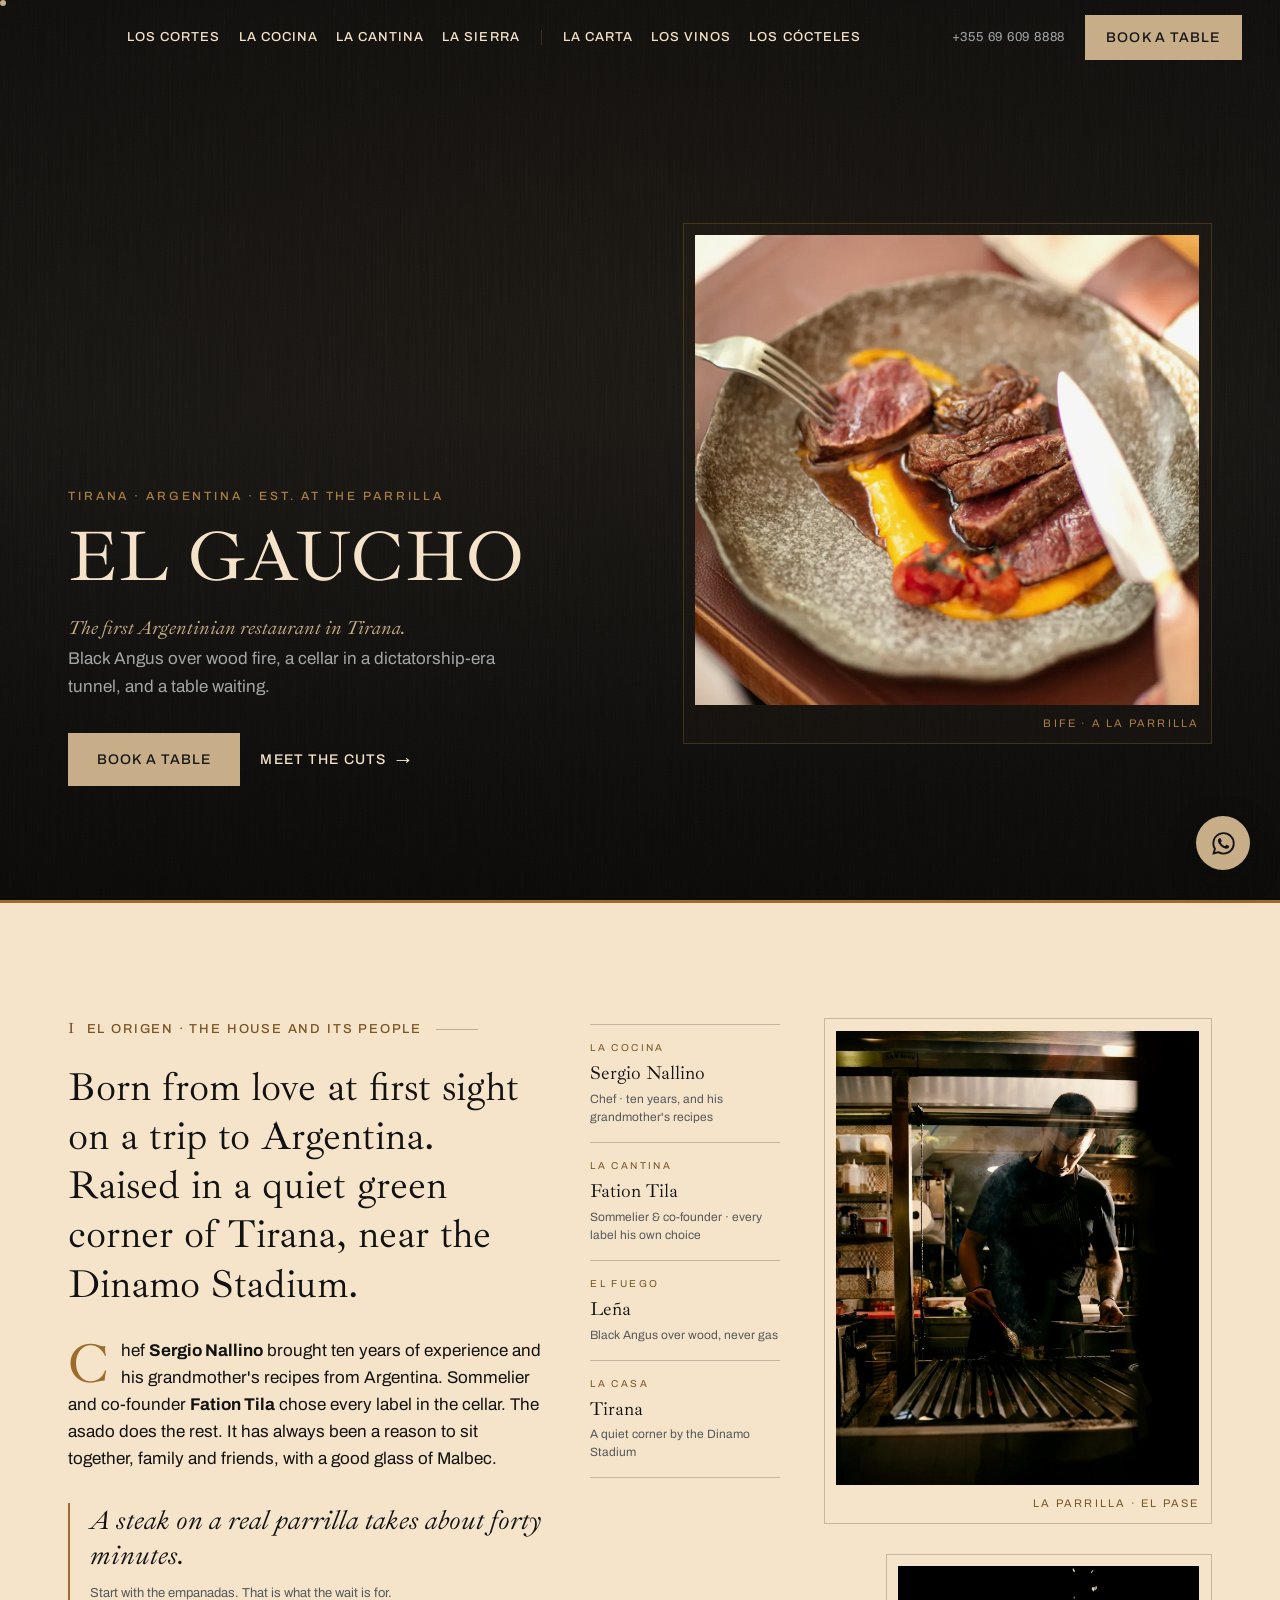
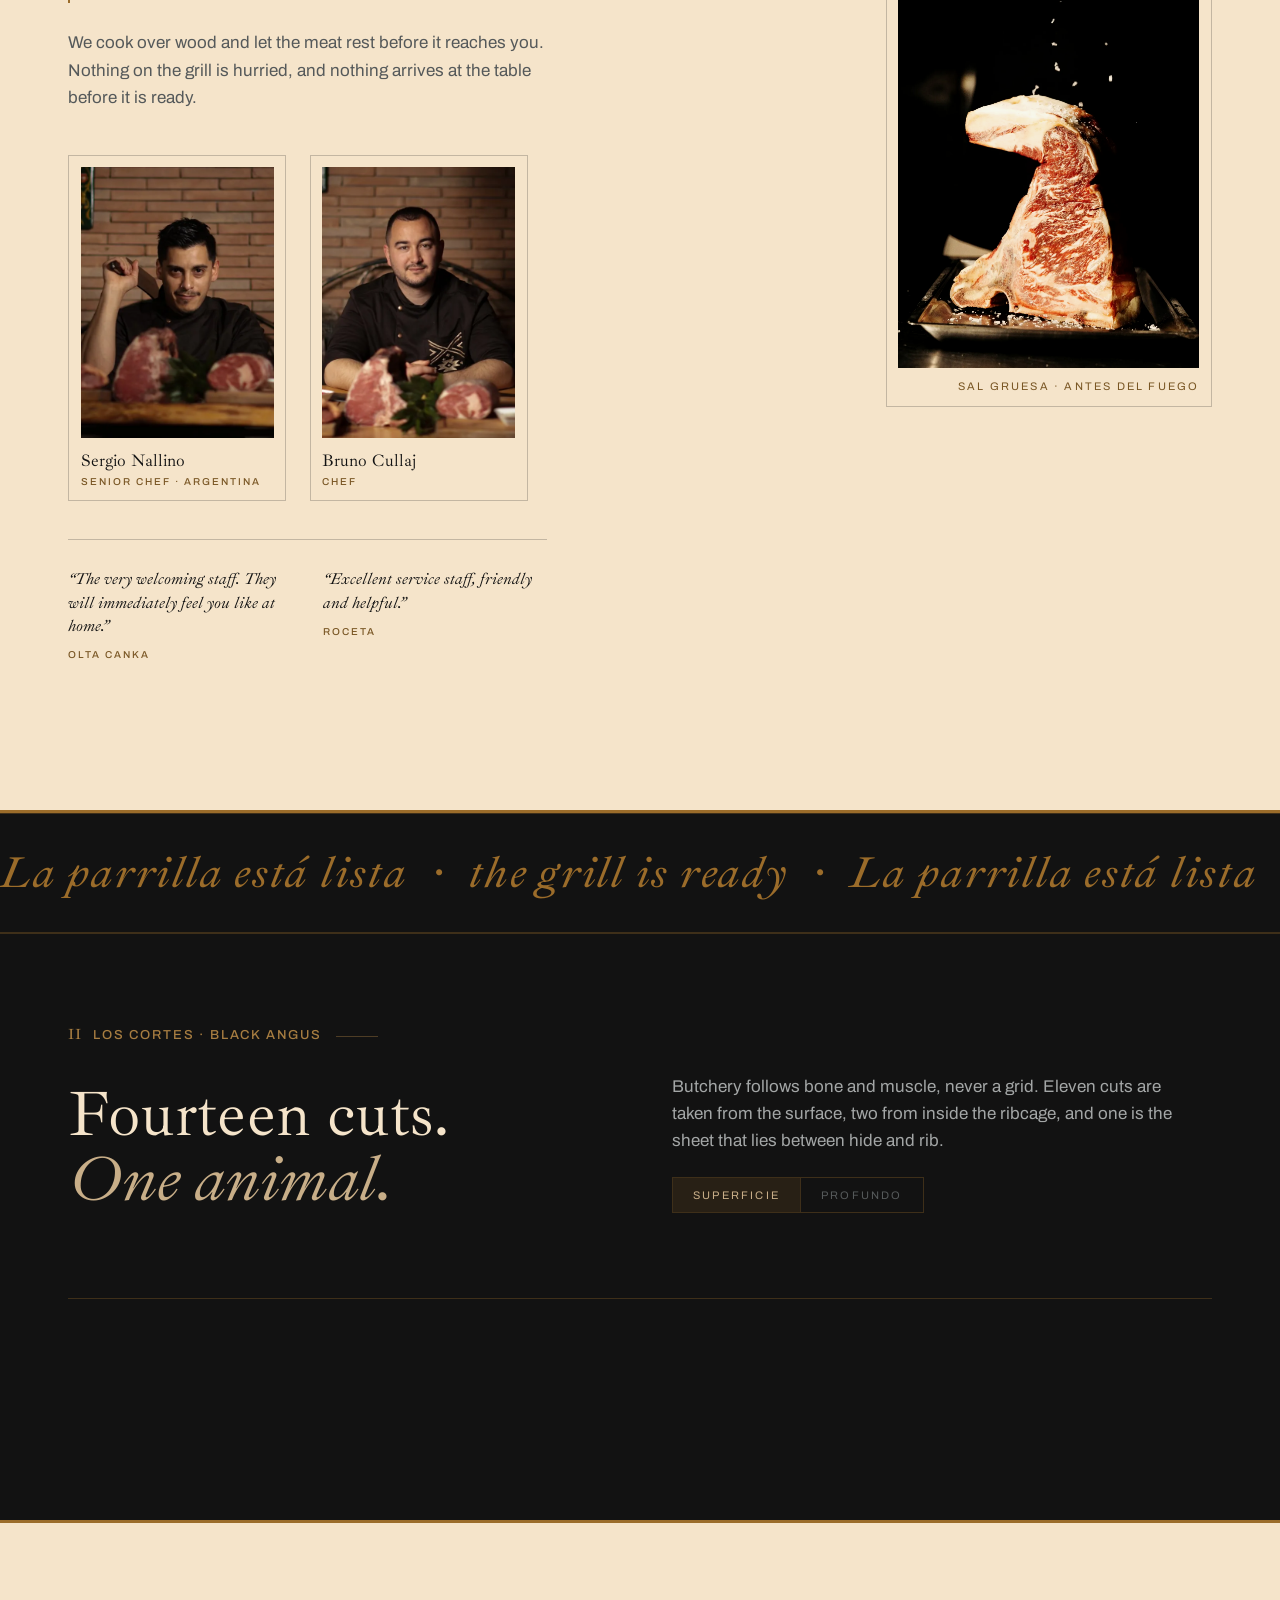
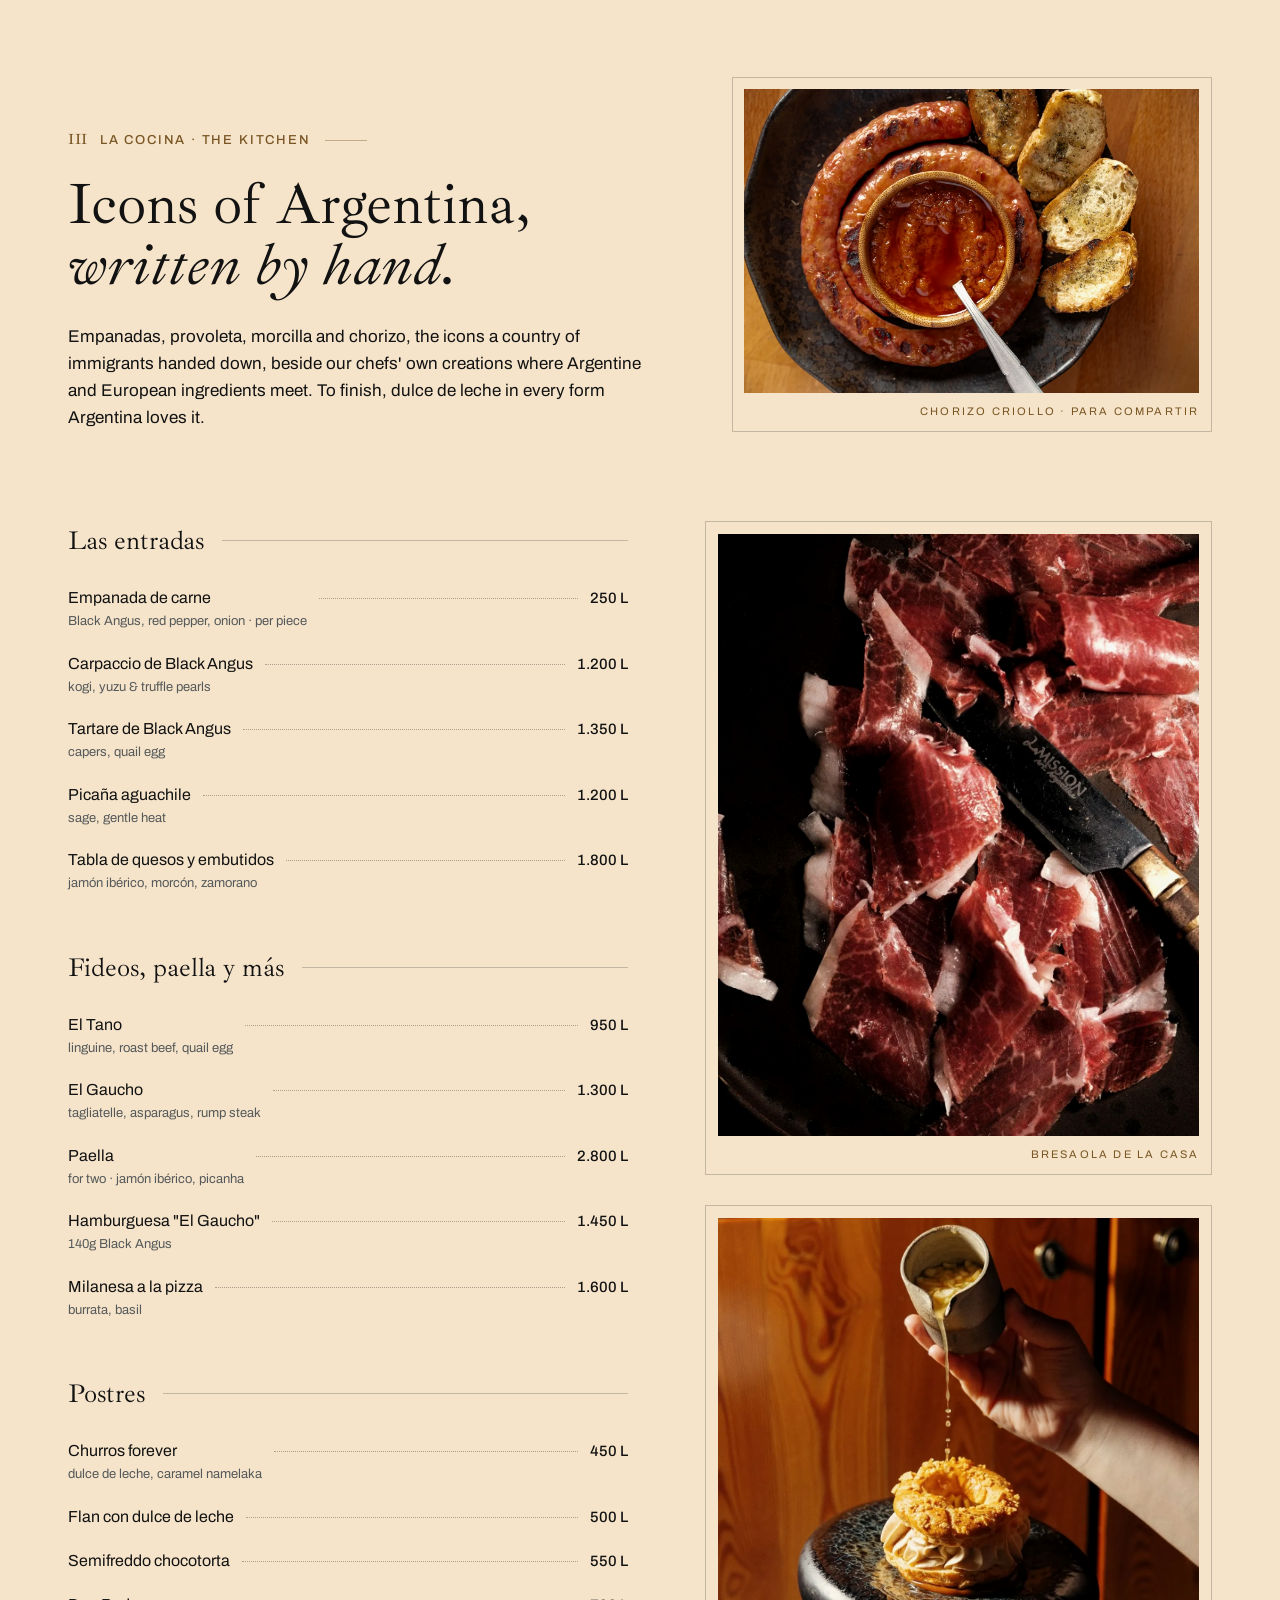
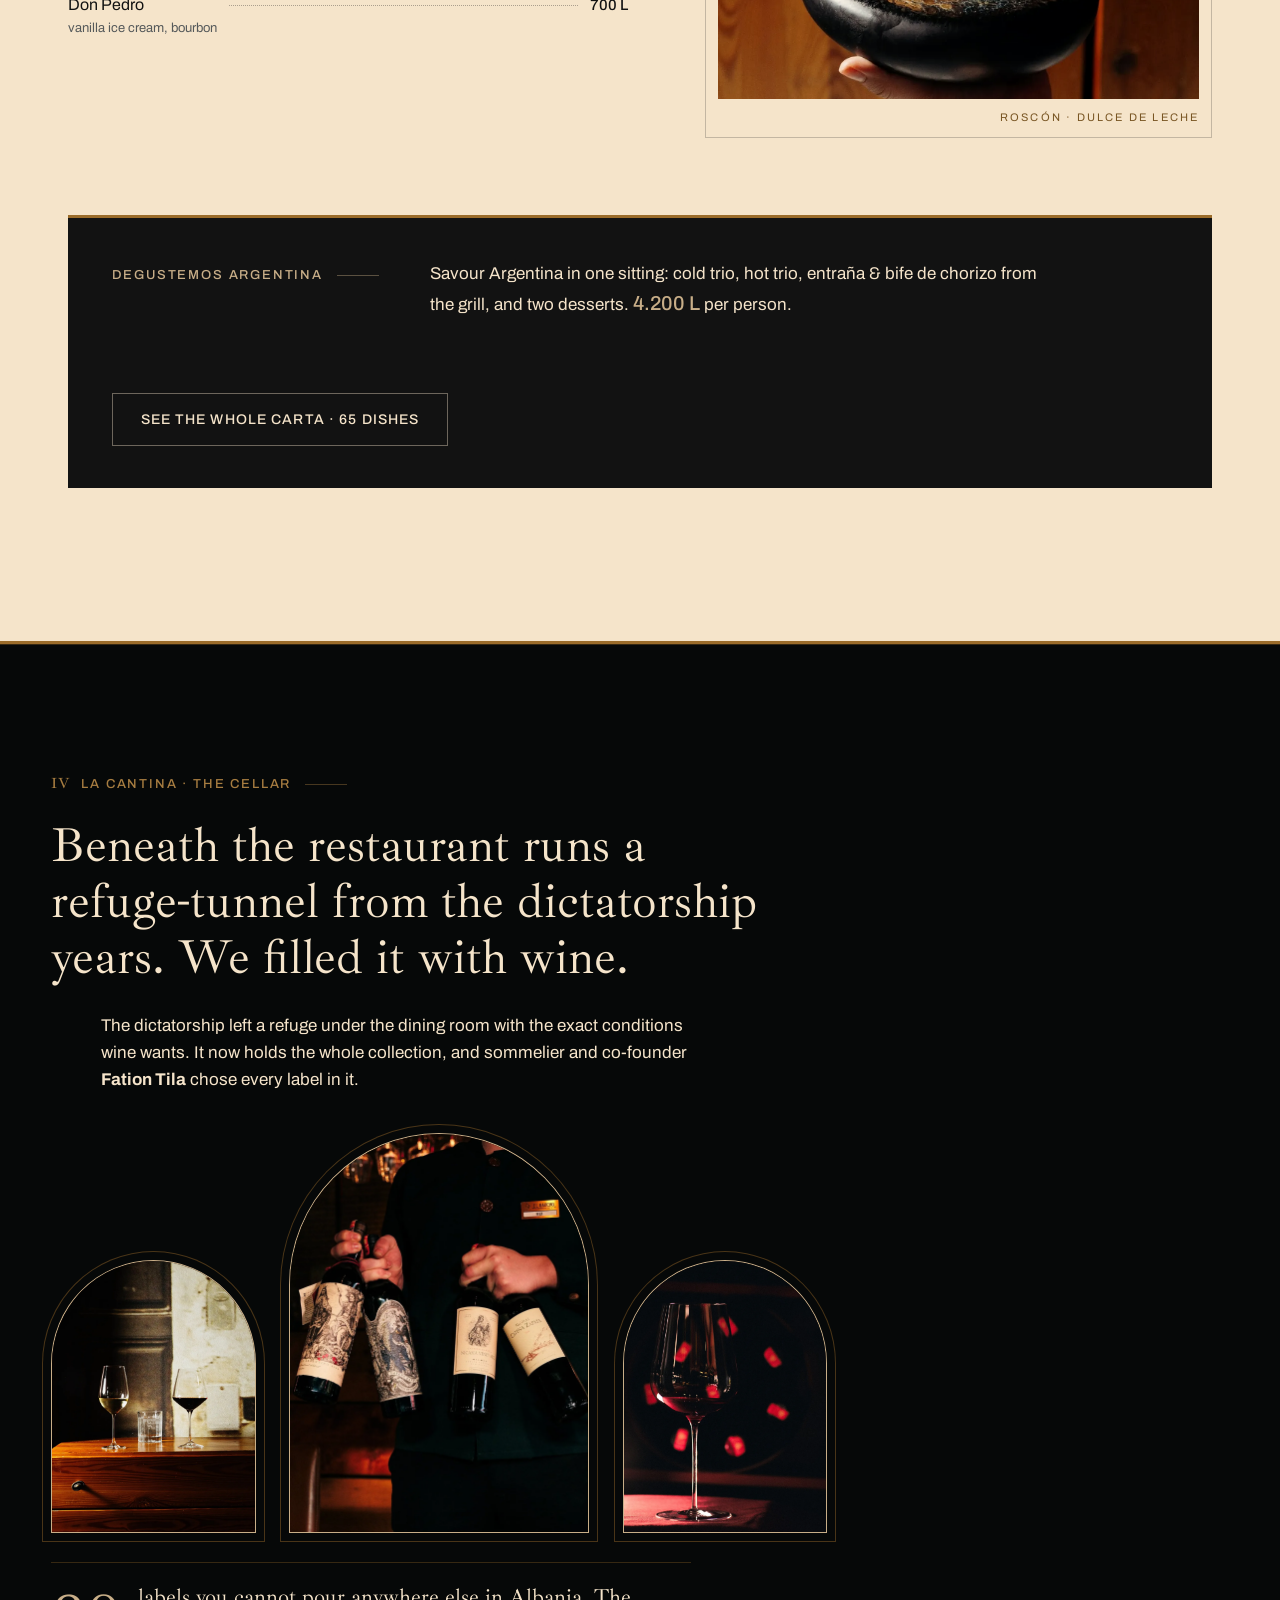
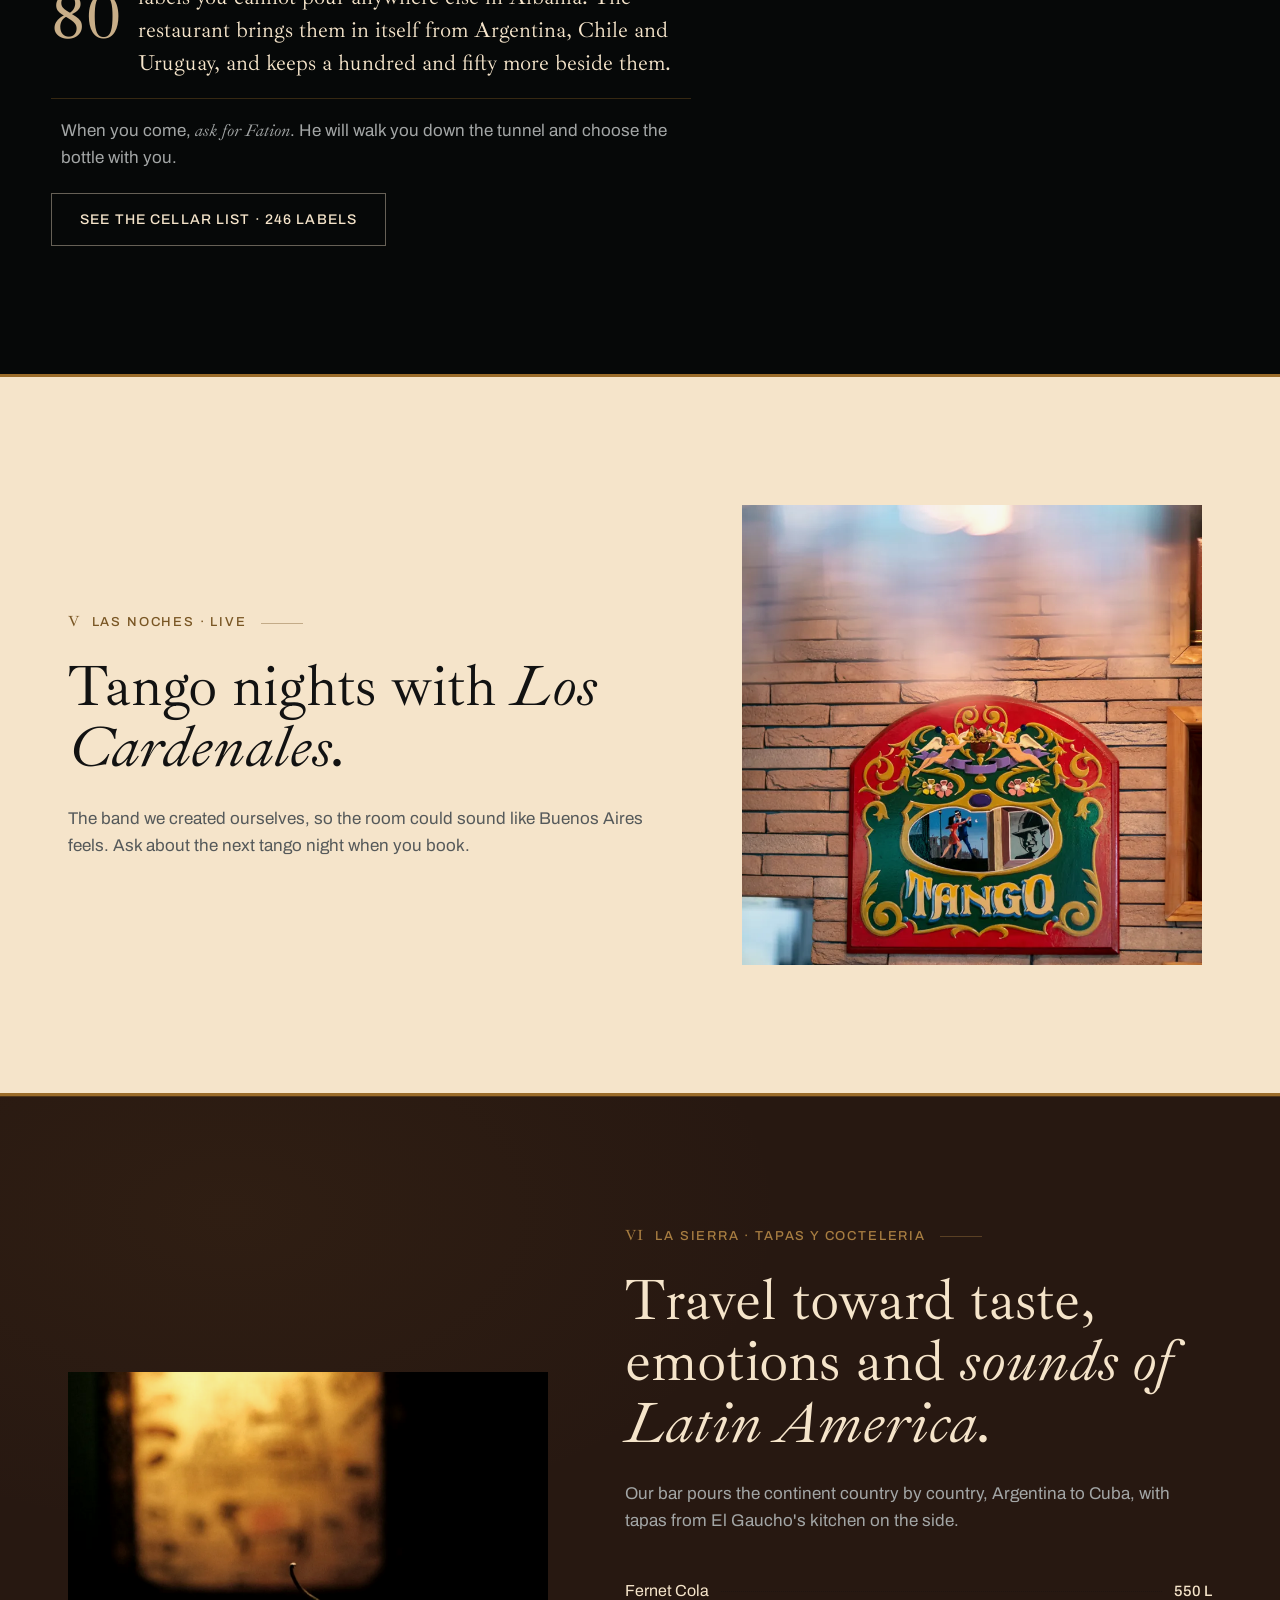
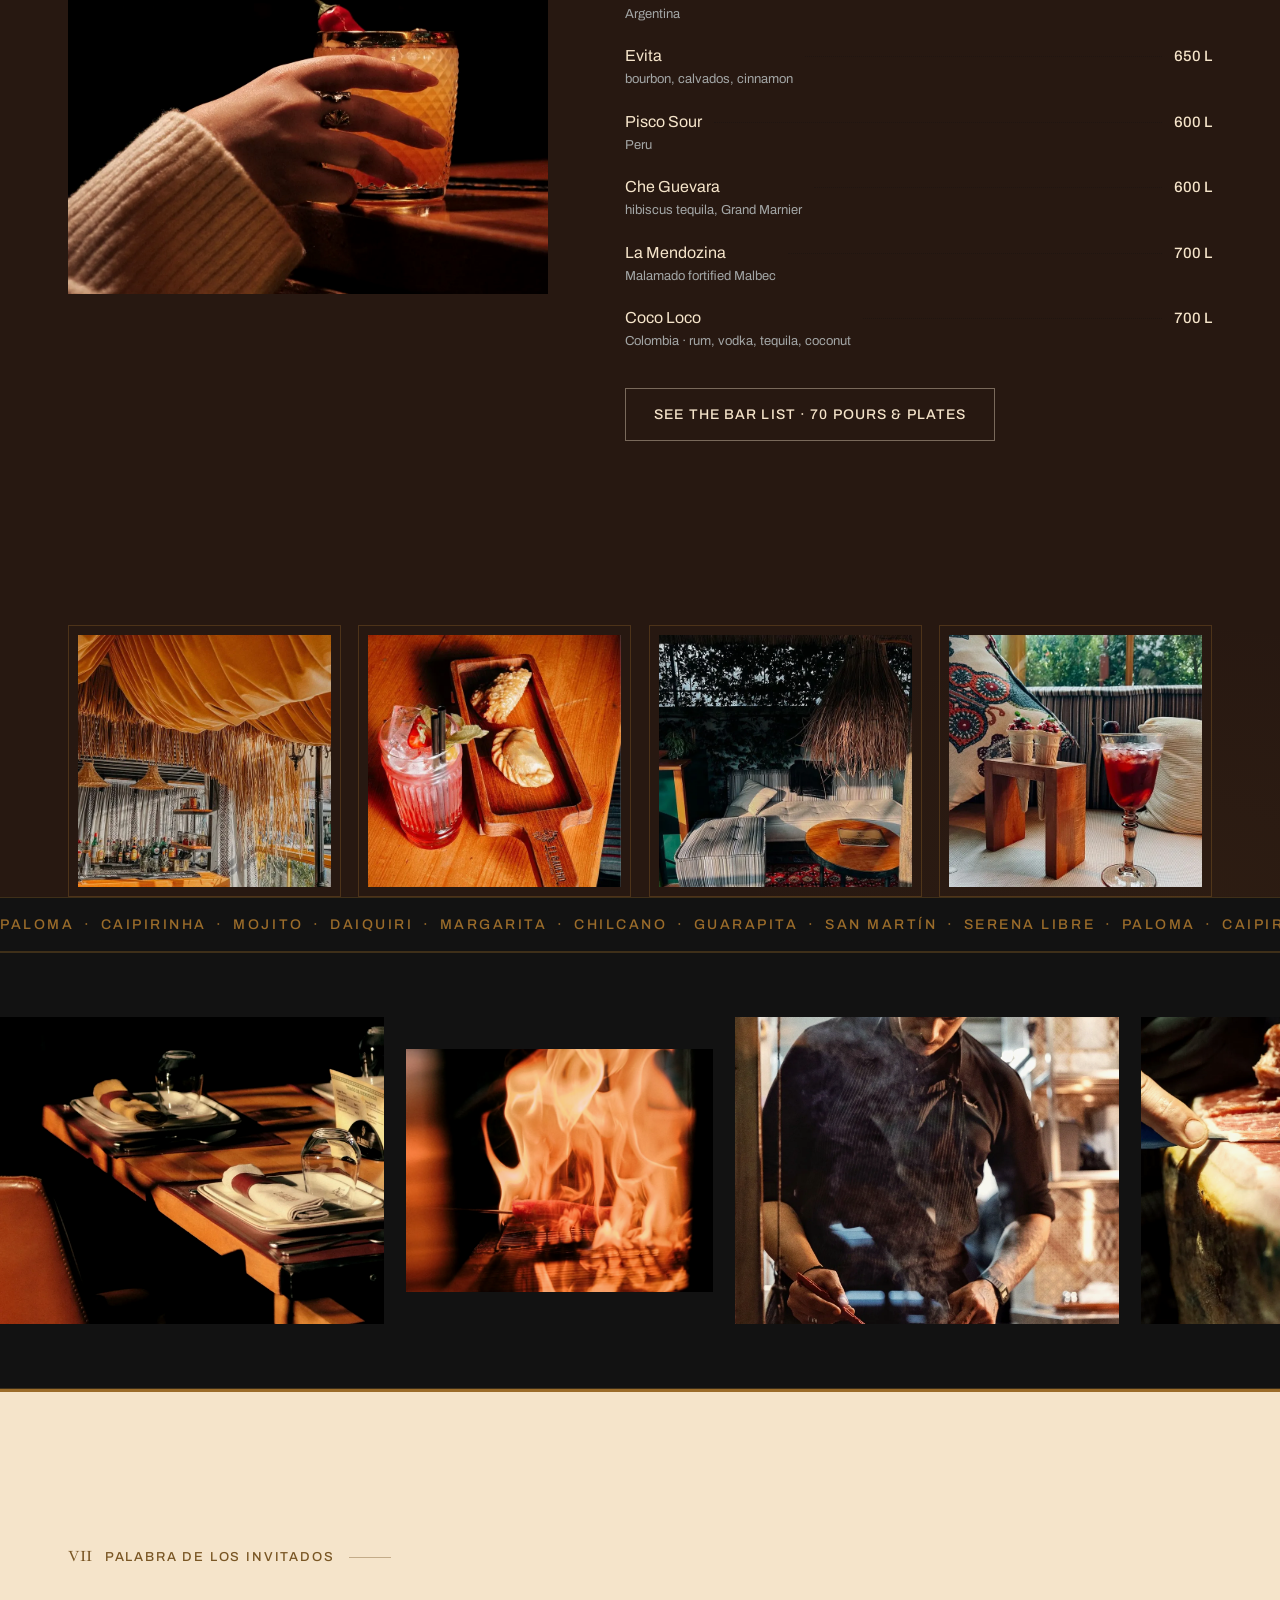
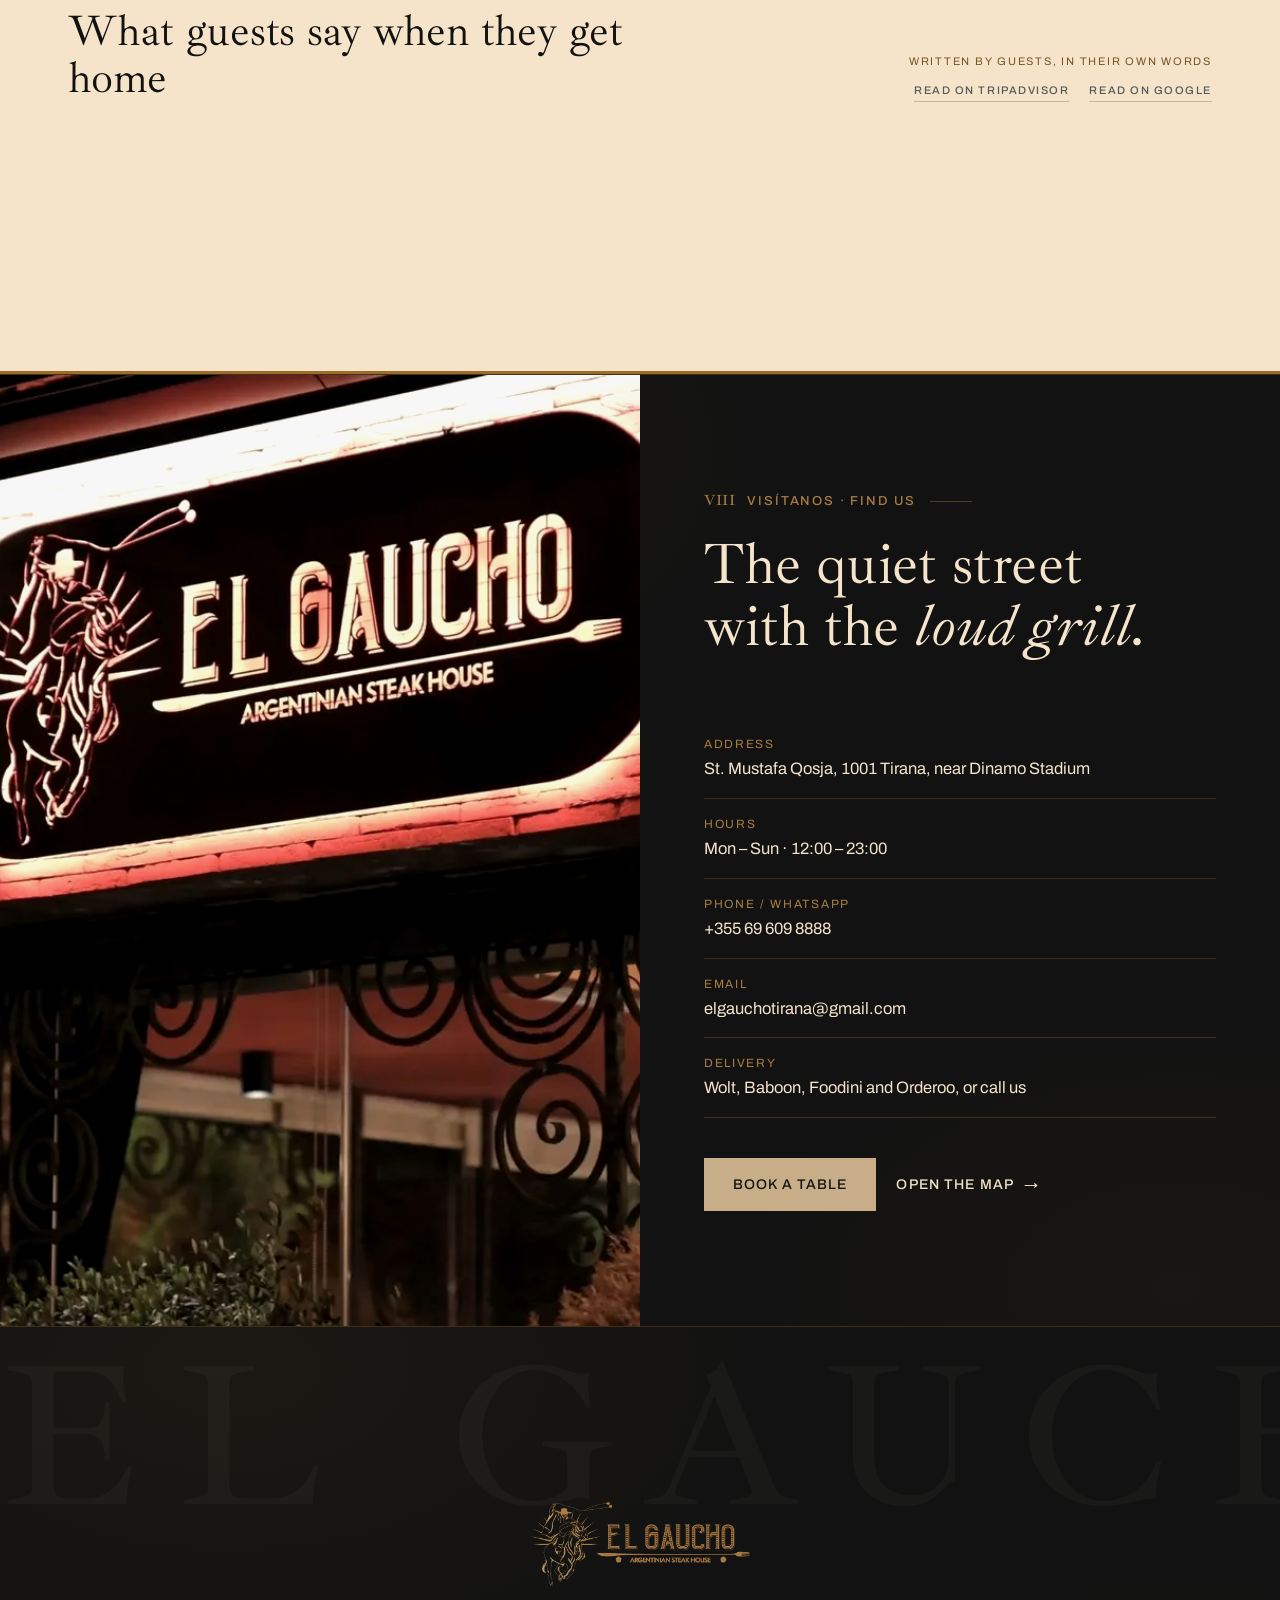
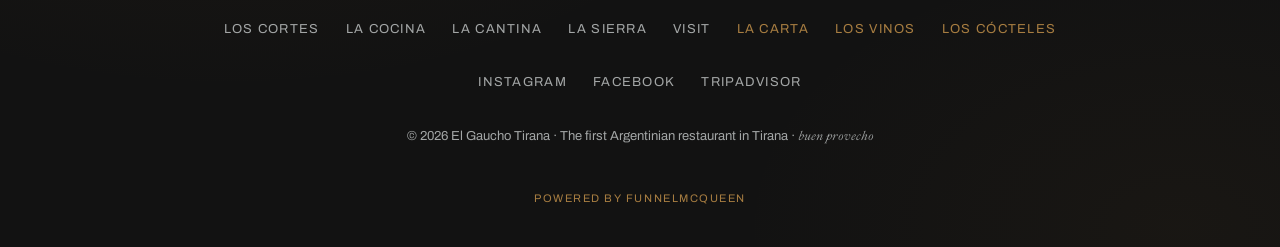
==== commit 234ab3d5: "Reorder the middle of the page so the grounds interlock La Cantina and La Sierra were both dark and " ====
--- a/index.html
+++ b/index.html
@@ -350,13 +350,27 @@
     </section>
 
     <!-- ============ LA SIERRA ============ -->
+    <section class="tango on-cream" id="tango">
+      <div class="tango__grid">
+        <div class="tango__text">
+          <p class="label reveal-label"><i>V</i>Las noches &middot; live</p>
+          <h2 class="h2 reveal-up">Tango nights with <em>Los Cardenales.</em></h2>
+          <p class="body body--muted reveal-up">The band we created ourselves, so the room could sound like Buenos Aires feels. Ask about the next tango night when you book.</p>
+        </div>
+        <figure class="tango__media frame reveal-frame" data-speed="1.05">
+          <img src="assets/img/tango-sign.webp" alt="Hand-painted fileteado Tango sign on the brick wall" loading="lazy">
+        </figure>
+      </div>
+    </section>
+
+    <!-- ============ TANGO ============ -->
     <section class="sierra soul" id="sierra">
       <div class="sierra__grid">
         <figure class="sierra__media reveal-frame">
           <img src="assets/img/sierra-old-fashioned.webp" alt="An amber cocktail with a chili garnish at the candlelit bar of La Sierra" loading="lazy">
         </figure>
         <div class="sierra__text">
-          <p class="label reveal-label"><i>V</i>La Sierra &middot; tapas y cocteleria</p>
+          <p class="label reveal-label"><i>VI</i>La Sierra &middot; tapas y cocteleria</p>
           <h2 class="h2 reveal-up">Travel toward taste, emotions and <em>sounds of Latin America.</em></h2>
           <p class="body body--muted reveal-up">Our bar pours the continent country by country, Argentina to Cuba, with tapas from El Gaucho's kitchen on the side.</p>
           <ul class="sierra__list">
@@ -382,20 +396,6 @@
           <span>Paloma&ensp;·&ensp;Caipirinha&ensp;·&ensp;Mojito&ensp;·&ensp;Daiquiri&ensp;·&ensp;Margarita&ensp;·&ensp;Chilcano&ensp;·&ensp;Guarapita&ensp;·&ensp;San Martín&ensp;·&ensp;Serena Libre&ensp;·&ensp;</span>
           <span>Paloma&ensp;·&ensp;Caipirinha&ensp;·&ensp;Mojito&ensp;·&ensp;Daiquiri&ensp;·&ensp;Margarita&ensp;·&ensp;Chilcano&ensp;·&ensp;Guarapita&ensp;·&ensp;San Martín&ensp;·&ensp;Serena Libre&ensp;·&ensp;</span>
         </div>
-      </div>
-    </section>
-
-    <!-- ============ TANGO ============ -->
-    <section class="tango on-cream" id="tango">
-      <div class="tango__grid">
-        <div class="tango__text">
-          <p class="label reveal-label"><i>VI</i>Las noches &middot; live</p>
-          <h2 class="h2 reveal-up">Tango nights with <em>Los Cardenales.</em></h2>
-          <p class="body body--muted reveal-up">The band we created ourselves, so the room could sound like Buenos Aires feels. Ask about the next tango night when you book.</p>
-        </div>
-        <figure class="tango__media frame reveal-frame" data-speed="1.05">
-          <img src="assets/img/tango-sign.webp" alt="Hand-painted fileteado Tango sign on the brick wall" loading="lazy">
-        </figure>
       </div>
     </section>
 
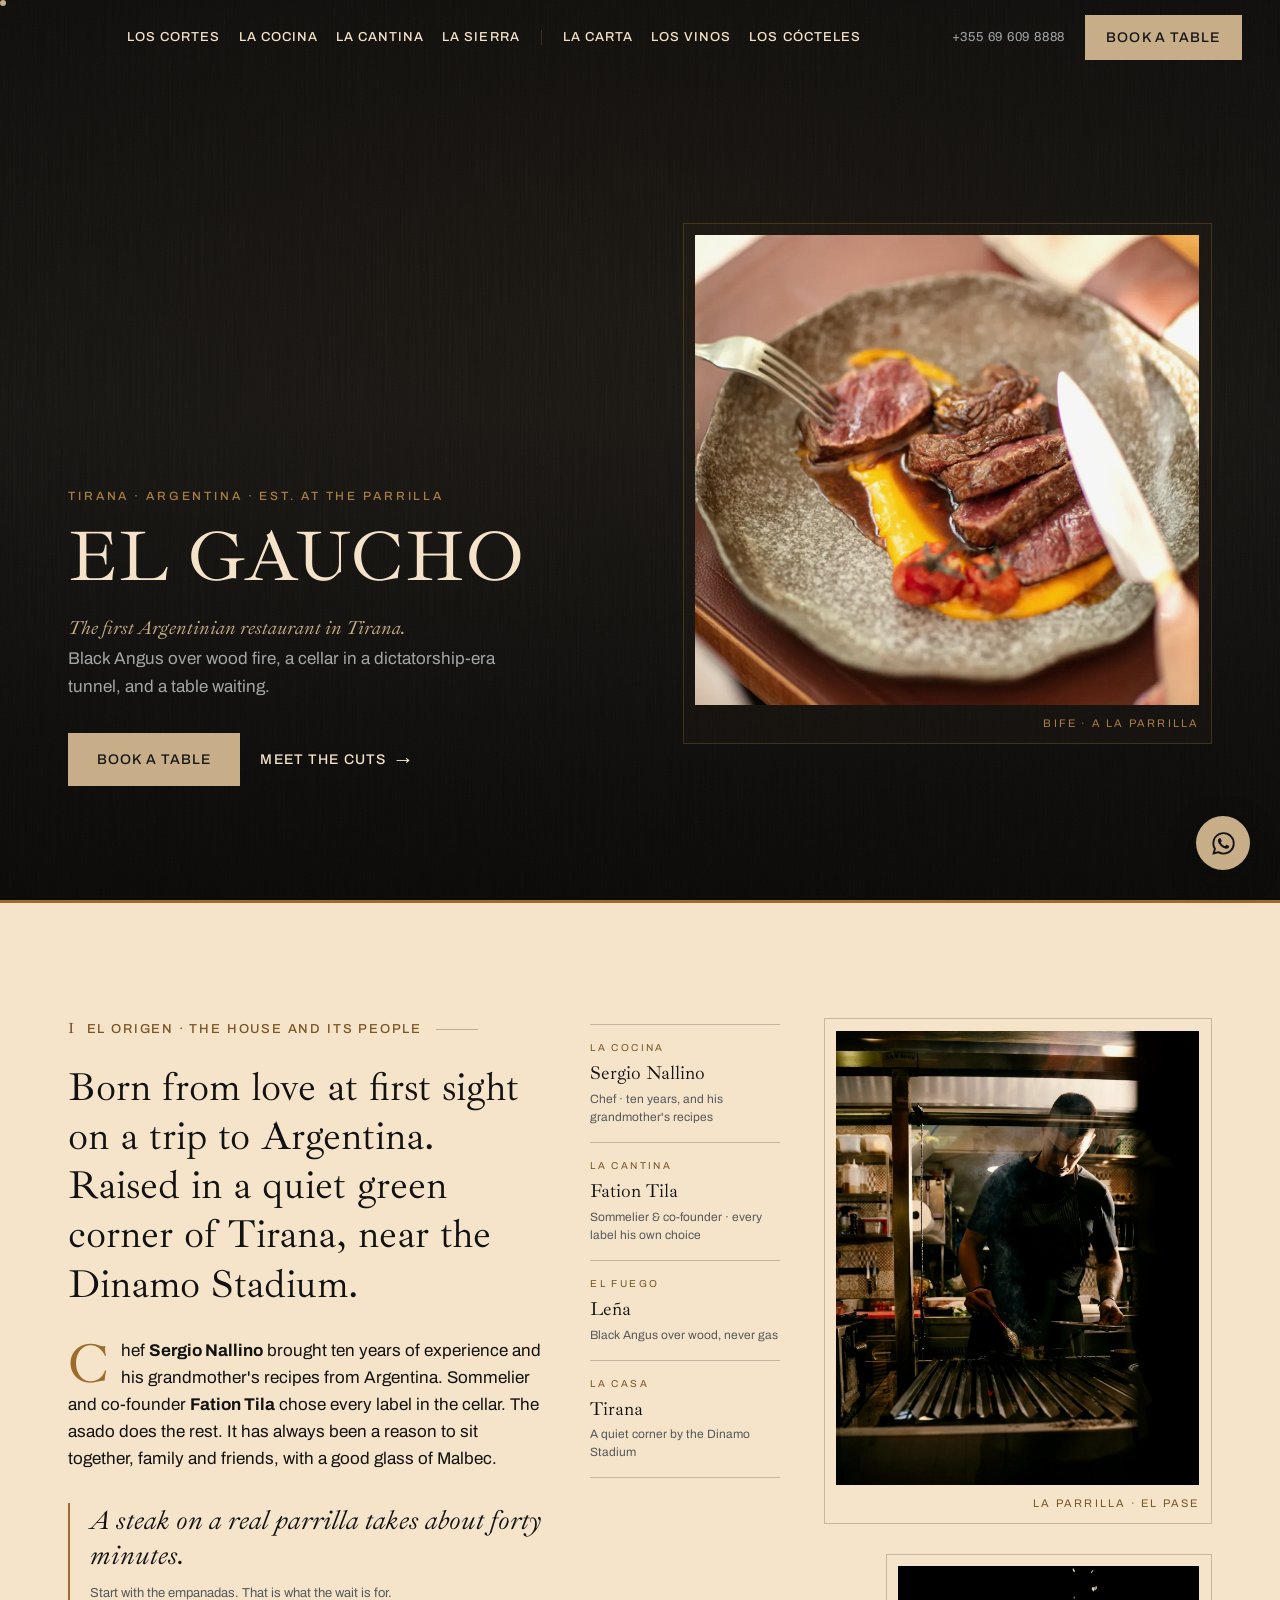
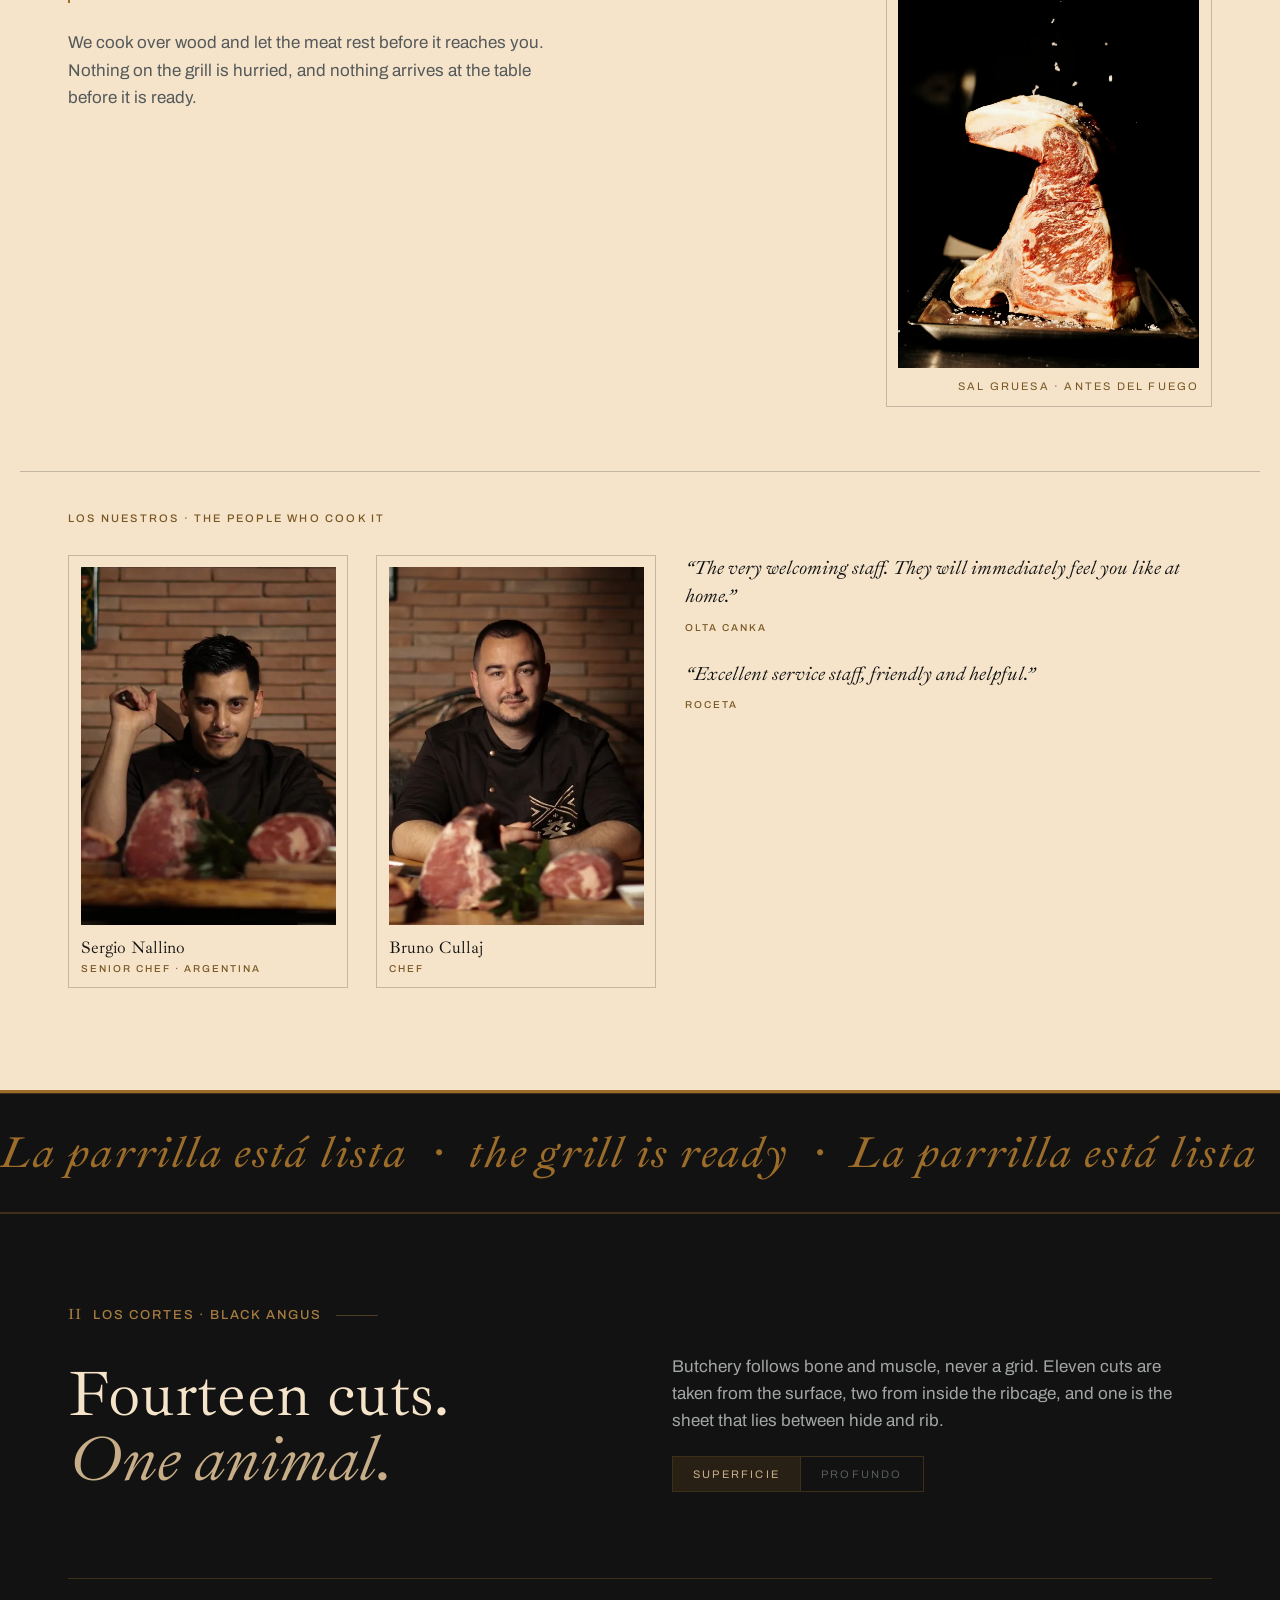
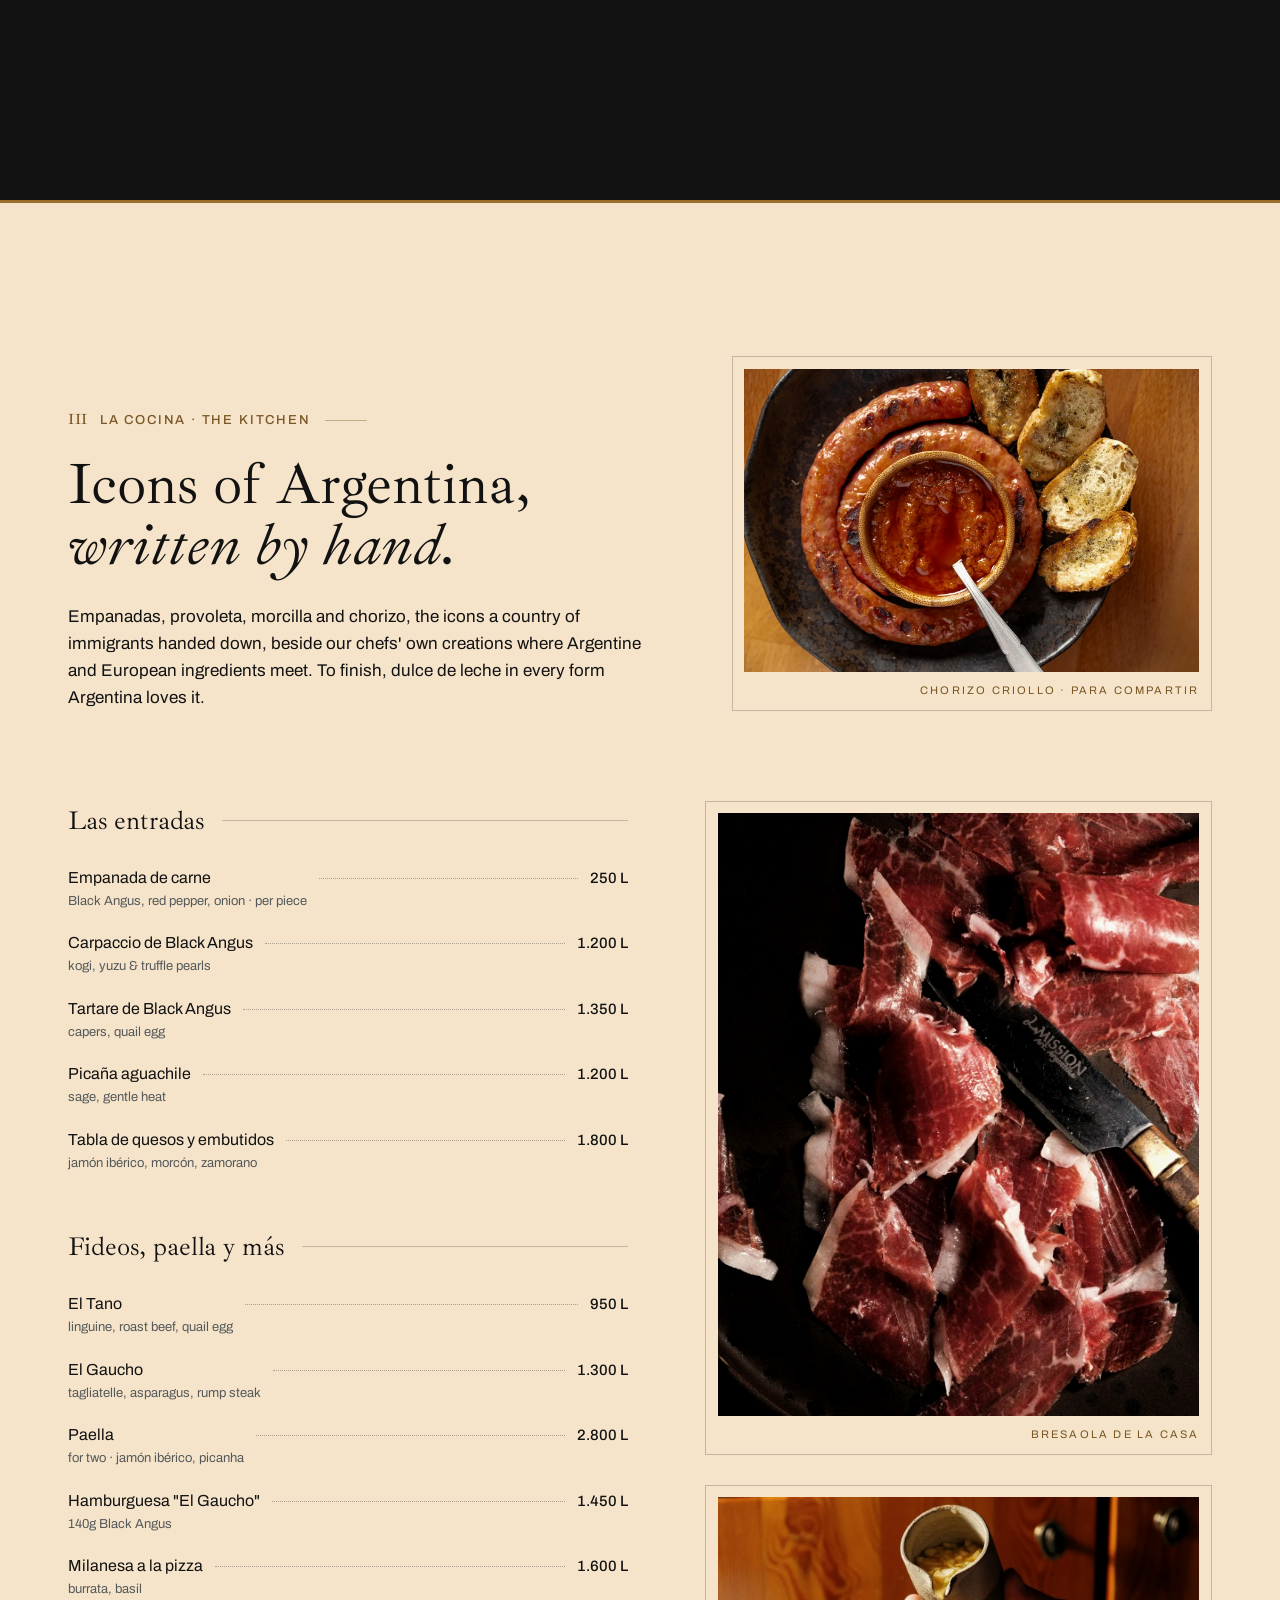
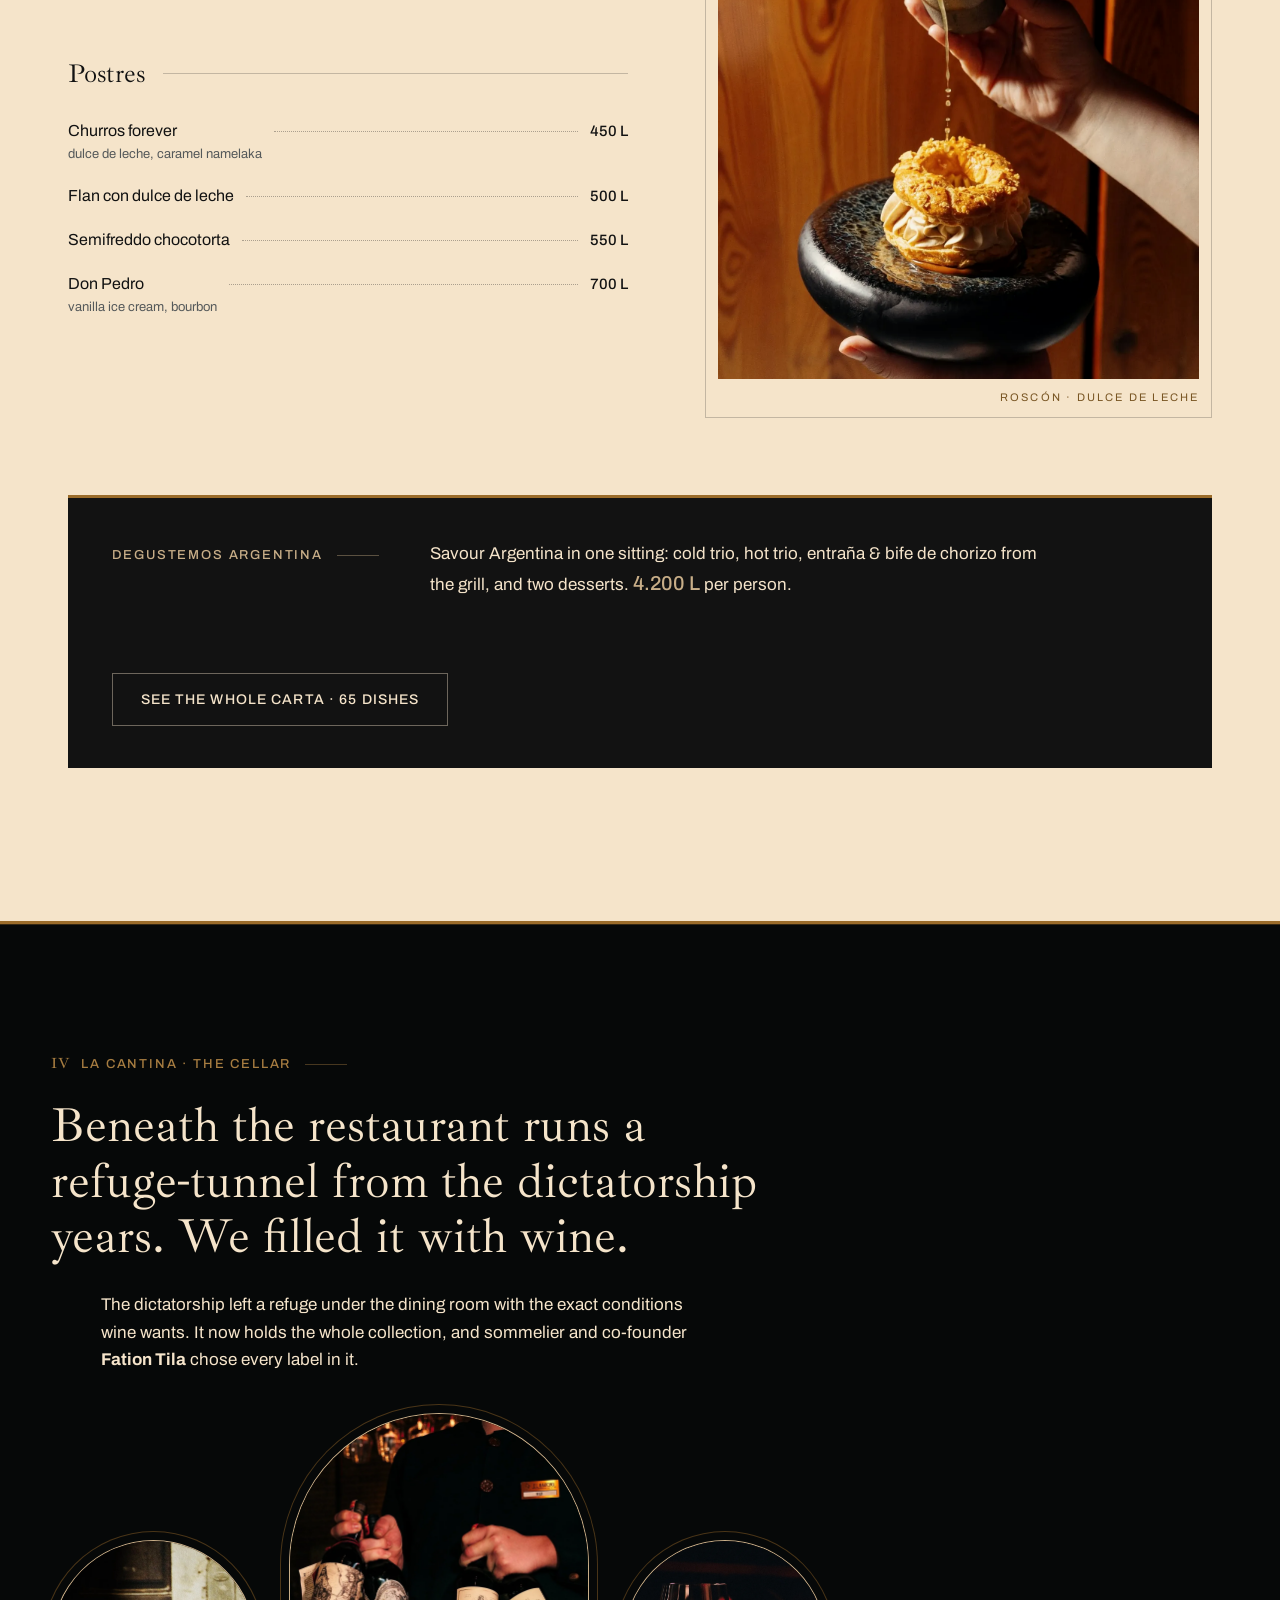
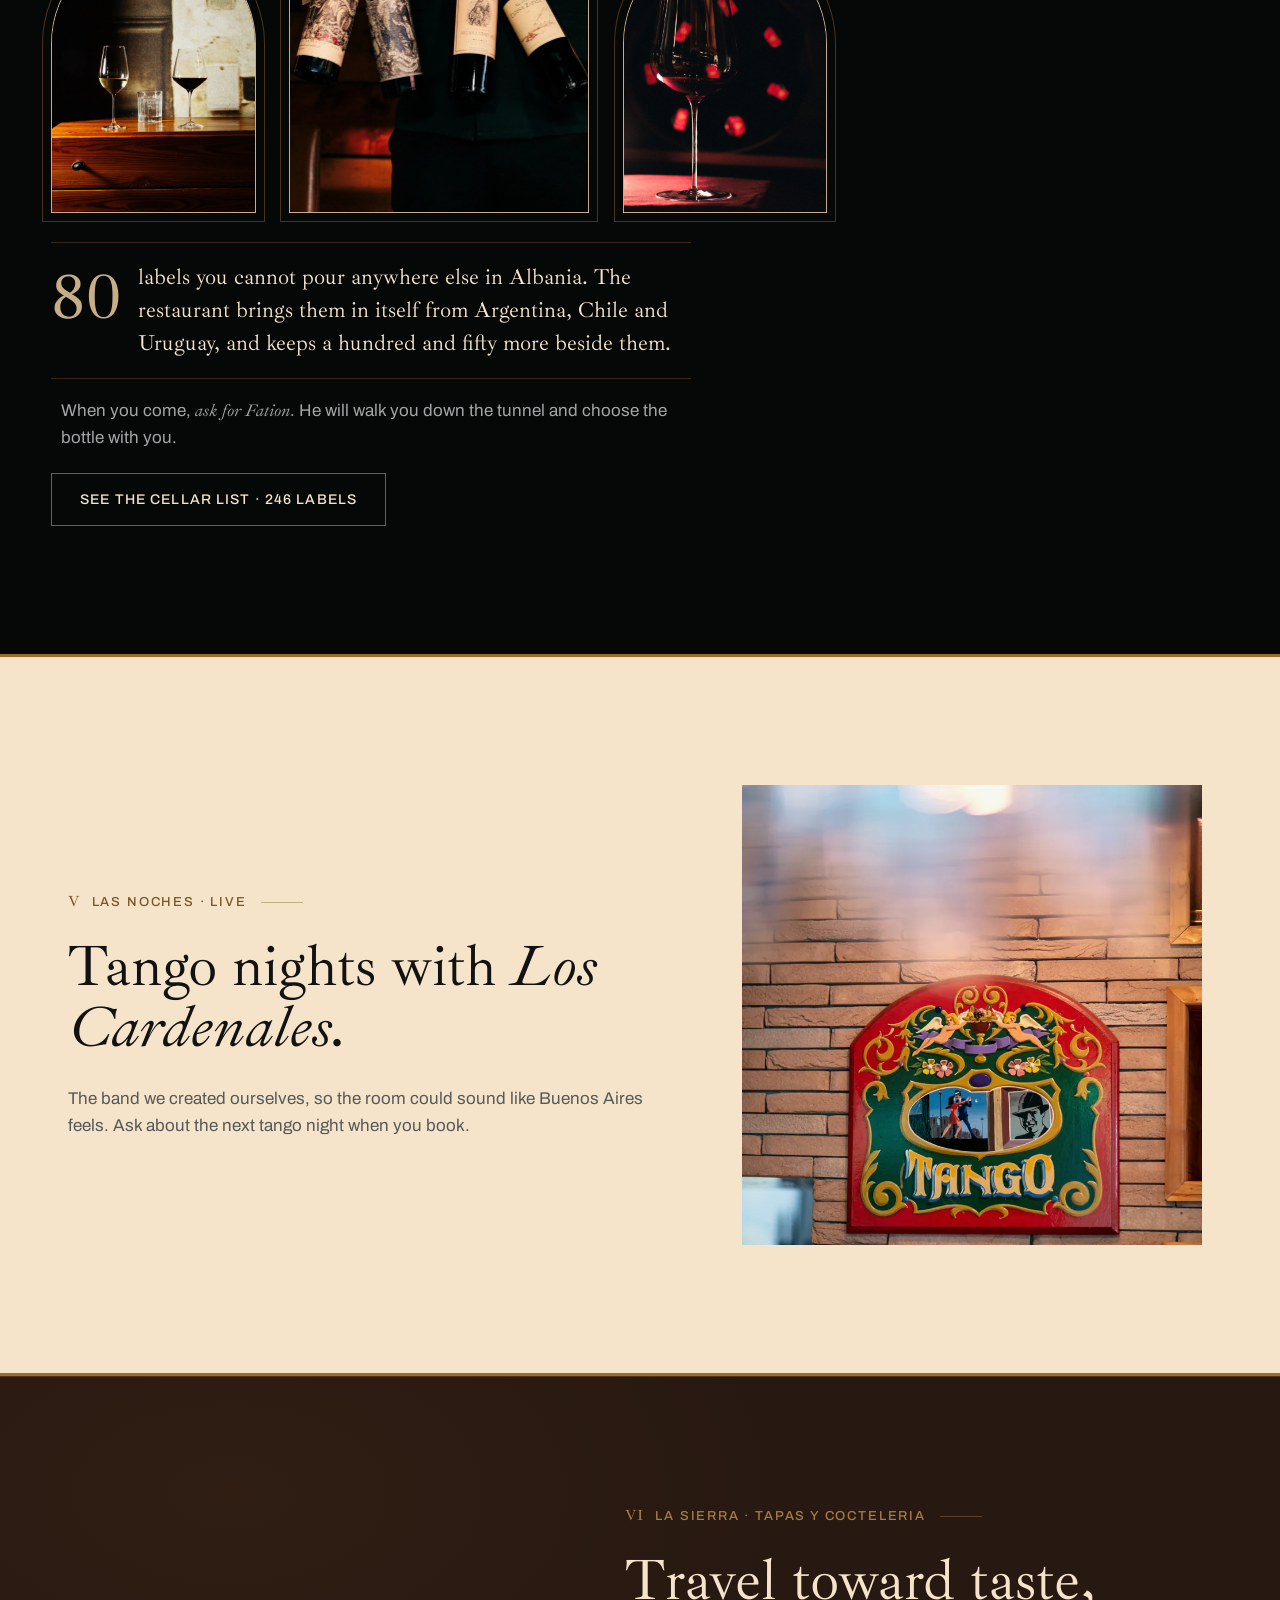
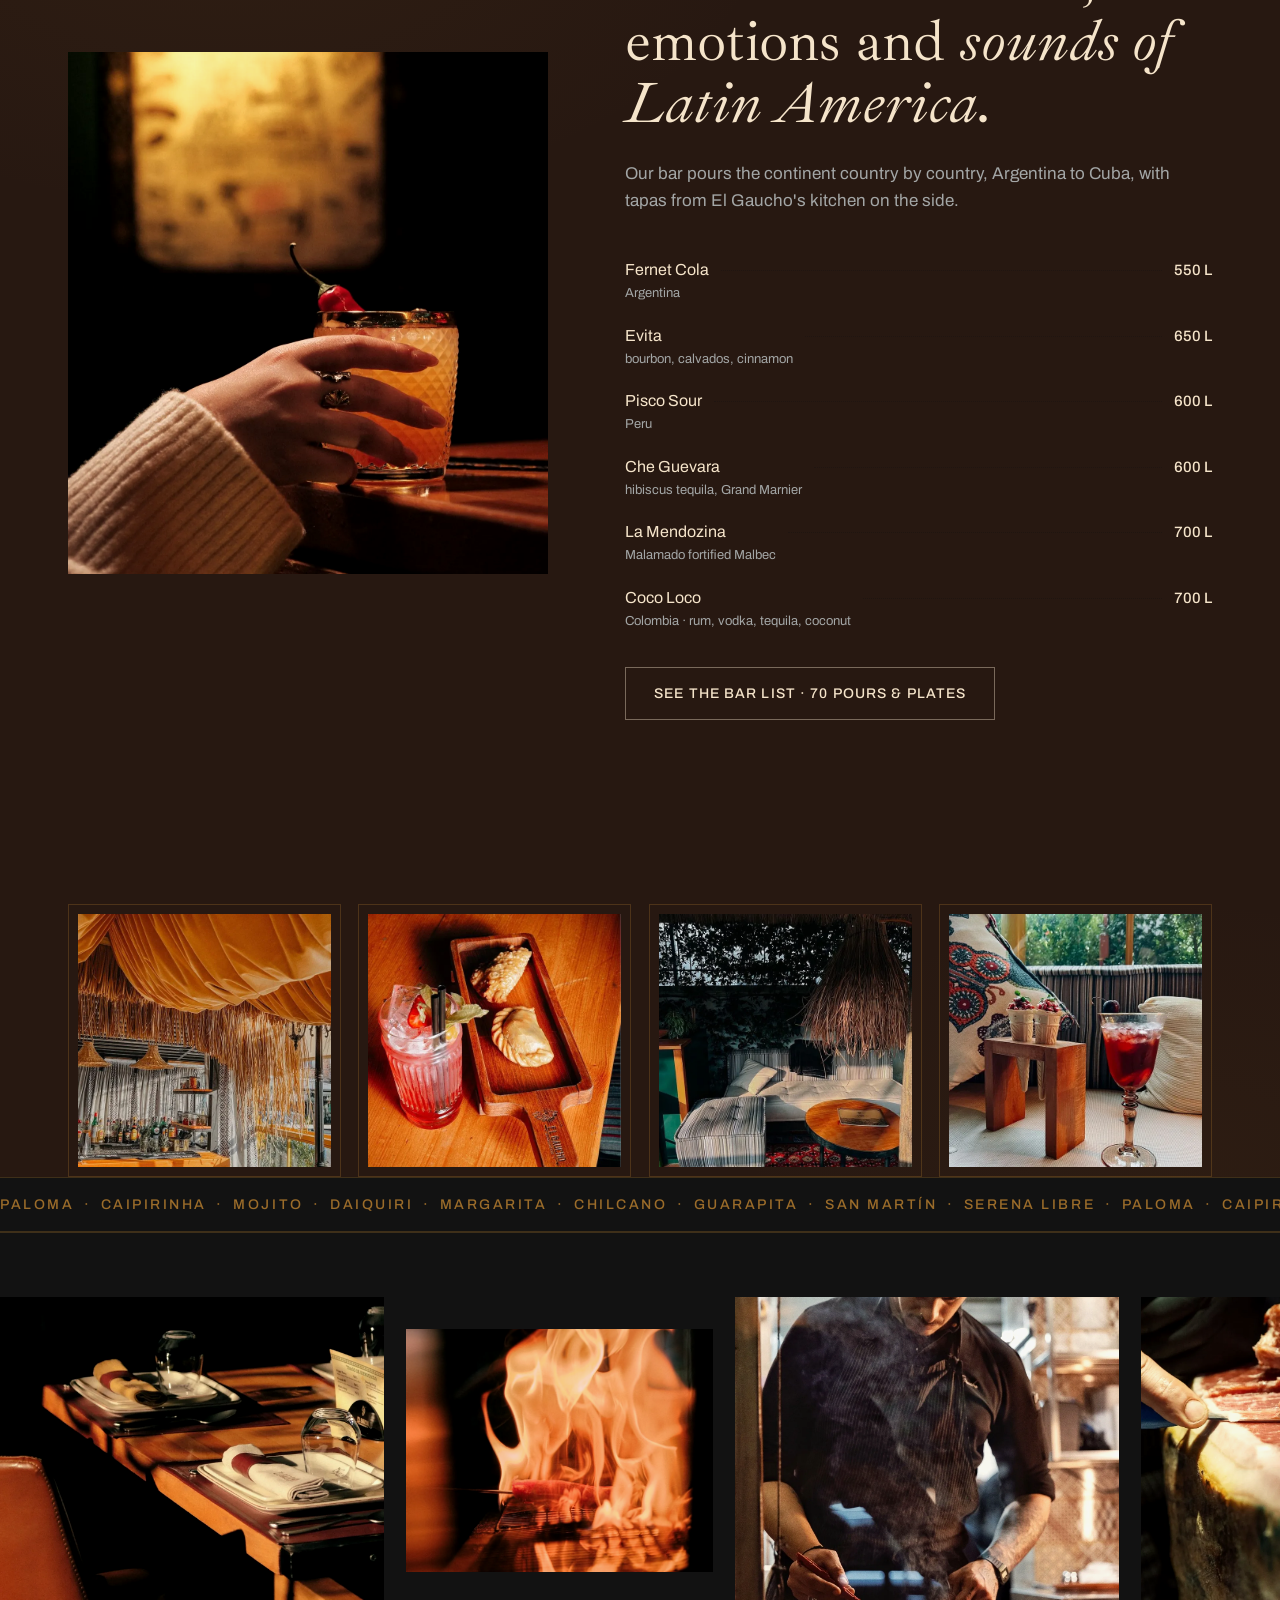
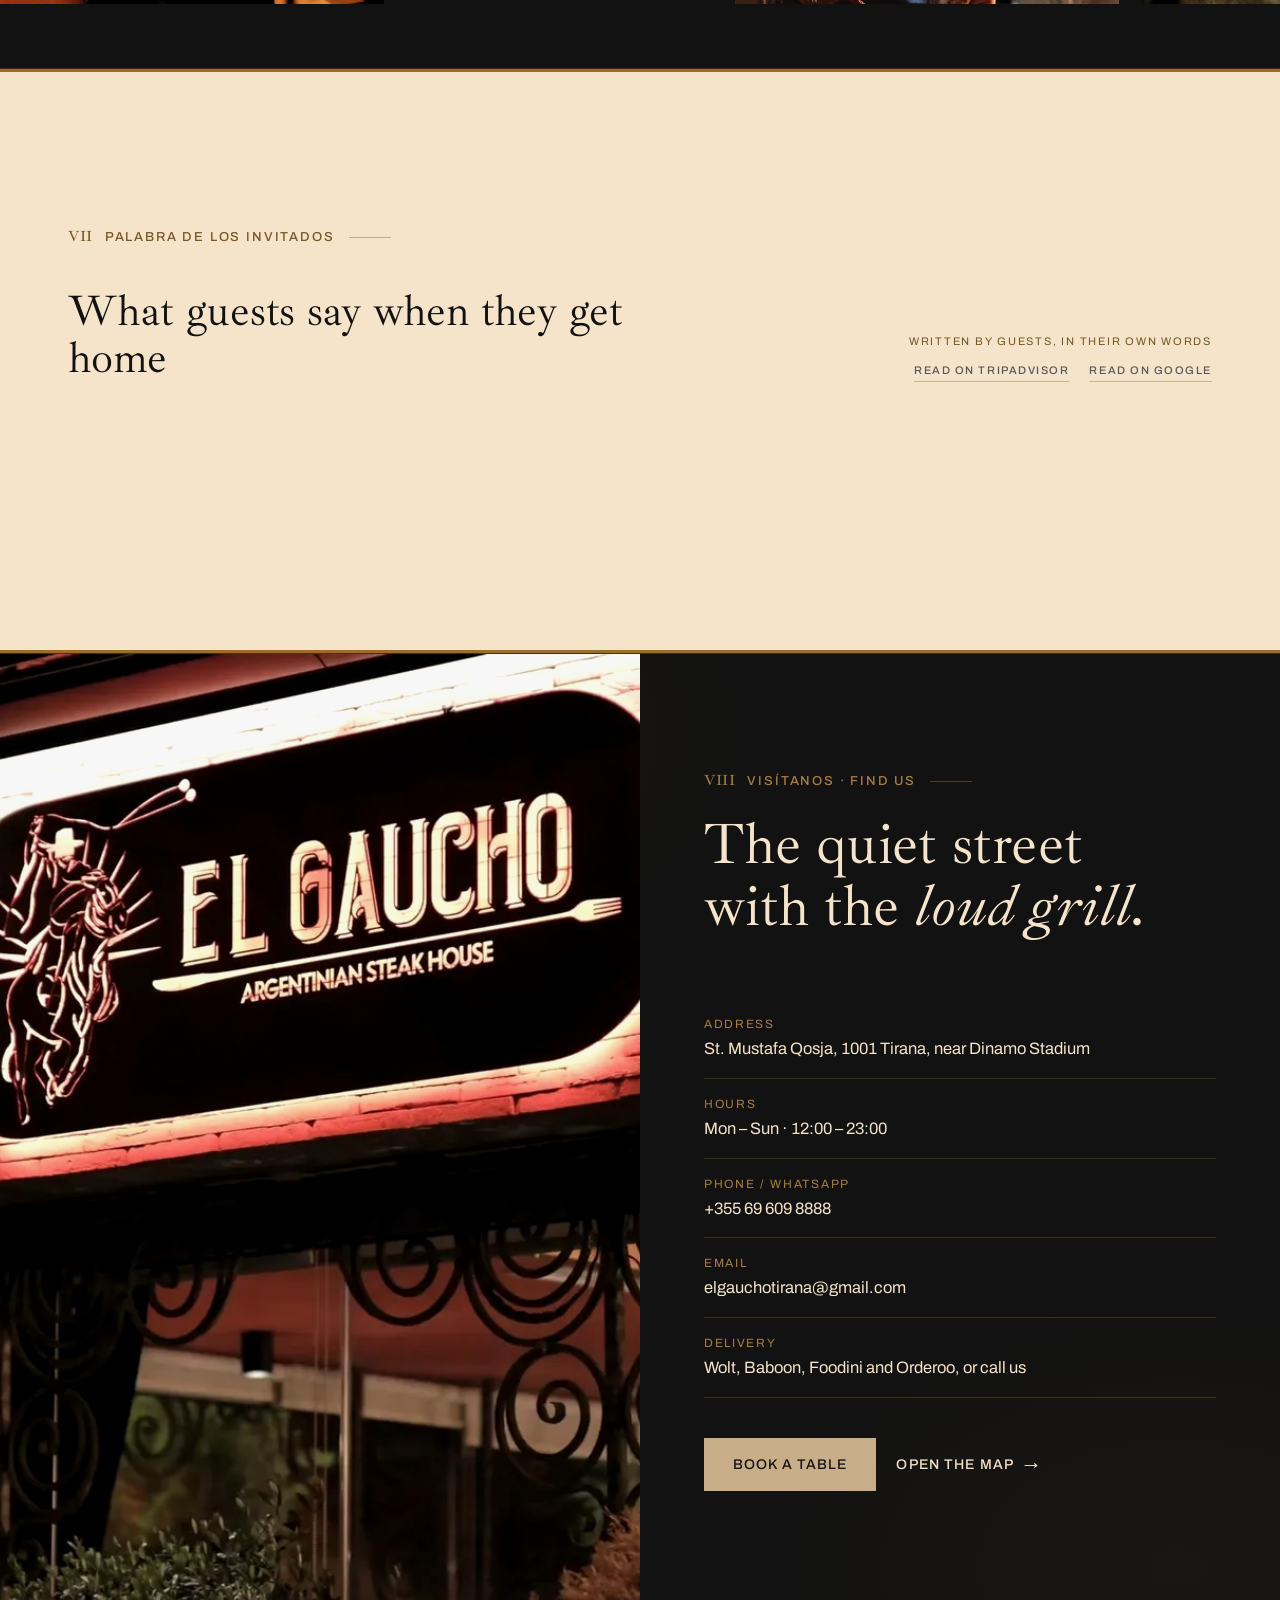
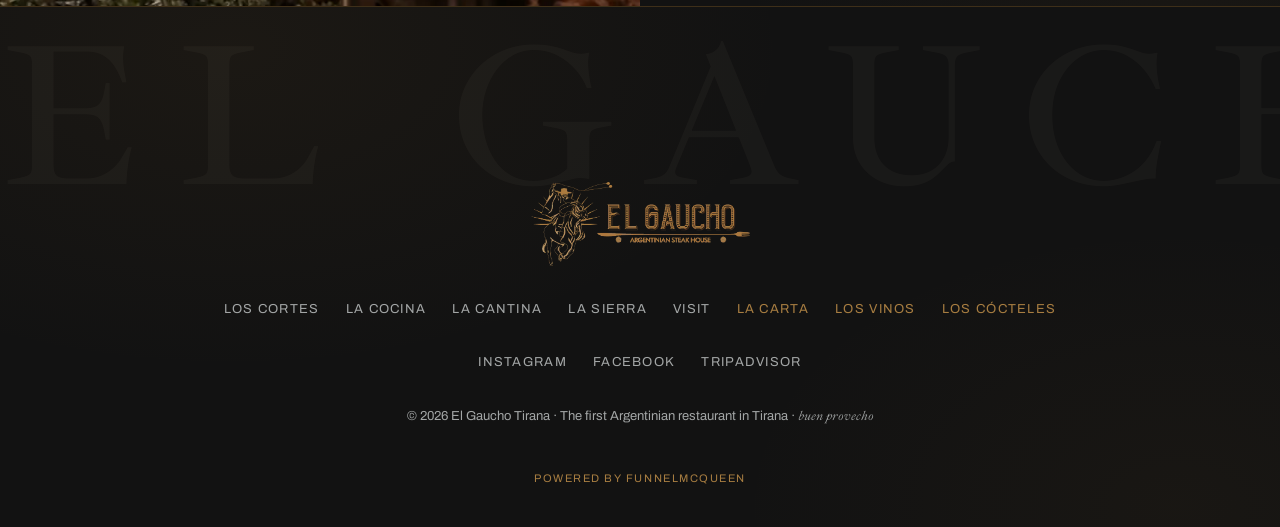
==== commit 3148eb28: "Rebuild the staff section as two rows instead of one overloaded column The people had been bolted on" ====
--- a/index.html
+++ b/index.html
@@ -14,7 +14,7 @@
   <link rel="preconnect" href="https://fonts.googleapis.com">
   <link rel="preconnect" href="https://fonts.gstatic.com" crossorigin>
   <link href="https://fonts.googleapis.com/css2?family=Archivo:wght@400;500;600&family=Ibarra+Real+Nova:ital,wght@0,400;0,500;1,400;1,500&display=swap" rel="stylesheet">
-  <link rel="stylesheet" href="assets/css/main.css?v=81">
+  <link rel="stylesheet" href="assets/css/main.css?v=83">
   <script>document.documentElement.classList.add('js');</script>
 </head>
 <body>
@@ -130,32 +130,6 @@
 
           <p class="body body--muted reveal-up">We cook over wood and let the meat rest before it reaches you. Nothing on the grill is hurried, and nothing arrives at the table before it is ready.</p>
 
-          <!-- the two who stand at the fire; Fation is named in the facts beside -->
-          <div class="people reveal-up">
-            <figure class="people__one plate">
-              <div class="plate__img"><img src="assets/img/chef-sergio.webp" alt="Sergio Nallino, senior chef at El Gaucho Tirana" loading="lazy" width="500" height="700"></div>
-              <figcaption><b>Sergio Nallino</b><span>Senior chef &middot; Argentina</span></figcaption>
-            </figure>
-            <figure class="people__one plate">
-              <div class="plate__img"><img src="assets/img/chef-bruno.webp" alt="Bruno Cullaj, chef at El Gaucho Tirana" loading="lazy" width="500" height="700"></div>
-              <figcaption><b>Bruno Cullaj</b><span>Chef</span></figcaption>
-            </figure>
-          </div>
-
-          <!-- both already published by the restaurant on its own site, and
-               both about the people rather than the plates -->
-          <div class="people__words reveal-up">
-            <blockquote>
-              <p>&ldquo;The very welcoming staff. They will immediately feel you like at home.&rdquo;</p>
-              <cite>Olta Canka</cite>
-            </blockquote>
-            <blockquote>
-              <p>&ldquo;Excellent service staff, friendly and helpful.&rdquo;</p>
-              <cite>Roceta</cite>
-            </blockquote>
-          </div>
-
-          <div class="gaucho-seal" id="creamSeal" aria-hidden="true"></div>
         </div>
 
         <aside class="facts reveal-up" aria-label="The house, in brief">
@@ -178,6 +152,33 @@
           </figure>
         </div>
 
+      </div>
+
+      <!-- THE PEOPLE — given the full width instead of a third of it: the two
+           who stand at the fire, and what guests write about them -->
+      <div class="crew">
+        <p class="crew__label reveal-label">Los nuestros &middot; the people who cook it</p>
+        <div class="crew__grid">
+          <figure class="crew__one plate reveal-card">
+            <div class="plate__img"><img src="assets/img/chef-sergio.webp" alt="Sergio Nallino, senior chef at El Gaucho Tirana" loading="lazy" width="500" height="700"></div>
+            <figcaption><b>Sergio Nallino</b><span>Senior chef &middot; Argentina</span></figcaption>
+          </figure>
+          <figure class="crew__one plate reveal-card">
+            <div class="plate__img"><img src="assets/img/chef-bruno.webp" alt="Bruno Cullaj, chef at El Gaucho Tirana" loading="lazy" width="500" height="700"></div>
+            <figcaption><b>Bruno Cullaj</b><span>Chef</span></figcaption>
+          </figure>
+          <div class="crew__words reveal-up">
+            <blockquote>
+              <p>&ldquo;The very welcoming staff. They will immediately feel you like at home.&rdquo;</p>
+              <cite>Olta Canka</cite>
+            </blockquote>
+            <blockquote>
+              <p>&ldquo;Excellent service staff, friendly and helpful.&rdquo;</p>
+              <cite>Roceta</cite>
+            </blockquote>
+            <div class="gaucho-seal" id="creamSeal" aria-hidden="true"></div>
+          </div>
+        </div>
       </div>
     </section>
 
@@ -349,7 +350,7 @@
       </div>
     </section>
 
-    <!-- ============ LA SIERRA ============ -->
+    <!-- ============ LAS NOCHES — TANGO ============ -->
     <section class="tango on-cream" id="tango">
       <div class="tango__grid">
         <div class="tango__text">
@@ -363,7 +364,7 @@
       </div>
     </section>
 
-    <!-- ============ TANGO ============ -->
+    <!-- ============ LA SIERRA ============ -->
     <section class="sierra soul" id="sierra">
       <div class="sierra__grid">
         <figure class="sierra__media reveal-frame">
--- a/assets/css/main.css
+++ b/assets/css/main.css
@@ -572,51 +572,62 @@
 }
 
 /* the house, in brief: a ruled masthead column */
-/* the two who stand at the fire, matted like every other photograph here.
-   Names read first; the role sits under them in the small caps the facts use. */
-.people {
-  display: grid; grid-template-columns: repeat(2, minmax(0, 1fr));
-  gap: clamp(14px, 1.8vw, 24px);
-  max-width: 460px; margin: clamp(30px, 4vw, 44px) 0 0;
-}
-.people__one { margin: 0; }
-.people__one .plate__img { aspect-ratio: 5 / 7; }
-/* scoped past .on-cream .plate figcaption, which sets every other caption on
-   this ground in small right-aligned caps -- a person's name is not a caption */
-.on-cream .people__one figcaption {
+/* ============================================================
+   LOS NUESTROS — the people, as a band across the whole measure.
+   They began stacked in the text column, which was already carrying the
+   label, the heading and three blocks of prose while the facts and the
+   photographs beside it ran half as tall. Given their own row they fit:
+   two portraits at 5:7 stand exactly as tall as the two guest quotes and
+   the seal stacked next to them.
+   ============================================================ */
+.crew {
+  max-width: 1240px; margin: clamp(44px, 5vw, 76px) auto 0;
+  padding: clamp(26px, 3vw, 40px) clamp(20px, 4vw, 48px) 0;
+  border-top: 1px solid var(--line-light);
+}
+.crew__label {
+  font-family: var(--sans); font-size: 11px; font-weight: 500;
+  letter-spacing: 0.2em; text-transform: uppercase;
+  color: var(--bronze-text-light); margin-bottom: clamp(18px, 2.4vw, 28px);
+}
+.crew__grid {
+  display: grid; grid-template-columns: minmax(0, 0.85fr) minmax(0, 0.85fr) minmax(0, 1.6fr);
+  gap: clamp(16px, 2.2vw, 32px); align-items: start;
+}
+.crew__one { margin: 0; }
+.crew__one .plate__img { aspect-ratio: 5 / 7; }
+/* a person's name is not a caption: past the rule that sets every other
+   caption on this ground in small right-aligned caps */
+.on-cream .crew__one figcaption {
   margin-top: 12px; text-align: left;
   font-family: var(--serif); font-size: 17px; line-height: 1.25;
   letter-spacing: 0; text-transform: none; color: var(--tinto);
 }
-.on-cream .people__one figcaption b { font-weight: 400; display: block; }
-.on-cream .people__one figcaption span {
+.on-cream .crew__one figcaption b { font-weight: 400; display: block; }
+.on-cream .crew__one figcaption span {
   display: block; margin-top: 5px;
   font-family: var(--sans); font-size: 10px; font-weight: 500;
   letter-spacing: 0.2em; text-transform: uppercase; color: var(--bronze-text-light);
 }
-@media (max-width: 520px) {
-  .people { max-width: none; }
-}
-
-/* what guests say about the people, set beneath the people themselves */
-.people__words {
-  display: grid; grid-template-columns: repeat(2, minmax(0, 1fr));
-  gap: clamp(18px, 2.4vw, 32px);
-  margin: clamp(26px, 3.4vw, 38px) 0 0;
-  padding-top: clamp(20px, 2.6vw, 28px); border-top: 1px solid var(--line-light);
-}
-.people__words blockquote { margin: 0; }
-.people__words p {
-  font-family: var(--serif); font-style: italic; font-size: 16px;
+.crew__words { display: flex; flex-direction: column; gap: clamp(18px, 2.2vw, 26px); height: 100%; }
+.crew__words blockquote { margin: 0; }
+.crew__words p {
+  font-family: var(--serif); font-style: italic; font-size: clamp(17px, 1.5vw, 20px);
   line-height: 1.45; color: var(--tinto);
 }
-.people__words cite {
+.crew__words cite {
   display: block; margin-top: 9px; font-style: normal;
   font-family: var(--sans); font-size: 10px; font-weight: 500;
   letter-spacing: 0.2em; text-transform: uppercase; color: var(--bronze-text-light);
 }
-@media (max-width: 560px) {
-  .people__words { grid-template-columns: 1fr; gap: 20px; }
+/* the seal follows the words rather than being pushed to the floor */
+.crew__words .gaucho-seal { margin-top: 6px; align-self: flex-start; }
+@media (max-width: 860px) {
+  .crew__grid { grid-template-columns: 1fr 1fr; }
+  .crew__words { grid-column: 1 / -1; margin-top: 8px; }
+}
+@media (max-width: 480px) {
+  .crew__grid { gap: 14px; }
 }
 
 .facts { position: relative; padding-top: 6px; }
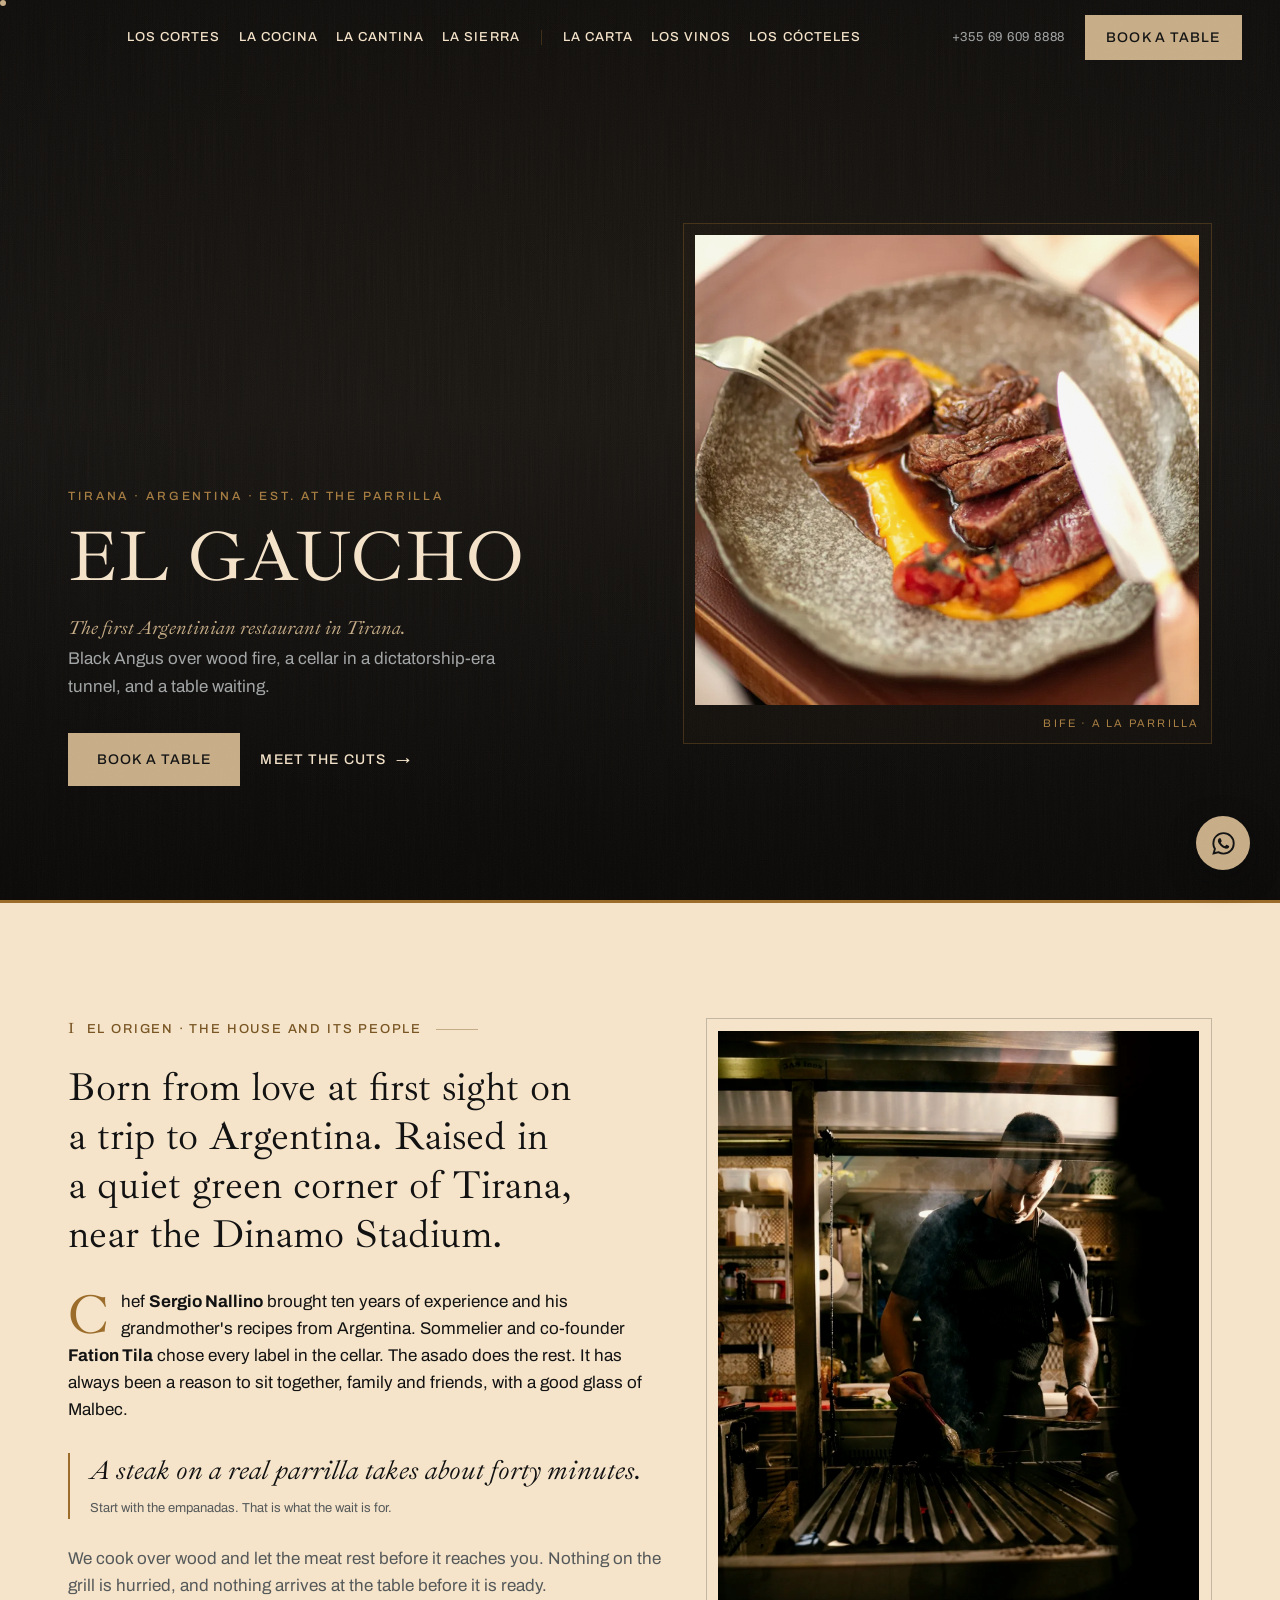
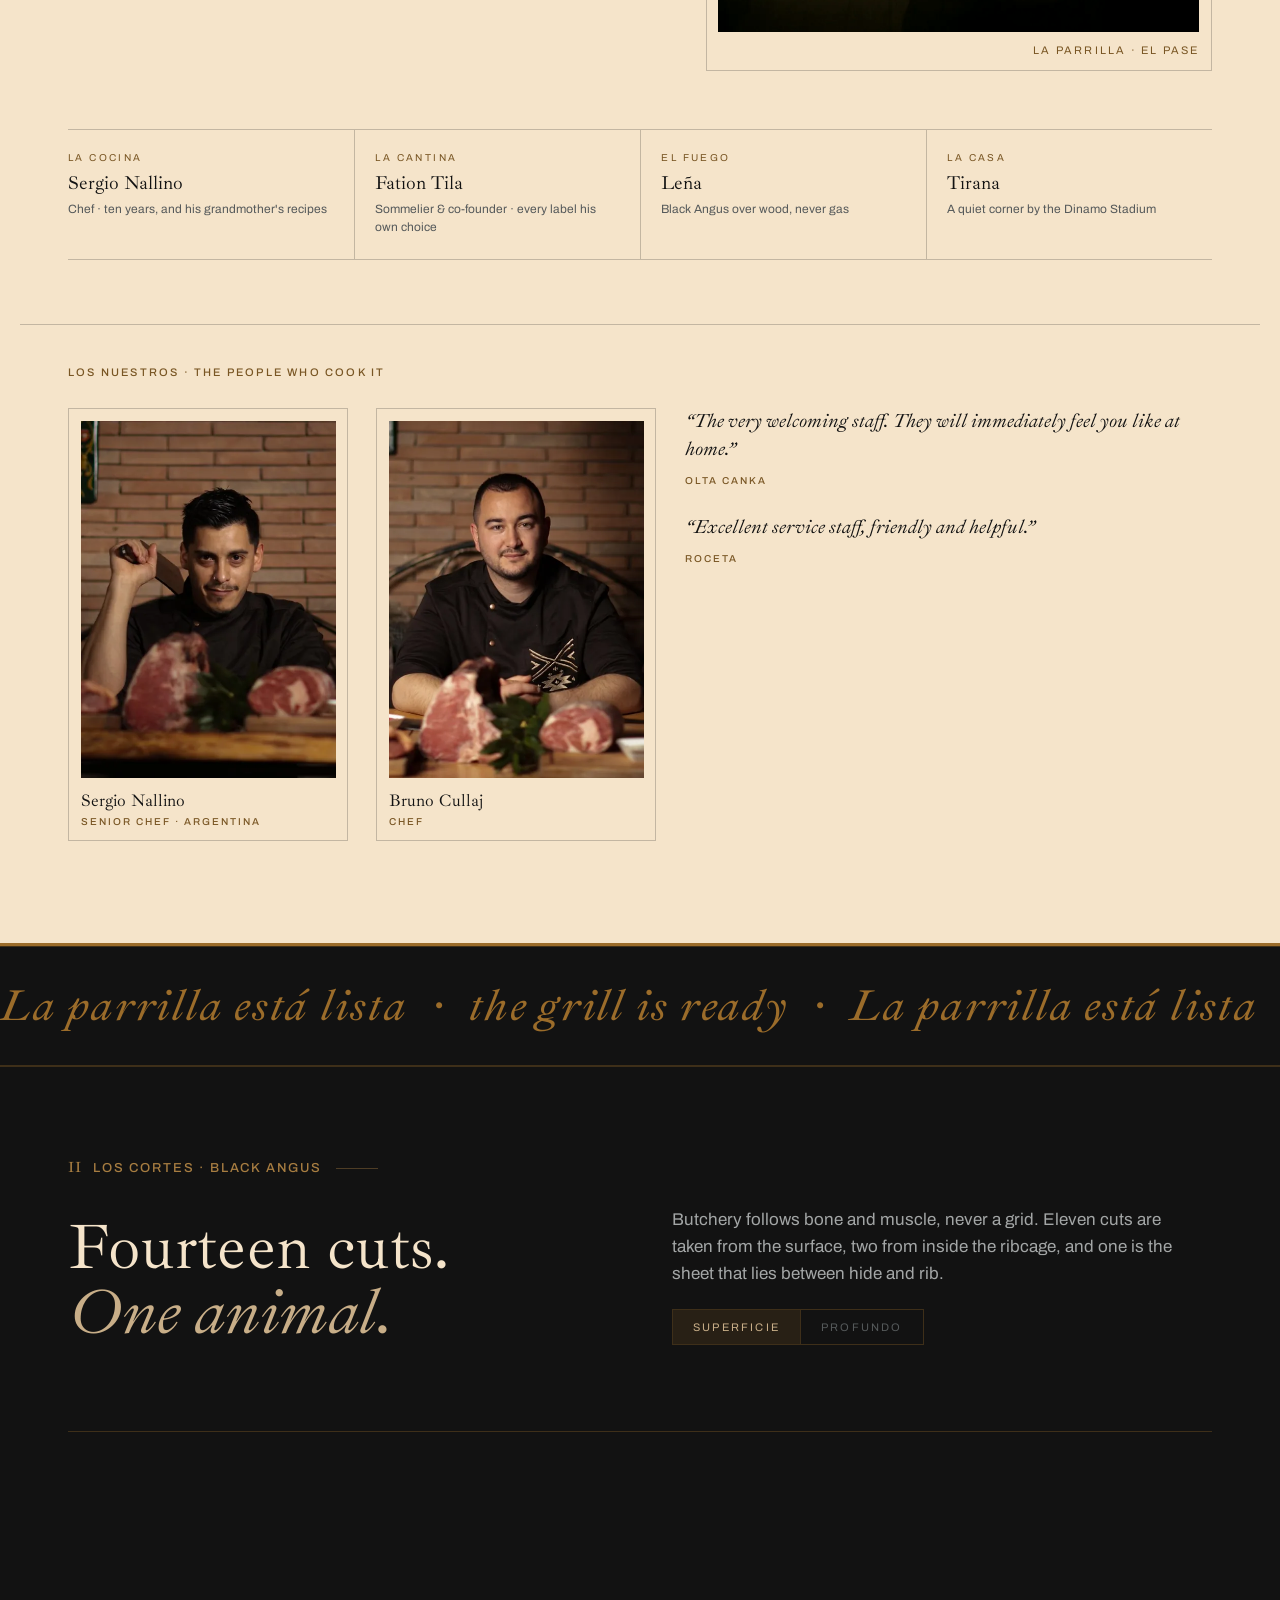
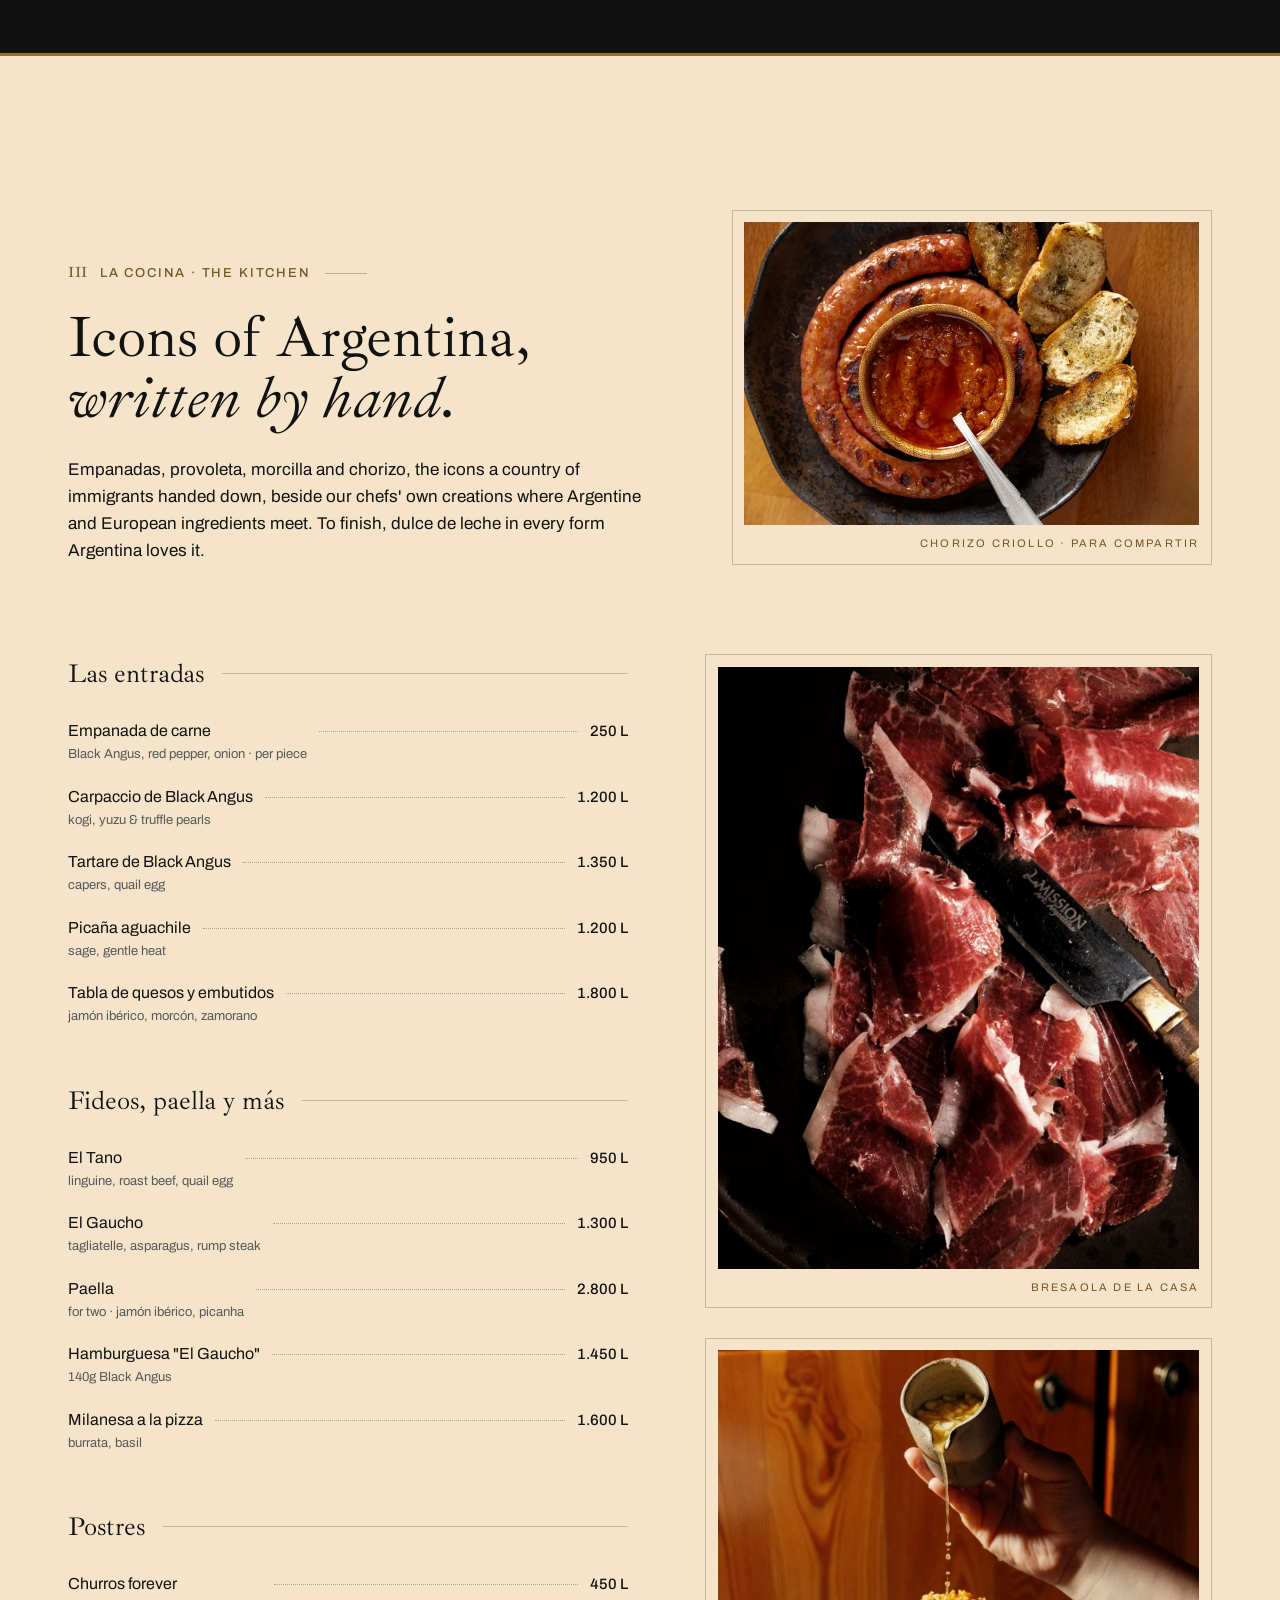
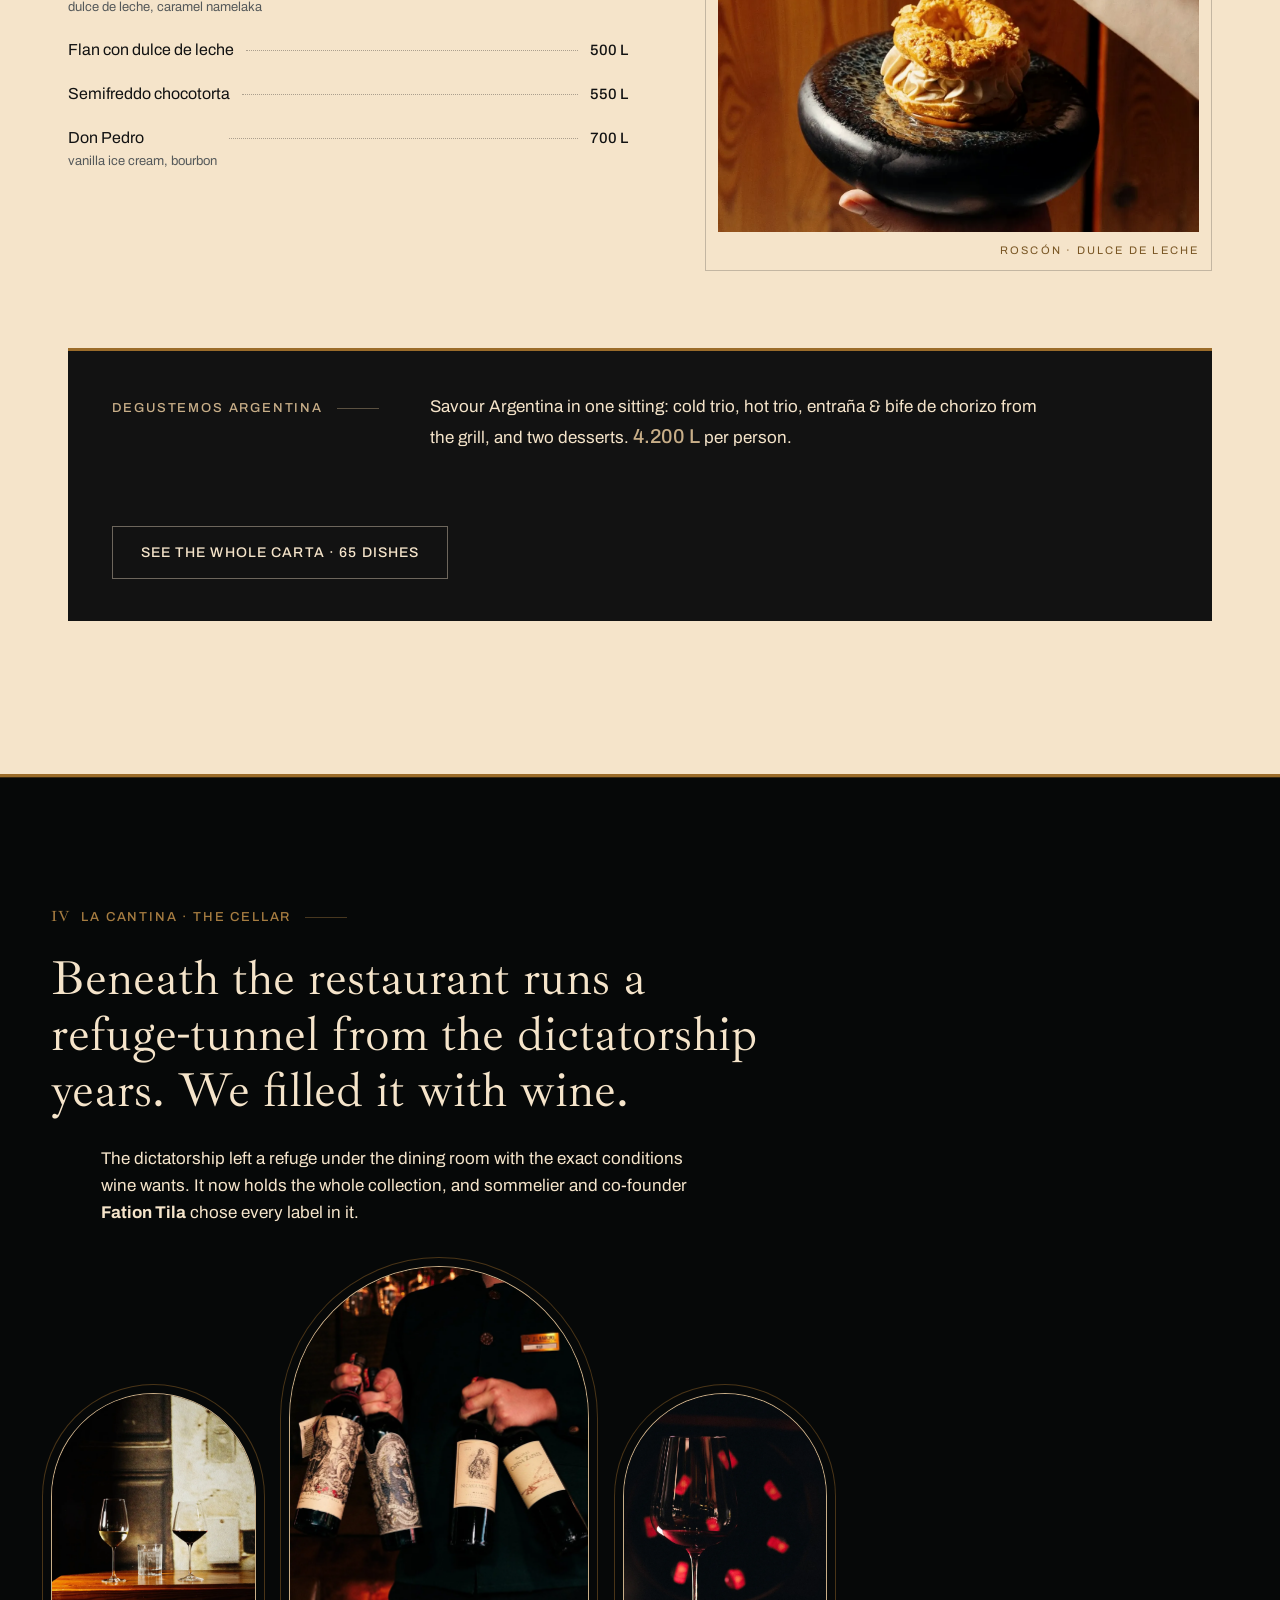
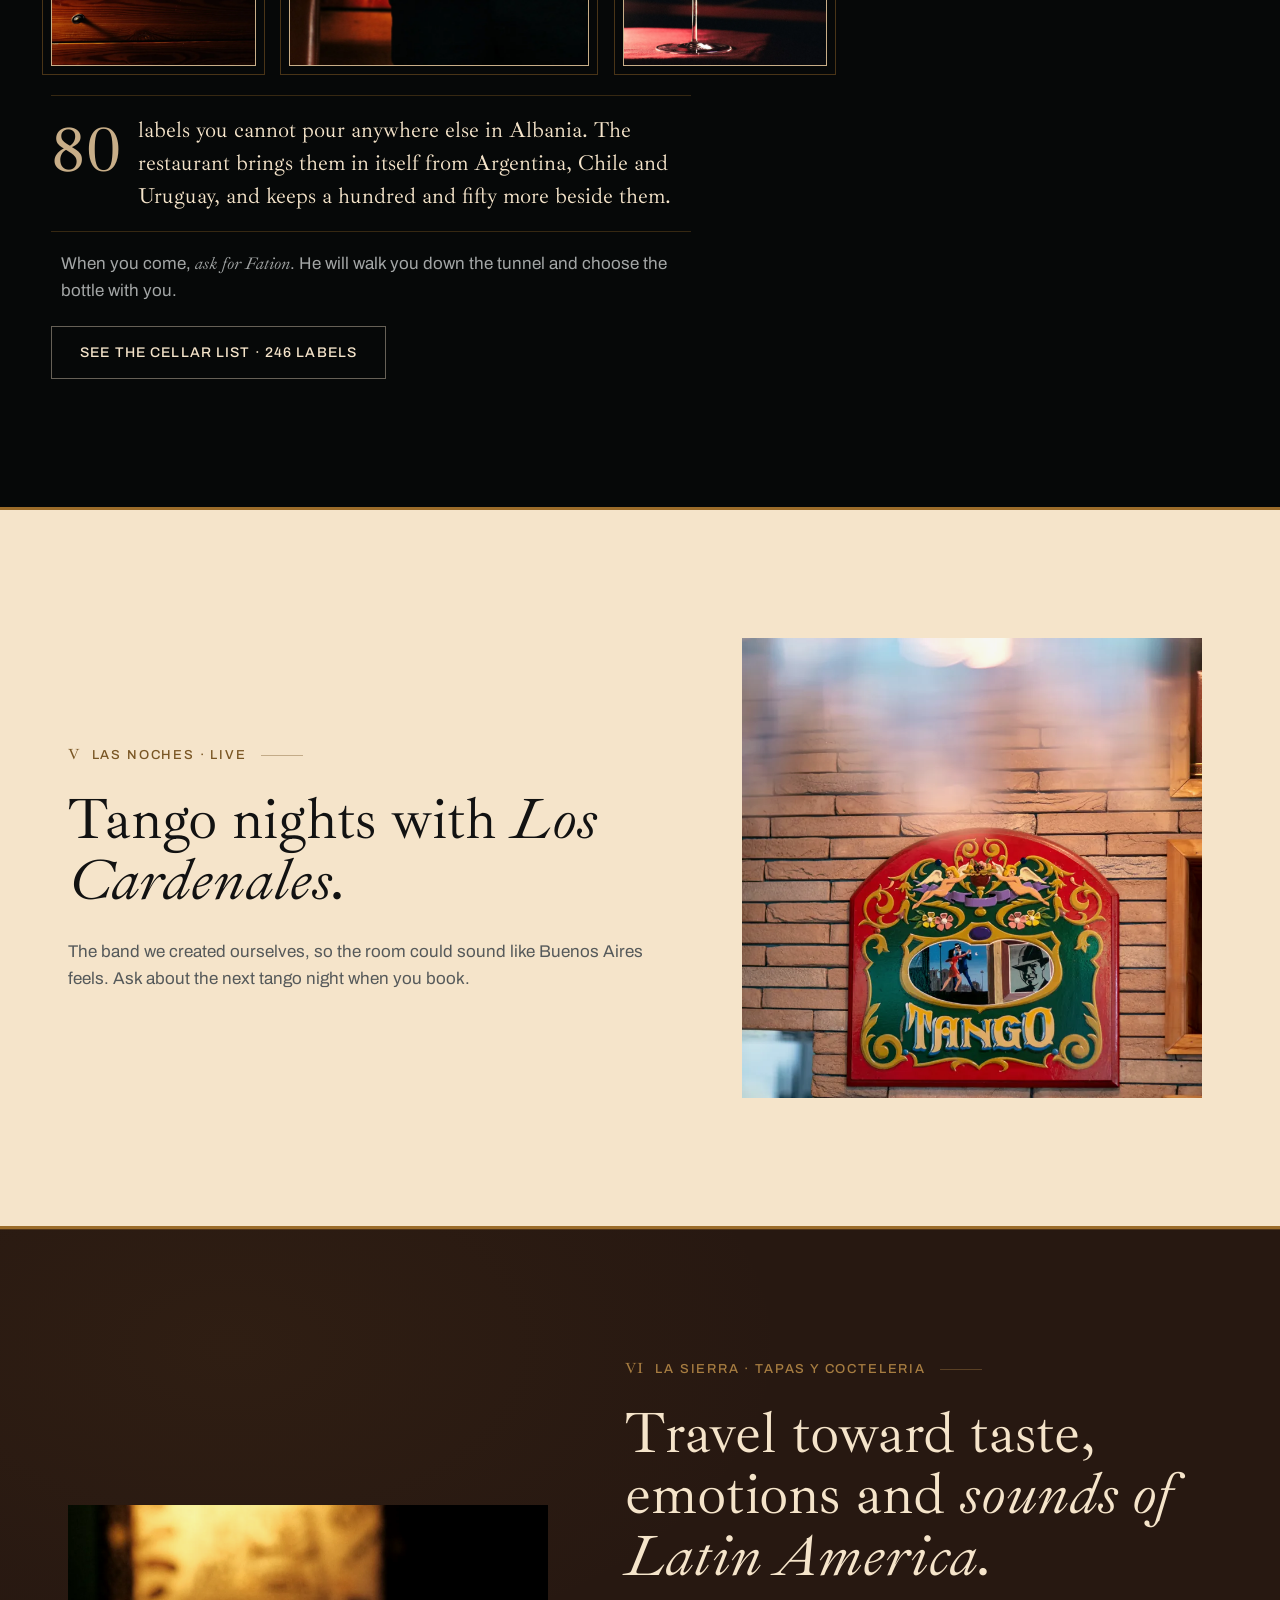
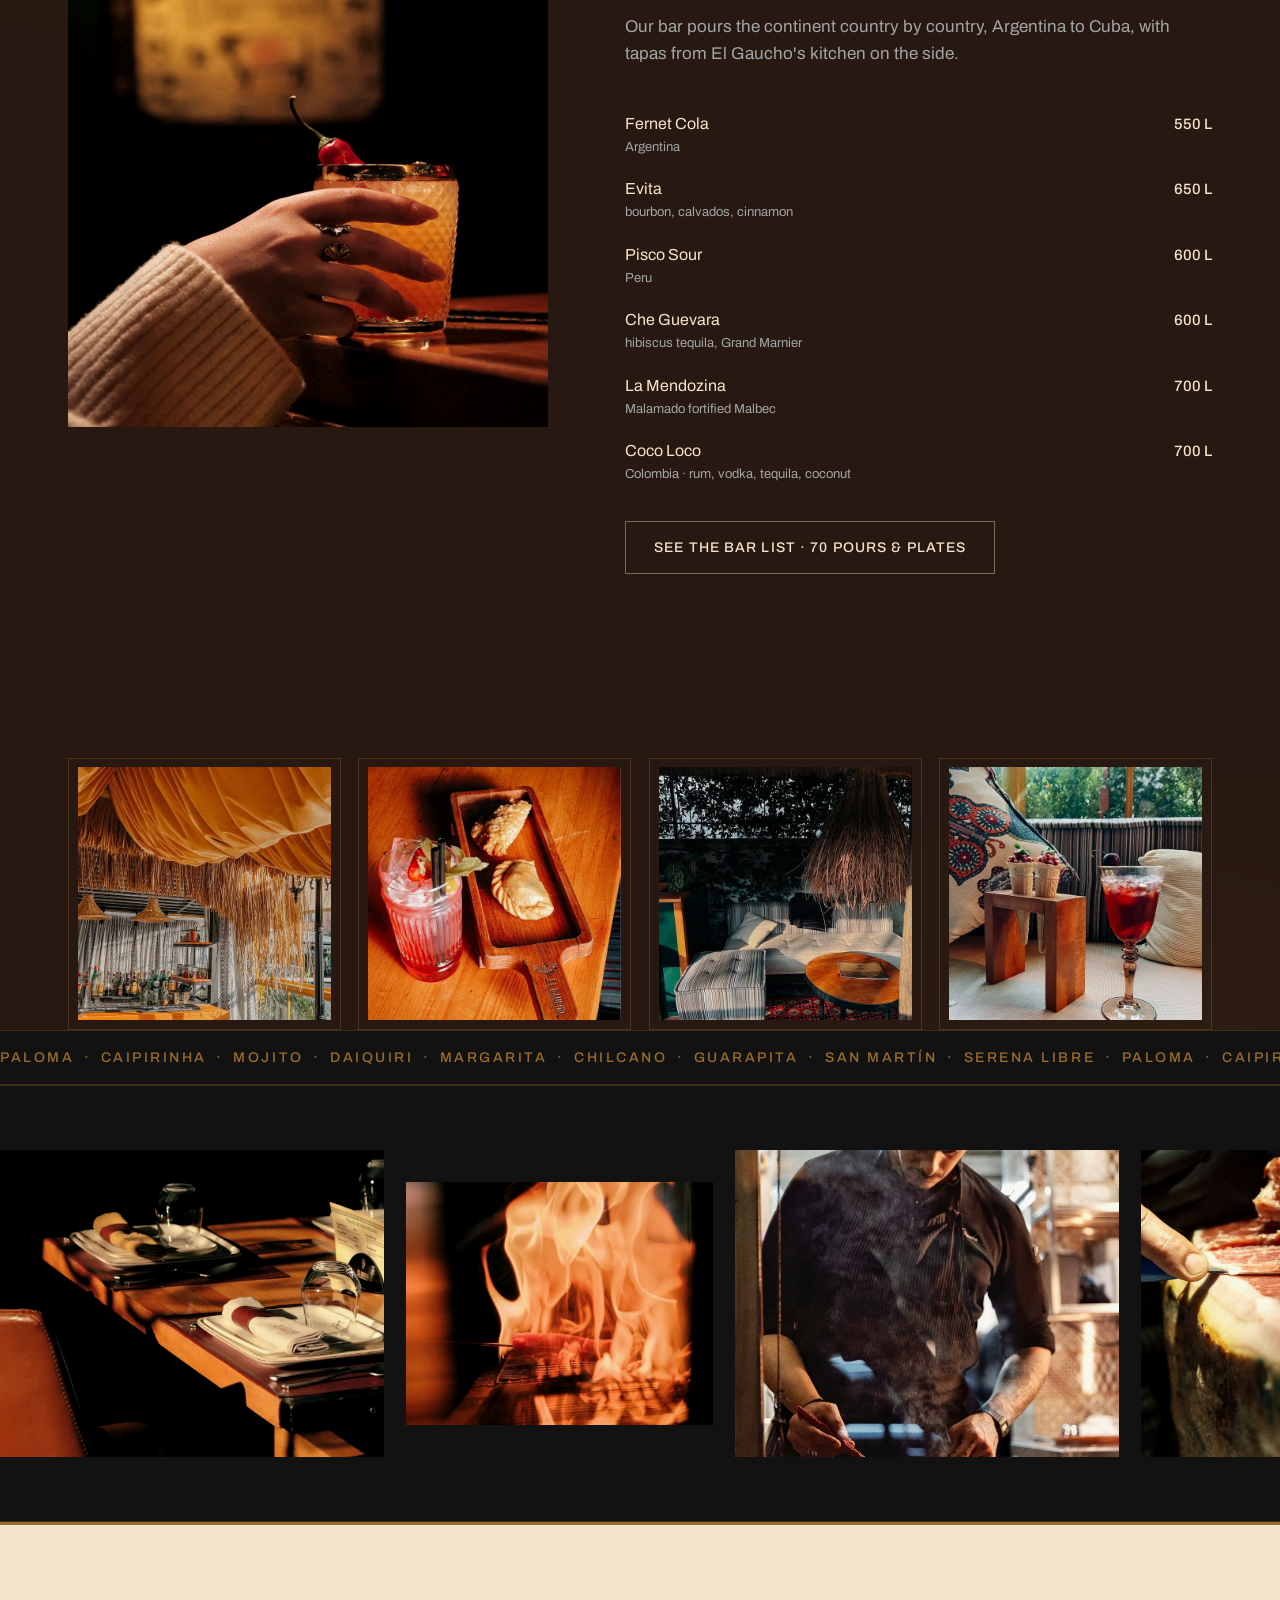
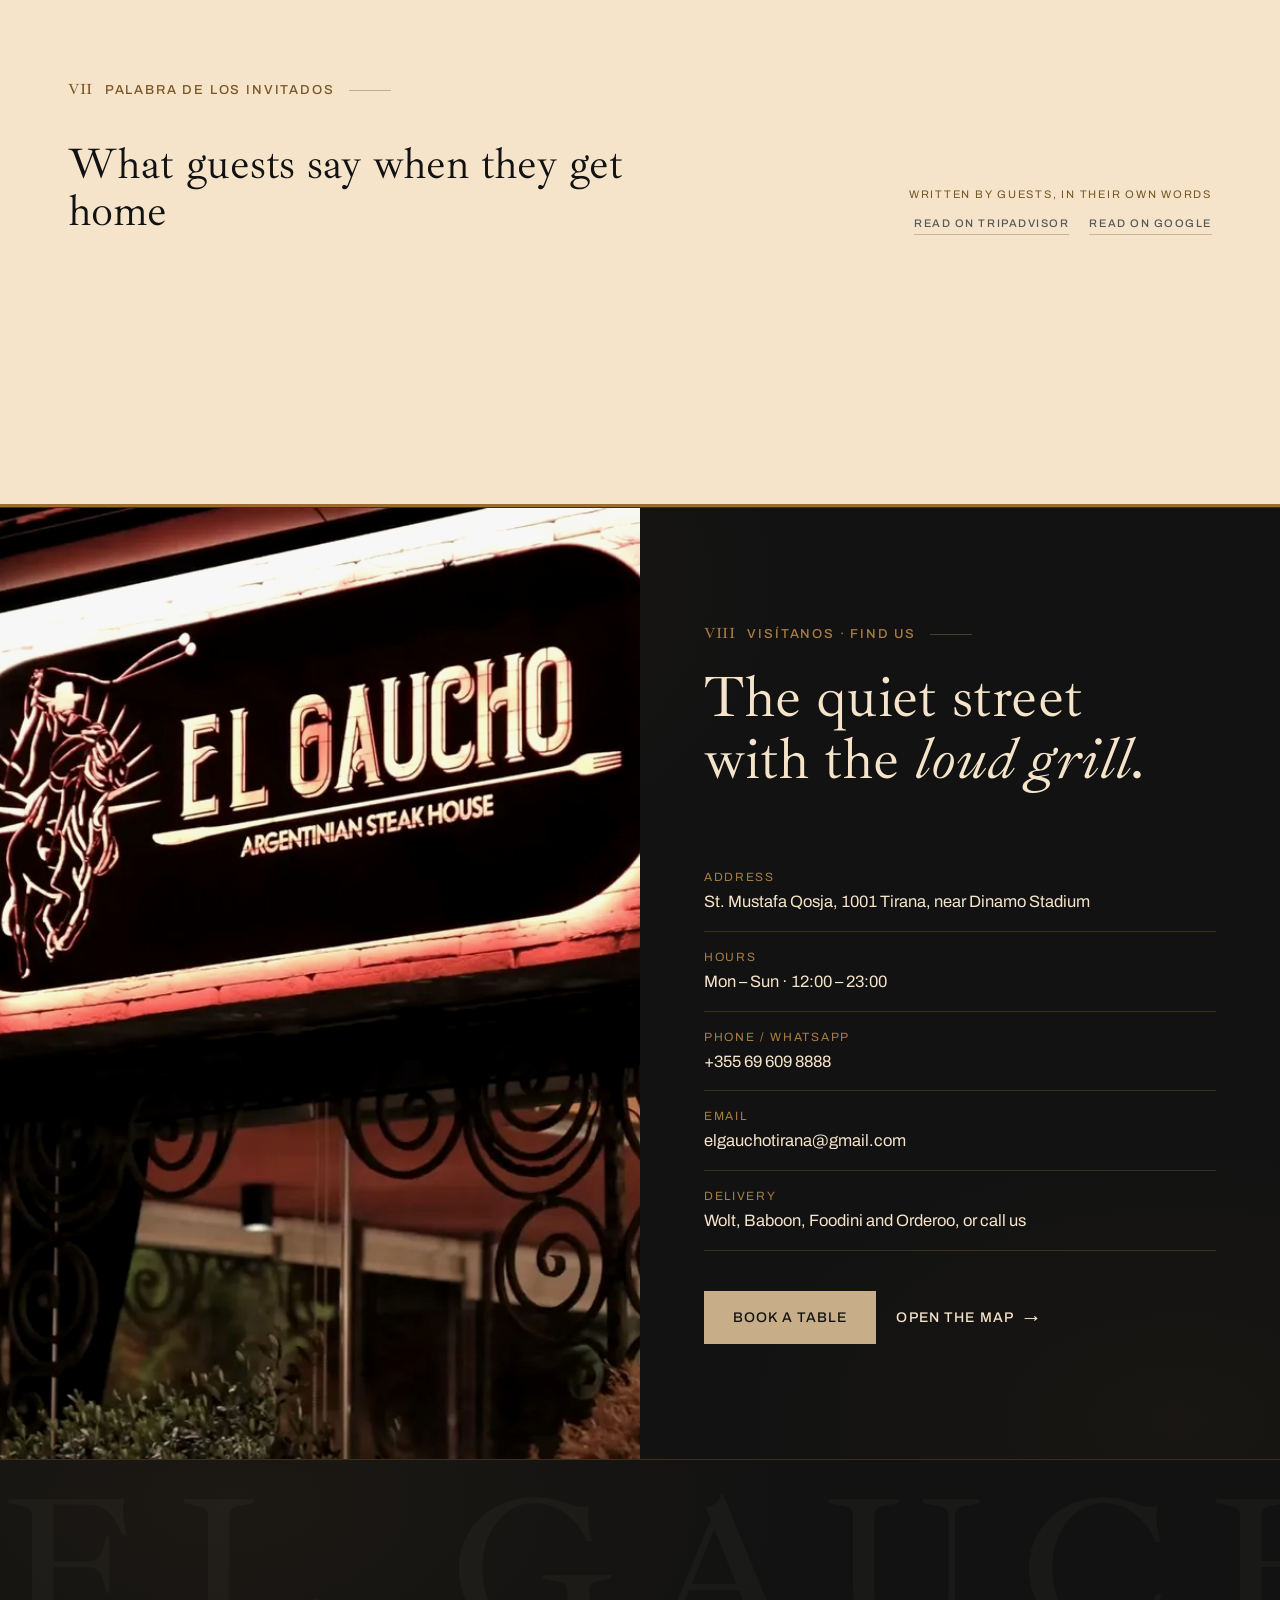
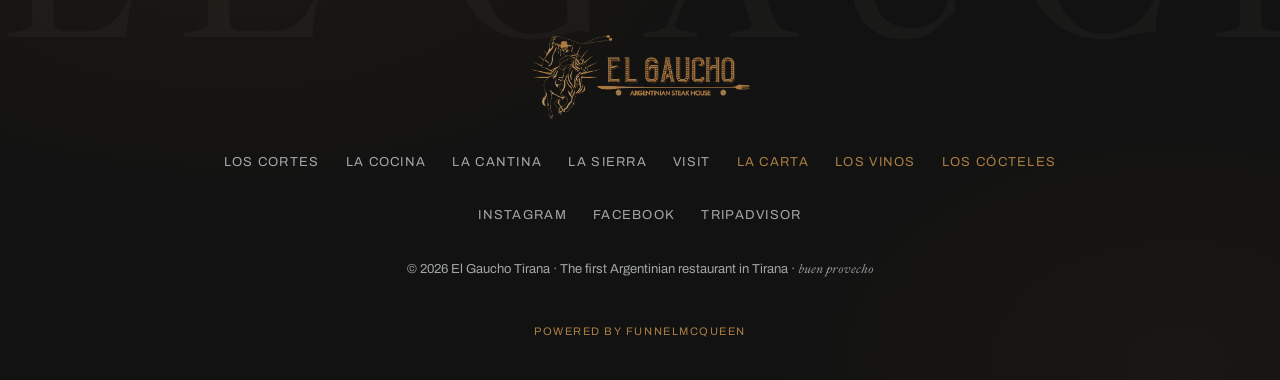
==== commit 6f74fcff: "Three clean bands instead of one section with a hole in it The story row had three columns finishing" ====
--- a/index.html
+++ b/index.html
@@ -14,7 +14,7 @@
   <link rel="preconnect" href="https://fonts.googleapis.com">
   <link rel="preconnect" href="https://fonts.gstatic.com" crossorigin>
   <link href="https://fonts.googleapis.com/css2?family=Archivo:wght@400;500;600&family=Ibarra+Real+Nova:ital,wght@0,400;0,500;1,400;1,500&display=swap" rel="stylesheet">
-  <link rel="stylesheet" href="assets/css/main.css?v=83">
+  <link rel="stylesheet" href="assets/css/main.css?v=85">
   <script>document.documentElement.classList.add('js');</script>
 </head>
 <body>
@@ -132,6 +132,19 @@
 
         </div>
 
+
+        <div class="manifesto__media">
+          <figure class="plate reveal-frame" data-speed="0.94">
+            <div class="plate__img"><img src="assets/img/chef-fire.webp" alt="The chef working the charcoal grill, smoke curling through the pass" loading="lazy"></div>
+            <figcaption>La parrilla &middot; el pase</figcaption>
+          </figure>
+        </div>
+
+      </div>
+
+      <!-- the house in brief: four facts read across, not stacked in a
+           column that ran out halfway down the story beside it -->
+      <div class="brief">
         <aside class="facts reveal-up" aria-label="The house, in brief">
           <dl>
             <div><dt>La cocina</dt><dd>Sergio Nallino<span>Chef &middot; ten years, and his grandmother's recipes</span></dd></div>
@@ -140,18 +153,6 @@
             <div><dt>La casa</dt><dd>Tirana<span>A quiet corner by the Dinamo Stadium</span></dd></div>
           </dl>
         </aside>
-
-        <div class="manifesto__media">
-          <figure class="plate reveal-frame" data-speed="0.94">
-            <div class="plate__img"><img src="assets/img/chef-fire.webp" alt="The chef working the charcoal grill, smoke curling through the pass" loading="lazy"></div>
-            <figcaption>La parrilla &middot; el pase</figcaption>
-          </figure>
-          <figure class="plate plate--inset reveal-frame" data-speed="1.05">
-            <div class="plate__img"><img src="assets/img/tbone-salt.webp" alt="Salt falling over a dry-aged T-bone standing upright on black" loading="lazy"></div>
-            <figcaption>Sal gruesa &middot; antes del fuego</figcaption>
-          </figure>
-        </div>
-
       </div>
 
       <!-- THE PEOPLE — given the full width instead of a third of it: the two
--- a/assets/css/main.css
+++ b/assets/css/main.css
@@ -547,7 +547,10 @@
 .manifesto__grid {
   max-width: 1240px; margin: 0 auto; padding: 0 clamp(20px, 4vw, 48px);
   display: grid;
-  grid-template-columns: minmax(0, 1.06fr) minmax(190px, 0.34fr) minmax(0, 0.86fr);
+  /* two columns, not three: the third was the facts list, which ran out
+     halfway down the story and left an L-shaped hole under it. The story
+     and the photographs are the only two things that belong on this row. */
+  grid-template-columns: minmax(0, 1.08fr) minmax(0, 0.92fr);
   gap: clamp(28px, 3.4vw, 56px);
   align-items: start;
 }
@@ -630,10 +633,38 @@
   .crew__grid { gap: 14px; }
 }
 
-.facts { position: relative; padding-top: 6px; }
-.facts dl { border-top: 1px solid var(--line-light); }
+/* one photograph on this row, cropped to stand as tall as the story beside
+   it. Two stacked ran to twice the height of the prose and left the hole
+   this section was being blamed for. */
+.manifesto__media .plate__img { aspect-ratio: 4 / 5; }
+
+/* the house in brief, read across the measure as one ruled band */
+.brief {
+  max-width: 1240px; margin: clamp(38px, 4.5vw, 64px) auto 0;
+  padding: 0 clamp(20px, 4vw, 48px);
+}
+.facts { position: relative; }
+.facts dl {
+  display: grid; grid-template-columns: repeat(4, minmax(0, 1fr));
+  border-top: 1px solid var(--line-light);
+  border-bottom: 1px solid var(--line-light);
+}
 .facts dl > div {
-  padding: 15px 0 16px; border-bottom: 1px solid var(--line-light);
+  padding: clamp(16px, 1.6vw, 22px) clamp(14px, 1.6vw, 26px) clamp(18px, 1.8vw, 24px) 0;
+}
+.facts dl > div + div {
+  border-left: 1px solid var(--line-light);
+  padding-left: clamp(14px, 1.6vw, 26px);
+}
+@media (max-width: 780px) {
+  .facts dl { grid-template-columns: repeat(2, minmax(0, 1fr)); }
+  .facts dl > div:nth-child(odd) + div { border-left: 1px solid var(--line-light); }
+  .facts dl > div:nth-child(3) { border-left: 0; padding-left: 0; border-top: 1px solid var(--line-light); }
+  .facts dl > div:nth-child(4) { border-top: 1px solid var(--line-light); }
+}
+@media (max-width: 460px) {
+  .facts dl { grid-template-columns: 1fr; }
+  .facts dl > div + div { border-left: 0; padding-left: 0; border-top: 1px solid var(--line-light); }
 }
 .facts dt {
   font-family: var(--sans); font-size: 10px; letter-spacing: 0.24em;
